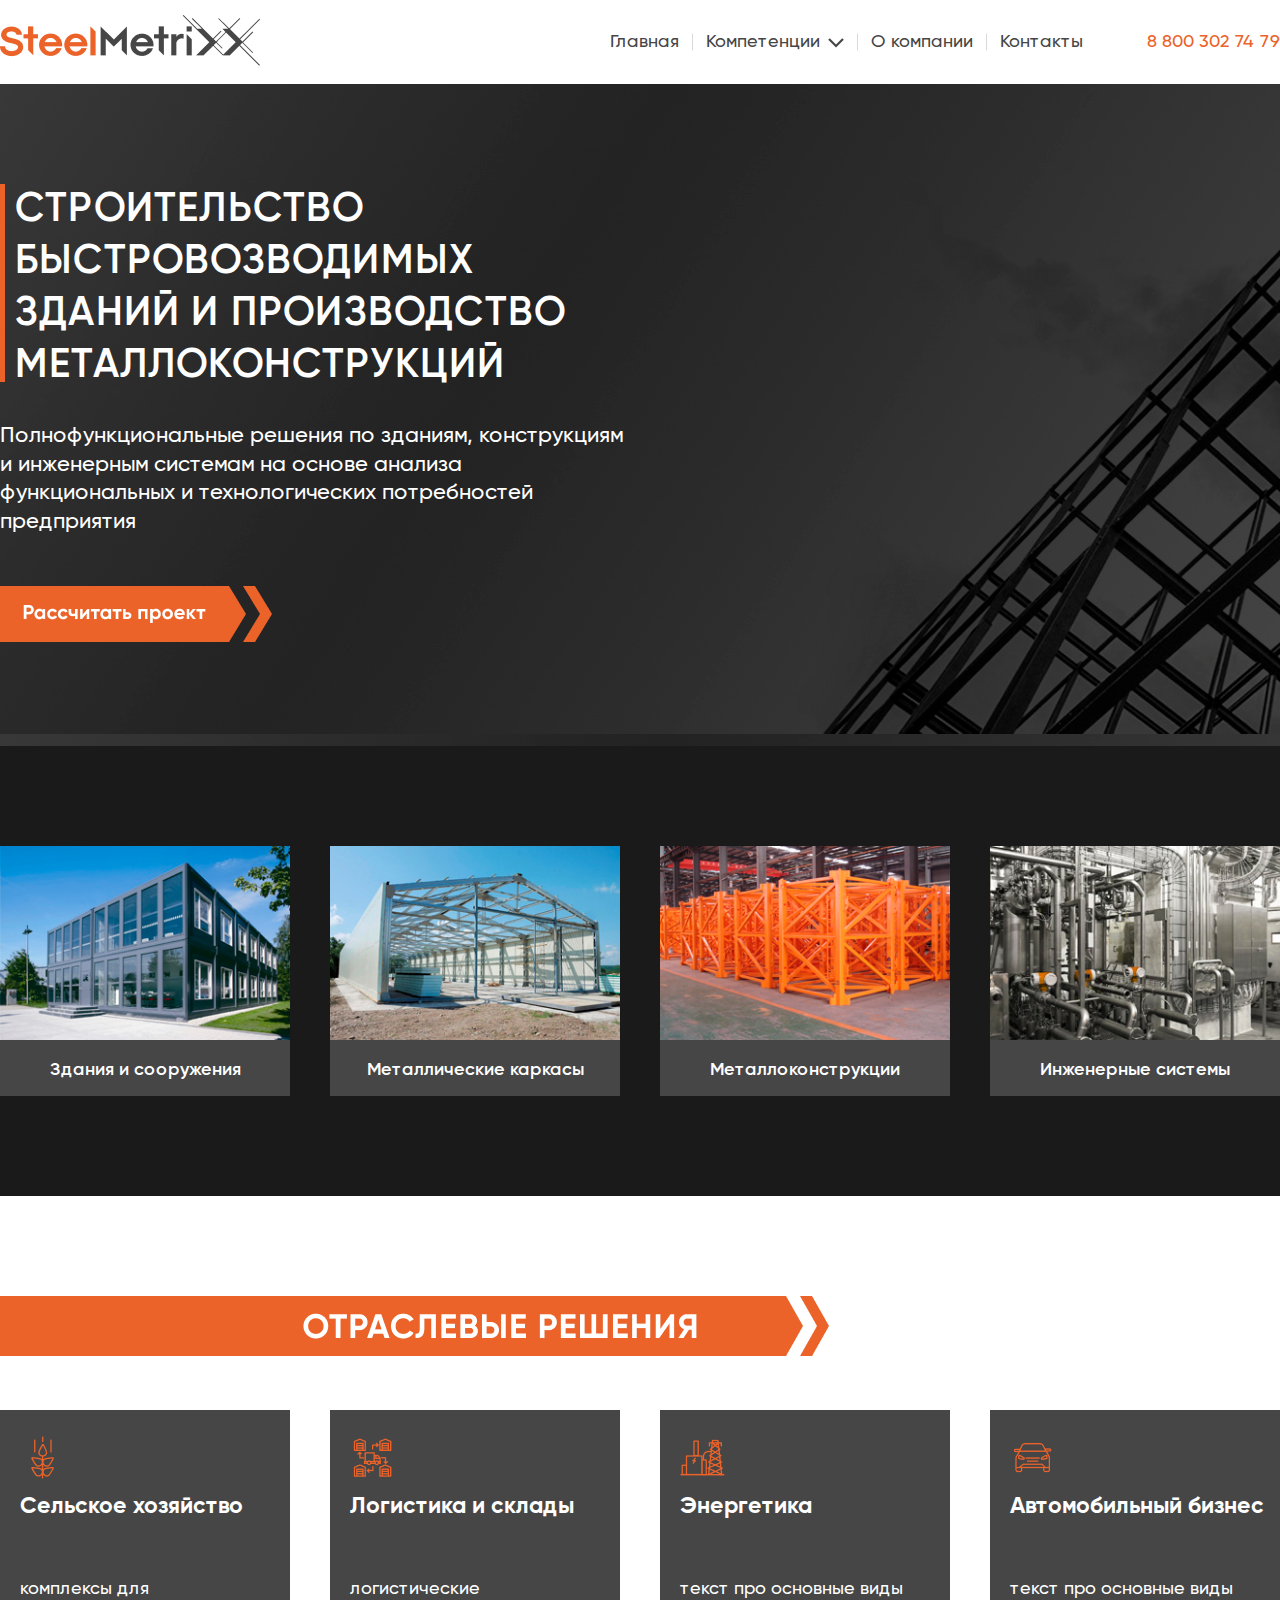
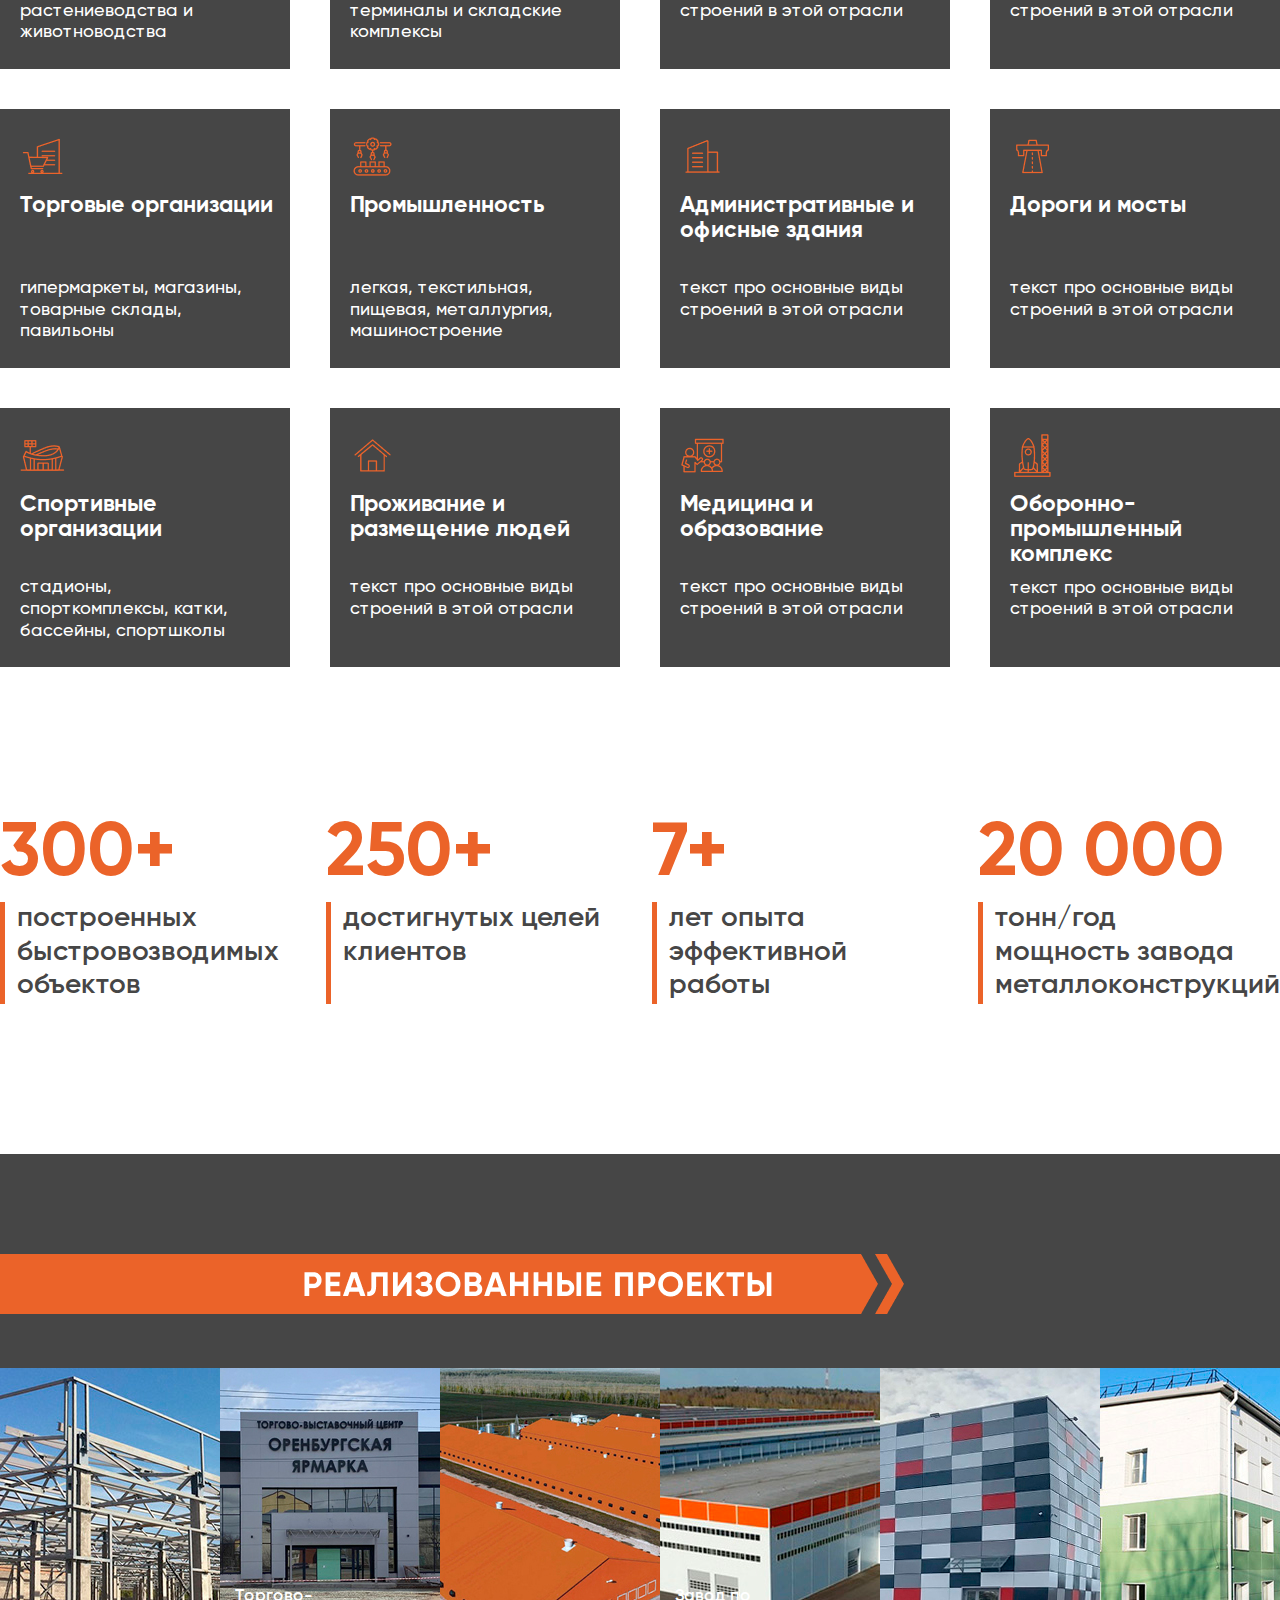
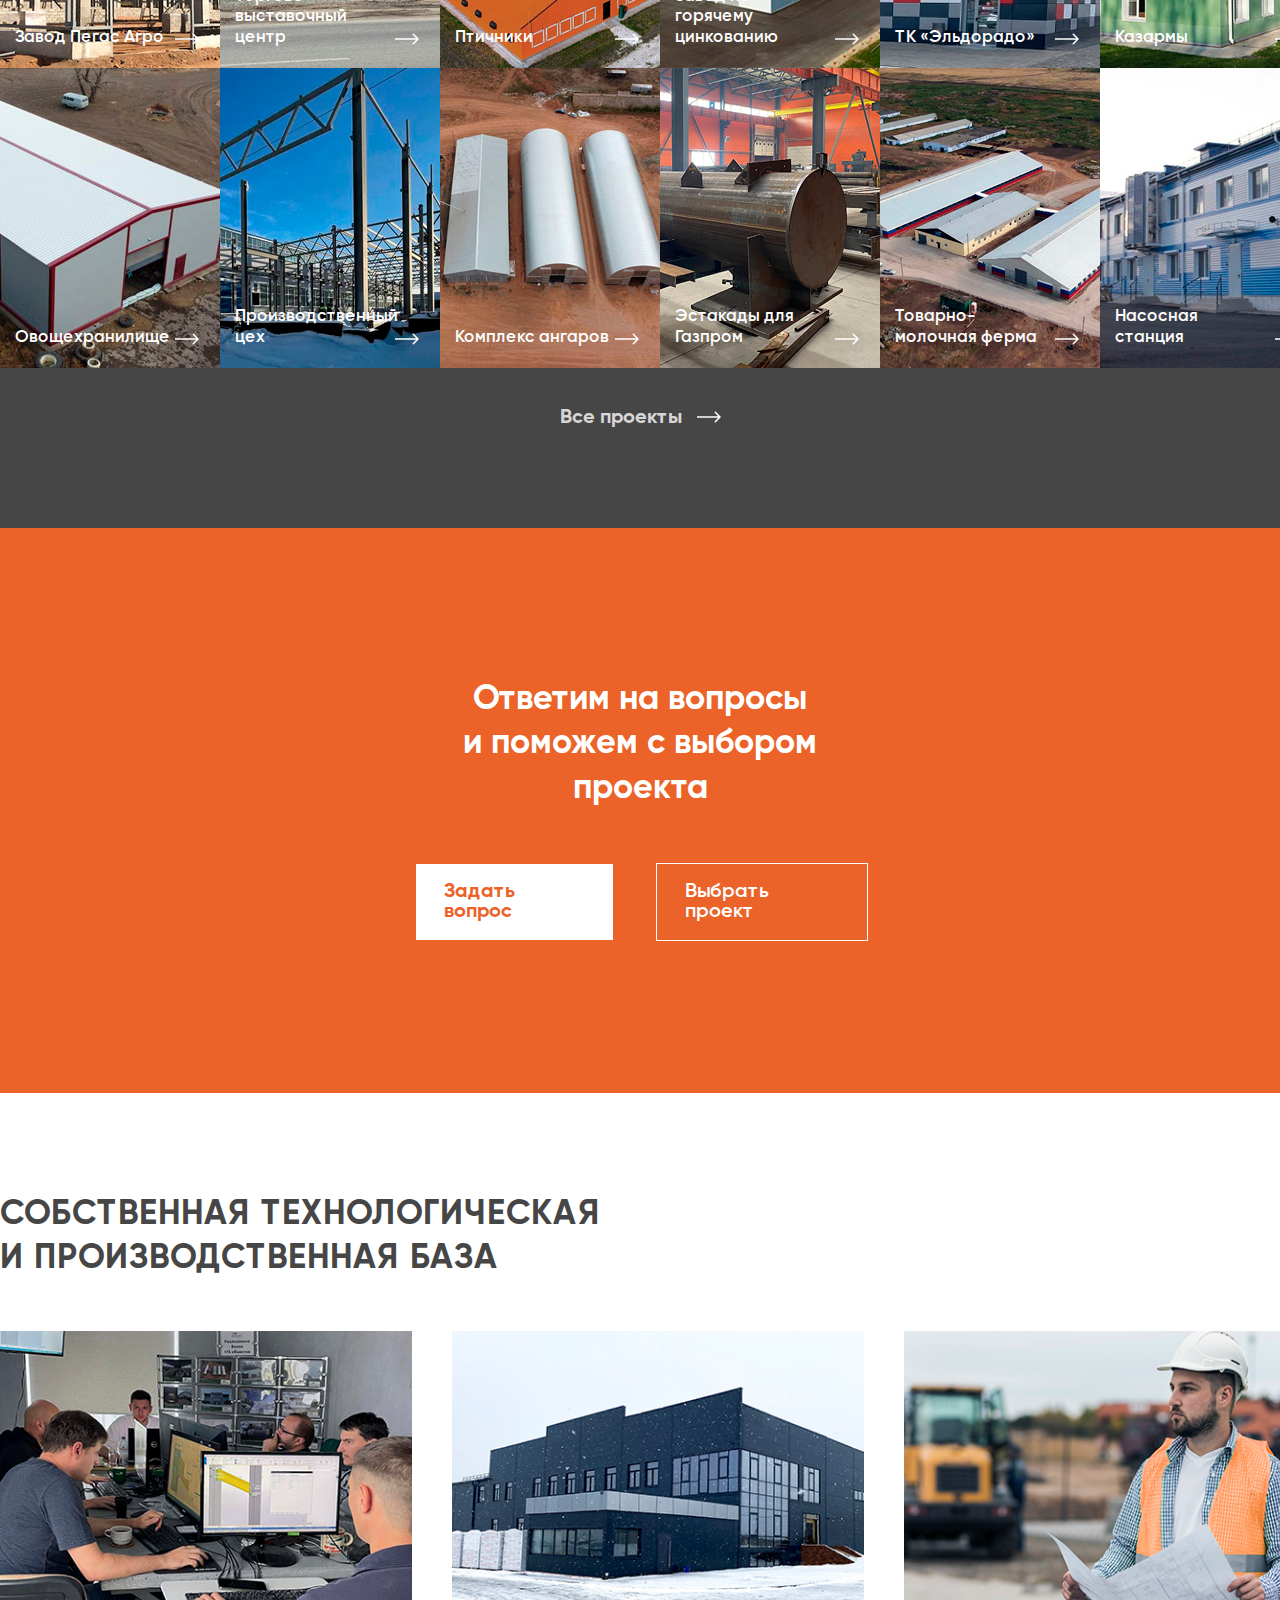
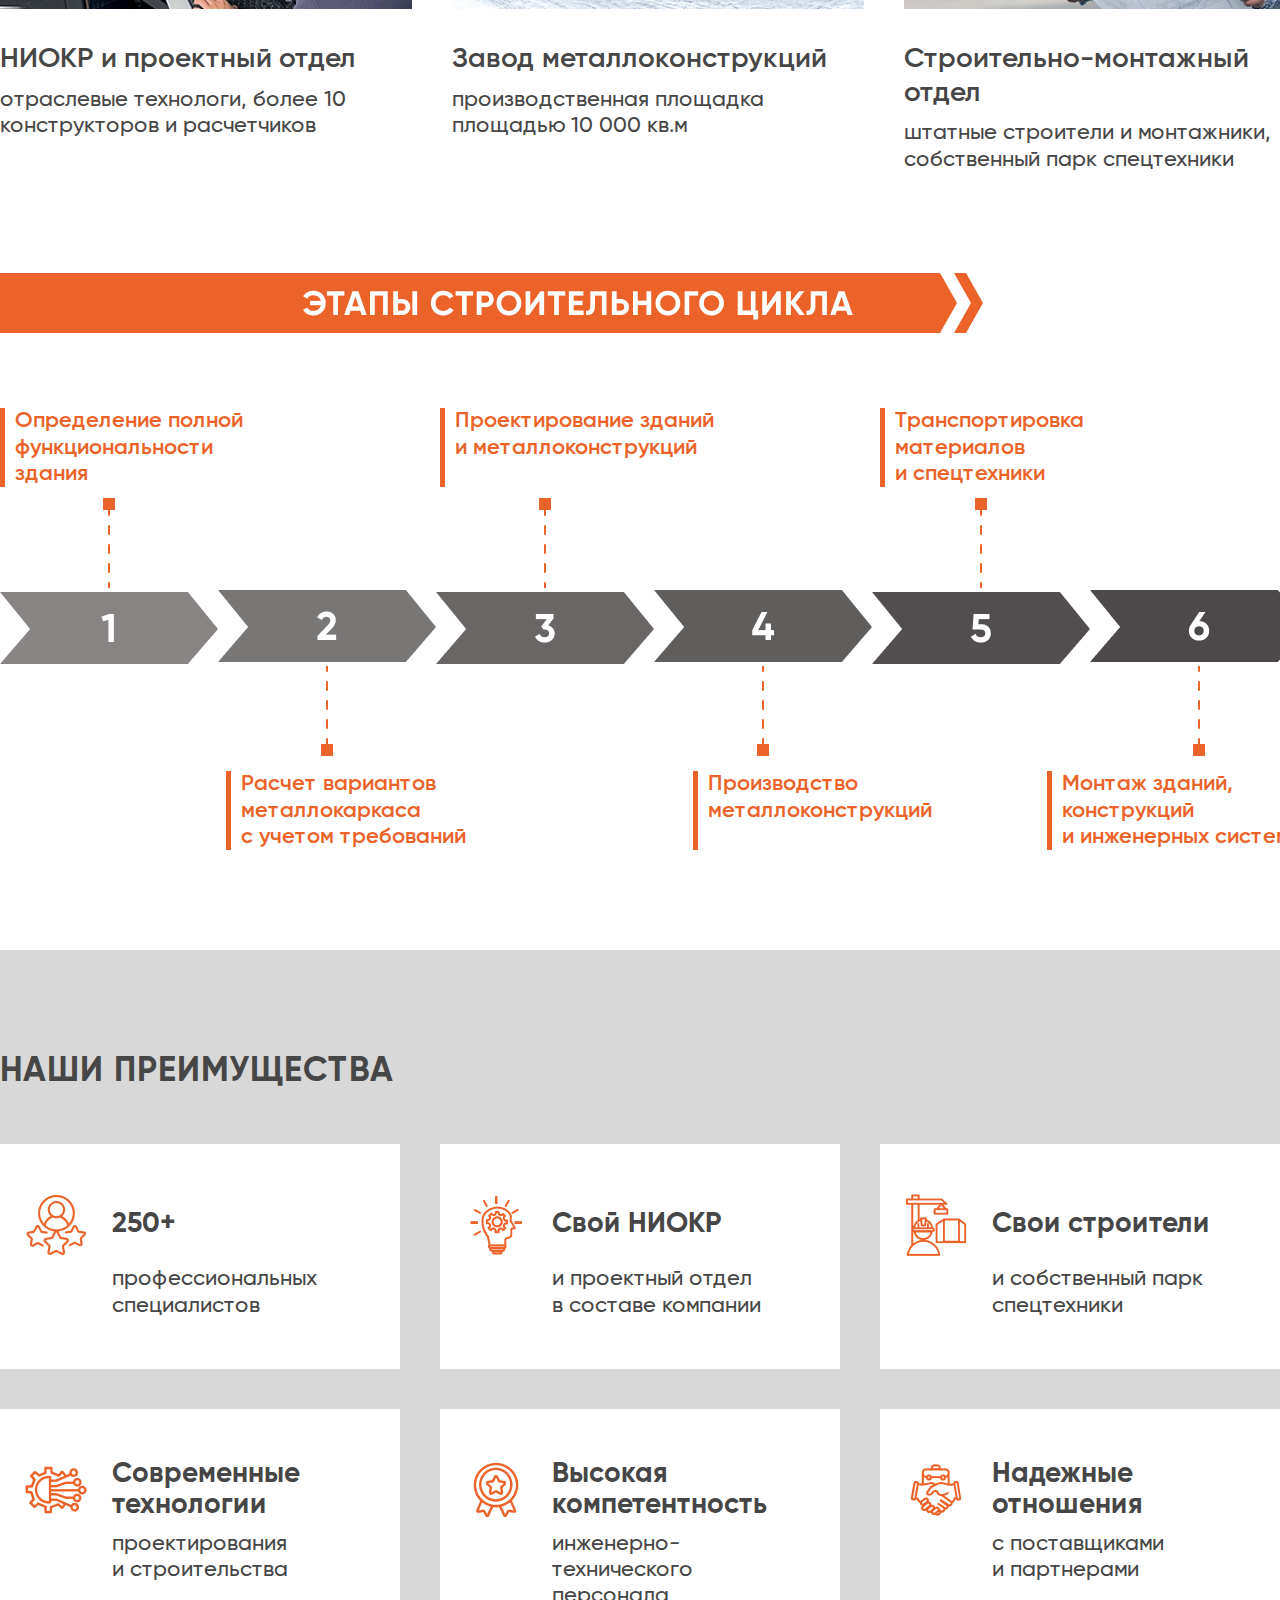
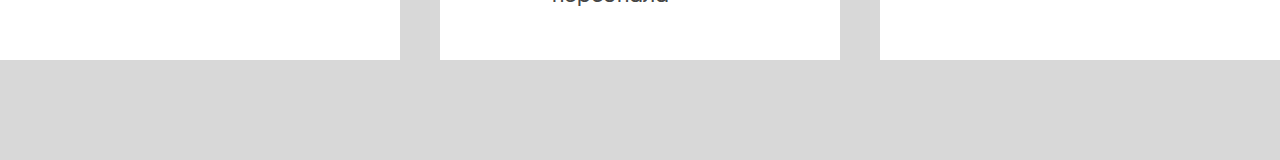
==== page1.html @ 9dc37e5b "section 5" ====
<!DOCTYPE html>
<html lang="ru">
<head>
    <meta charset="UTF-8">
    <meta name="viewport" content="width=device-width, initial-scale=1.0">
    <title>Document</title>
    <link rel="stylesheet" href="./fonts/stylesheet.css">
    <link rel="stylesheet" href="./css/stylepage1.css">

</head>
<body>
    <div class="wrapper">
        <!-- Section 1 -->
        <section class="container-first">
            <header class="center">
                <div class="logo center">
                    <img src="./images/Logo.png" alt="Logo">
                </div>
                <nav class="menu center">
                    <ul>
                        <li><a href="#">Главная</a></li><img src="./images/lineheader.png" alt="lineheader">
                        <li><a href="#">Компетенции<img src="./images/arrowhed.png" alt="arrowhed"></a></li><img src="./images/lineheader.png" alt="lineheader">
                        <li><a href="#">О компании</a></li><img src="./images/lineheader.png" alt="lineheader">
                        <li><a href="#">Контакты</a></li>
                    </ul>
                </nav>
                <div class="tel center">
                    <p>8 800 302 74 79</p>
                </div>
            </header>
            <div class="head-content">
                <div class="head-content-name center">
                    <div class="name">
                            <img src="./images/linehed.png" alt="linehed">
                            <h1>Cтроительство
                                быстровозводимых
                                зданий и производство
                                металлоконструкций</h1>
                        </div>
                        <p>Полнофункциональные решения по зданиям, конструкциям
                            и инженерным системам на основе анализа функциональных и технологических потребностей предприятия</p>
                        <a href="#"><img src="./images/button main arrow.png" alt="button arrow"></a>
                    </div>
                </div>
            <div class="head-botton">
                <div class="head-botton-card center">
                    <div class="head-card">
                        <img src="./images/headcart1.jpg" alt="headcart1">
                        <p>Здания и сооружения</p>
                    </div>
                    <div class="head-card">
                        <img src="./images/headcart2.jpg" alt="headcart2">
                        <p>Металлические каркасы</p>
                    </div>
                    <div class="head-card">
                        <img src="./images/headcart3.jpg" alt="headcart3">
                        <p>Металлоконструкции</p>
                    </div>
                    <div class="head-card">
                        <img src="./images/headcart4.jpg" alt="headcart4">
                        <p>Инженерные системы</p>
                    </div>
                </div>
            </div>
        </section>

         <!-- Section 2 -->

         <section class="container-solutions">
            <div class="solutions-arrow">
                <img src="./images/solutions-arrow.png" alt="solutions-arrow">
            </div>
            <div class="solutions-cart center">
                <div class="cart-info">
                    <img src="./images/icon/agriculture icon.png" alt="agriculture">
                    <h4>Cельское хозяйство</h4>
                    <p>комплексы для растениеводства и животноводства</p>
                </div>
                <div class="cart-info">
                    <img src="./images/icon/logistics icon.png" alt="logistics">
                    <h4>Логистика и склады</h4>
                    <p>логистические терминалы и складские комплексы</p>
                </div>
                <div class="cart-info">
                    <img src="./images/icon/energy icon.png" alt="energy">
                    <h4>Энергетика</h4>
                    <p>текст про основные виды строений в этой отрасли</p>
                </div>
                <div class="cart-info">
                    <img src="./images/icon/auto icon.png" alt="auto">
                    <h4>Автомобильный бизнес</h4>
                    <p>текст про основные виды строений в этой отрасли</p>
                </div>
                <div class="cart-info">
                    <img src="./images/icon/shop icon.png" alt="shop">
                    <h4>Торговые организации</h4>
                    <p>гипермаркеты, магазины, товарные склады, павильоны</p>
                </div>
                <div class="cart-info">
                    <img src="./images/icon/industry icon.png" alt="industry">
                    <h4>Промышленность</h4>
                    <p>легкая, текстильная, пищевая, металлургия, машиностроение</p>
                </div>
                <div class="cart-info">
                    <img src="./images/icon/office icon.png" alt="office">
                    <h4 class="editing-one">Административные и офисные здания</h4>
                    <p >текст про основные виды строений в этой отрасли</p>
                </div>
                <div class="cart-info">
                    <img src="./images/icon/road icon.png" alt="road">
                    <h4>Дороги и мосты</h4>
                    <p>текст про основные виды строений в этой отрасли</p>
                </div>
                <div class="cart-info">
                    <img src="./images/icon/stadium icon.png" alt="stadium">
                    <h4 class="editing-one">Спортивные организации</h4>
                    <p>стадионы, спорткомплексы, катки, бассейны, спортшколы</p>
                </div>
                <div class="cart-info">
                    <img src="./images/icon/home icon.png" alt="home">
                    <h4 class="editing-one">Проживание и размещение людей</h4>
                    <p>текст про основные виды строений в этой отрасли</p>
                </div>
                <div class="cart-info">
                    <img src="./images/icon/medic icon.png" alt="medic">
                    <h4 class="editing-one">Медицина и образование</h4>
                    <p>текст про основные виды строений в этой отрасли</p>
                </div>
                <div class="cart-info">
                    <img src="./images/icon/military icon.png" alt="military">
                    <h4 class="editing-two">Оборонно-промышленный комплекс</h4>
                    <p>текст про основные виды строений в этой отрасли</p>
                </div>
            </div>
            <div class="solutions-bottom center">
                <div class="solutions-info">
                    <h2>300+</h2>
                    <p>построенных быстровозводимых объектов</p>
                </div>
                <div class="solutions-info">
                    <h2>250+</h2>
                    <p>достигнутых целей клиентов</p>
                </div>
                <div class="solutions-info">
                    <h2>7+</h2>
                    <p>лет опыта эффективной работы</p>
                </div>
                <div class="solutions-info">
                    <h2>20 000</h2>
                    <p>тонн/год <br>мощность завода металлоконструкций</p>
                </div>
            </div>
        </section>

        <!-- Section 3 -->

        <section class="container-projects">
            <div class="projects-top">
                <div class="projects-arrow">
                    <img src="./images/projects-arrow.png" alt="projects-arrow">
                </div>
                <div class="projects-carts center">
                    <div class="carts">
                        <div class="fonts">
                            <img src="./images/cart/factory.png" alt="factory">
                        </div>
                        <div class="text">
                            <a href="#">Завод Пегас Агро <img src="./images/Cartarrow.svg" alt="Cartarrow.svg"></a>
                        </div>
                    </div>
                    <div class="carts">
                        <div class="fonts">
                            <img src="./images/cart/Trade and Exhibition Center.png" alt="Trade and Exhibition Center">
                        </div>
                        <div class="text">
                            <a href="#"><p>Торгово-выставочный центр</p><img src="./images/Cartarrow.svg" alt="Cartarrow.svg"></a>
                        </div>
                    </div>
                    <div class="carts">
                        <div class="fonts">
                            <img src="./images/cart/Birders.png" alt="Birders">
                        </div>
                        <div class="text">
                            <a href="#"><p>Птичники</p><img src="./images/Cartarrow.svg" alt="Cartarrow.svg"></a>
                        </div>
                    </div>
                    <div class="carts">
                        <div class="fonts">
                            <img src="./images/cart/Factory for hot galvanizing.png" alt="Factory for hot galvanizing">
                        </div>
                        <div class="text">
                            <a href="#"><p>Завод по горячему цинкованию</p><img src="./images/Cartarrow.svg" alt="Cartarrow.svg"></a>
                        </div>
                    </div>
                    <div class="carts">
                        <div class="fonts">
                            <img src="./images/cart/TC Eldorado.png" alt="TC Eldorado">
                        </div>
                        <div class="text">
                            <a href="#"><p>ТК «Эльдорадо»</p><img src="./images/Cartarrow.svg" alt="Cartarrow.svg"></a>
                        </div>
                    </div>
                    <div class="carts">
                        <div class="fonts">
                            <img src="./images/cart/Barracks.png" alt="Barracks">
                        </div>
                        <div class="text">
                            <a href="#"><p>Казармы</p><img src="./images/Cartarrow.svg" alt="Cartarrow.svg"></a>
                        </div>
                    </div>
                    <div class="carts">
                        <div class="fonts">
                            <img src="./images/cart/Vegetable store.png" alt="Vegetable store">
                        </div>
                        <div class="text">
                            <a href="#"><p>Овощехранилище</p><img src="./images/Cartarrow.svg" alt="Cartarrow.svg"></a>
                        </div>
                    </div>
                    <div class="carts">
                        <div class="fonts">
                            <img src="./images/cart/Manufacturing facility.png" alt="Manufacturing facility">
                        </div>
                        <div class="text">
                            <a href="#"><p>Производственный цех</p><img src="./images/Cartarrow.svg" alt="Cartarrow.svg"></a>
                        </div>
                    </div>
                    <div class="carts">
                        <div class="fonts">
                            <img src="./images/cart/Hangar complex.png" alt="Hangar complex">
                        </div>
                        <div class="text">
                            <a href="#"><p>Комплекс ангаров</p><img src="./images/Cartarrow.svg" alt="Cartarrow.svg"></a>
                        </div>
                    </div>
                    <div class="carts">
                        <div class="fonts">
                            <img src="./images/cart/Overpasses.png" alt="Overpasses">
                        </div>
                        <div class="text">
                            <a href="#"><p>Эстакады для Газпром</p><img src="./images/Cartarrow.svg" alt="Cartarrow.svg"></a>
                        </div>
                    </div>
                    <div class="carts">
                        <div class="fonts">
                            <img src="./images/cart/Commodity dairy farm.png" alt="Commodity dairy farm">
                        </div>
                        <div class="text">
                            <a href="#"><p>Товарно-молочная ферма</p><img src="./images/Cartarrow.svg" alt="Cartarrow.svg"></a>
                        </div>
                    </div>
                    <div class="carts">
                        <div class="fonts">
                            <img src="./images/cart/Pumping station.png" alt="Pumping station">
                        </div>
                        <div class="text">
                            <a href="#"><p>Насосная станция</p><img src="./images/Cartarrow.svg" alt="Cartarrow.svg"></a>
                        </div>
                    </div>
                </div>
                <div class="projects-mini center">
                    <a href="#">Все проекты <img src="./images/Cartarrow.svg" alt="Cartarrow.svg"></a>
                   
                </div>
            </div>
            <div class="projects-bottom">
                <div class="projects-questions">
                    <h3>Ответим на вопросы<br> и поможем с выбором проекта</h3>
                </div>
                <div class="projects-button center">
                    <div class="set">
                        <p>Задать вопрос</p>
                    </div>
                    <div class="choose">
                        <p>Выбрать проект</p>
                    </div>
                </div>
            </div>
        </section>

        <!-- Section 4 -->

        <section class="container-stages">
            <div class="stages-head center">
                <h2>СОБСТВЕННАЯ ТЕХНОЛОГИЧЕСКАЯ И ПРОИЗВОДСТВЕННАЯ БАЗА</h2>
            </div>
            <div class="base-stages center">
                <div class="base-one">
                    <img src="./images/project department.jpg" alt="project department">
                    <h4>НИОКР и проектный отдел</h4>
                    <p>отраслевые технологи, более 10 конструкторов и расчетчиков</p>
                </div>
                <div class="base-two">
                    <img src="./images/metal structures plant.jpg" alt="metal structures plant">
                    <h4>Завод металлоконструкций</h4>
                    <p>производственная площадка площадью 10 000 кв.м</p>
                </div>
                <div class="base-three">
                    <img src="./images/construction and installation.jpg" alt="construction and installation">
                    <h4>Строительно-монтажный отдел</h4>
                    <p>штатные строители и монтажники, собственный парк спецтехники</p>
                </div>
            </div>
            <div class="stages-arrow">
                <img src="./images/stages-arrow.png" alt="stages-arrow">
            </div>
            <div class="stages-cycle center">
                <p>Определение полной функциональности<br> здания</p>
                <p>Проектирование зданий<br> и металлоконструкций</p>
                <p>Транспортировка<br> материалов<br> и спецтехники</p>
            </div>
            <div class="big-arrow center">
                <div class="one">
                    <img src="./images/arrow/Linearrowtop.png" alt="Linearrowtop">
                    <img src="./images/arrow/Arrowone.png" alt="Arrowone">
                </div>
                <div class="two">
                    <img src="./images/arrow/Arrowtwo.png" alt="Arrowtwo">
                    <img src="./images/arrow/Linearrowbottom.png" alt="Linearrowbottom">
                </div>
                <div class="one">
                    <img src="./images/arrow/Linearrowtop.png" alt="Linearrowtop">
                    <img src="./images/arrow/Arrowthree.png" alt="Arrowthree">
                </div>
                <div class="four">
                    <img src="./images/arrow/Arrowfour.png" alt="Arrowfour">
                    <img src="./images/arrow/Linearrowbottom.png" alt="Linearrowbottom">
                </div>
                <div class="one">
                    <img src="./images/arrow/Linearrowtop.png" alt="Linearrowtop">
                    <img src="./images/arrow/Arrowfive.png" alt="Arrowfive">
                </div>
                <div class="six">
                    <img src="./images/arrow/Arrowsix.png" alt="Arrowsix">
                    <img src="./images/arrow/Linearrowbottom.png" alt="Linearrowbottom">
                </div>
            </div>
            <div class="stages-bottom center">
                <p class="one">Расчет вариантов металлокаркаса<br> с учетом требований</p>
                <p class="two">Производство металлоконструкций</p>
                <p class="three">Монтаж зданий, конструкций<br> и инженерных систем</p>
            </div>
        </section>

        <!-- Section 5 -->

        <section class="container-advantages">
            <div class="advantages-name center">
                <h2>Наши Преимущества</h2>
            </div>
            <div class="advantages-cart center">
                <div class="cart">
                    <img src="./images/icon/+250.png" alt="+250">
                    <div class="advantages-text">
                        <h4>250+</h4>
                        <p>профессиональных специалистов</p>
                    </div>
                </div>
                <div class="cart">
                    <img src="./images/icon/icon NIOKR.png" alt="NIOKR">
                    <div class="advantages-text">
                        <h4>Свой НИОКР</h4>
                        <p>и проектный отдел<br> в составе компании</p>
                    </div>
                </div>
                <div class="cart">
                    <img src="./images/icon/icon stroitely.png" alt="stroitely">
                    <div class="advantages-text">
                        <h4>Свои строители</h4>
                        <p>и собственный парк спецтехники</p>
                    </div>
                </div>
                <div class="cart-big">
                    <img src="./images/icon/icon tehnology.png" alt="tehnology">
                    <div class="advantages-text">
                        <h4>Современные технологии</h4>
                        <p>проектирования<br> и строительства</p>
                    </div>
                </div>
                <div class="cart-big">
                    <img src="./images/icon/icon quality.png" alt="quality">
                    <div class="advantages-text">
                        <h4>Высокая компетентность</h4>
                        <p>инженерно-технического персонала</p>
                    </div>
                </div>
                <div class="cart-big">
                    <img src="./images/icon/icon partnery.png" alt="partnery">
                    <div class="advantages-text">
                        <h4>Надежные отношения</h4>
                        <p>с поставщиками<br> и партнерами</p>
                    </div>
                </div>
            </div>
        </section>






    </div>



    
</body>
</html>
---- fonts/stylesheet.css ----
@font-face {
    font-family: 'Gilroy';
    src: url('Gilroy-Regular.eot');
    src: local('Gilroy Regular'), local('Gilroy-Regular'),
        url('Gilroy-Regular.eot?#iefix') format('embedded-opentype'),
        url('Gilroy-Regular.woff2') format('woff2'),
        url('Gilroy-Regular.woff') format('woff'),
        url('Gilroy-Regular.ttf') format('truetype');
    font-weight: normal;
    font-style: normal;
}

@font-face {
    font-family: 'Gilroy';
    src: url('Gilroy-ExtraboldItalic.eot');
    src: local('Gilroy Extrabold Italic'), local('Gilroy-ExtraboldItalic'),
        url('Gilroy-ExtraboldItalic.eot?#iefix') format('embedded-opentype'),
        url('Gilroy-ExtraboldItalic.woff2') format('woff2'),
        url('Gilroy-ExtraboldItalic.woff') format('woff'),
        url('Gilroy-ExtraboldItalic.ttf') format('truetype');
    font-weight: 800;
    font-style: italic;
}

@font-face {
    font-family: 'Gilroy';
    src: url('Gilroy-Bold.eot');
    src: local('Gilroy Bold'), local('Gilroy-Bold'),
        url('Gilroy-Bold.eot?#iefix') format('embedded-opentype'),
        url('Gilroy-Bold.woff2') format('woff2'),
        url('Gilroy-Bold.woff') format('woff'),
        url('Gilroy-Bold.ttf') format('truetype');
    font-weight: bold;
    font-style: normal;
}

@font-face {
    font-family: 'Gilroy';
    src: url('Gilroy-Black.eot');
    src: local('Gilroy Black'), local('Gilroy-Black'),
        url('Gilroy-Black.eot?#iefix') format('embedded-opentype'),
        url('Gilroy-Black.woff2') format('woff2'),
        url('Gilroy-Black.woff') format('woff'),
        url('Gilroy-Black.ttf') format('truetype');
    font-weight: 900;
    font-style: normal;
}

@font-face {
    font-family: 'Gilroy';
    src: url('Gilroy-Light.eot');
    src: local('Gilroy Light'), local('Gilroy-Light'),
        url('Gilroy-Light.eot?#iefix') format('embedded-opentype'),
        url('Gilroy-Light.woff2') format('woff2'),
        url('Gilroy-Light.woff') format('woff'),
        url('Gilroy-Light.ttf') format('truetype');
    font-weight: 300;
    font-style: normal;
}

@font-face {
    font-family: 'Gilroy';
    src: url('Gilroy-Semibold.eot');
    src: local('Gilroy Semibold'), local('Gilroy-Semibold'),
        url('Gilroy-Semibold.eot?#iefix') format('embedded-opentype'),
        url('Gilroy-Semibold.woff2') format('woff2'),
        url('Gilroy-Semibold.woff') format('woff'),
        url('Gilroy-Semibold.ttf') format('truetype');
    font-weight: 600;
    font-style: normal;
}

@font-face {
    font-family: 'Gilroy';
    src: url('Gilroy-Medium.eot');
    src: local('Gilroy Medium'), local('Gilroy-Medium'),
        url('Gilroy-Medium.eot?#iefix') format('embedded-opentype'),
        url('Gilroy-Medium.woff2') format('woff2'),
        url('Gilroy-Medium.woff') format('woff'),
        url('Gilroy-Medium.ttf') format('truetype');
    font-weight: 500;
    font-style: normal;
}

@font-face {
    font-family: 'Gilroy';
    src: url('Gilroy-MediumItalic.eot');
    src: local('Gilroy Medium Italic'), local('Gilroy-MediumItalic'),
        url('Gilroy-MediumItalic.eot?#iefix') format('embedded-opentype'),
        url('Gilroy-MediumItalic.woff2') format('woff2'),
        url('Gilroy-MediumItalic.woff') format('woff'),
        url('Gilroy-MediumItalic.ttf') format('truetype');
    font-weight: 500;
    font-style: italic;
}

@font-face {
    font-family: 'Gilroy';
    src: url('Gilroy-BlackItalic.eot');
    src: local('Gilroy Black Italic'), local('Gilroy-BlackItalic'),
        url('Gilroy-BlackItalic.eot?#iefix') format('embedded-opentype'),
        url('Gilroy-BlackItalic.woff2') format('woff2'),
        url('Gilroy-BlackItalic.woff') format('woff'),
        url('Gilroy-BlackItalic.ttf') format('truetype');
    font-weight: 900;
    font-style: italic;
}

@font-face {
    font-family: 'Gilroy';
    src: url('Gilroy-UltraLight.eot');
    src: local('Gilroy UltraLight'), local('Gilroy-UltraLight'),
        url('Gilroy-UltraLight.eot?#iefix') format('embedded-opentype'),
        url('Gilroy-UltraLight.woff2') format('woff2'),
        url('Gilroy-UltraLight.woff') format('woff'),
        url('Gilroy-UltraLight.ttf') format('truetype');
    font-weight: 200;
    font-style: normal;
}

@font-face {
    font-family: 'Gilroy';
    src: url('Gilroy-RegularItalic.eot');
    src: local('Gilroy Regular Italic'), local('Gilroy-RegularItalic'),
        url('Gilroy-RegularItalic.eot?#iefix') format('embedded-opentype'),
        url('Gilroy-RegularItalic.woff2') format('woff2'),
        url('Gilroy-RegularItalic.woff') format('woff'),
        url('Gilroy-RegularItalic.ttf') format('truetype');
    font-weight: normal;
    font-style: italic;
}

@font-face {
    font-family: 'Gilroy';
    src: url('Gilroy-SemiboldItalic.eot');
    src: local('Gilroy Semibold Italic'), local('Gilroy-SemiboldItalic'),
        url('Gilroy-SemiboldItalic.eot?#iefix') format('embedded-opentype'),
        url('Gilroy-SemiboldItalic.woff2') format('woff2'),
        url('Gilroy-SemiboldItalic.woff') format('woff'),
        url('Gilroy-SemiboldItalic.ttf') format('truetype');
    font-weight: 600;
    font-style: italic;
}

@font-face {
    font-family: 'Gilroy';
    src: url('Gilroy-HeavyItalic.eot');
    src: local('Gilroy Heavy Italic'), local('Gilroy-HeavyItalic'),
        url('Gilroy-HeavyItalic.eot?#iefix') format('embedded-opentype'),
        url('Gilroy-HeavyItalic.woff2') format('woff2'),
        url('Gilroy-HeavyItalic.woff') format('woff'),
        url('Gilroy-HeavyItalic.ttf') format('truetype');
    font-weight: 900;
    font-style: italic;
}

@font-face {
    font-family: 'Gilroy';
    src: url('Gilroy-Extrabold.eot');
    src: local('Gilroy Extrabold'), local('Gilroy-Extrabold'),
        url('Gilroy-Extrabold.eot?#iefix') format('embedded-opentype'),
        url('Gilroy-Extrabold.woff2') format('woff2'),
        url('Gilroy-Extrabold.woff') format('woff'),
        url('Gilroy-Extrabold.ttf') format('truetype');
    font-weight: 800;
    font-style: normal;
}

@font-face {
    font-family: 'Gilroy';
    src: url('Gilroy-BoldItalic.eot');
    src: local('Gilroy Bold Italic'), local('Gilroy-BoldItalic'),
        url('Gilroy-BoldItalic.eot?#iefix') format('embedded-opentype'),
        url('Gilroy-BoldItalic.woff2') format('woff2'),
        url('Gilroy-BoldItalic.woff') format('woff'),
        url('Gilroy-BoldItalic.ttf') format('truetype');
    font-weight: bold;
    font-style: italic;
}

@font-face {
    font-family: 'Gilroy';
    src: url('Gilroy-UltraLightItalic.eot');
    src: local('Gilroy UltraLight Italic'), local('Gilroy-UltraLightItalic'),
        url('Gilroy-UltraLightItalic.eot?#iefix') format('embedded-opentype'),
        url('Gilroy-UltraLightItalic.woff2') format('woff2'),
        url('Gilroy-UltraLightItalic.woff') format('woff'),
        url('Gilroy-UltraLightItalic.ttf') format('truetype');
    font-weight: 200;
    font-style: italic;
}

@font-face {
    font-family: 'Gilroy';
    src: url('Gilroy-LightItalic.eot');
    src: local('Gilroy Light Italic'), local('Gilroy-LightItalic'),
        url('Gilroy-LightItalic.eot?#iefix') format('embedded-opentype'),
        url('Gilroy-LightItalic.woff2') format('woff2'),
        url('Gilroy-LightItalic.woff') format('woff'),
        url('Gilroy-LightItalic.ttf') format('truetype');
    font-weight: 300;
    font-style: italic;
}

@font-face {
    font-family: 'Gilroy';
    src: url('Gilroy-Heavy.eot');
    src: local('Gilroy Heavy'), local('Gilroy-Heavy'),
        url('Gilroy-Heavy.eot?#iefix') format('embedded-opentype'),
        url('Gilroy-Heavy.woff2') format('woff2'),
        url('Gilroy-Heavy.woff') format('woff'),
        url('Gilroy-Heavy.ttf') format('truetype');
    font-weight: 900;
    font-style: normal;
}

@font-face {
    font-family: 'Gilroy';
    src: url('Gilroy-Thin.eot');
    src: local('Gilroy Thin'), local('Gilroy-Thin'),
        url('Gilroy-Thin.eot?#iefix') format('embedded-opentype'),
        url('Gilroy-Thin.woff2') format('woff2'),
        url('Gilroy-Thin.woff') format('woff'),
        url('Gilroy-Thin.ttf') format('truetype');
    font-weight: 100;
    font-style: normal;
}

@font-face {
    font-family: 'Gilroy';
    src: url('Gilroy-ThinItalic.eot');
    src: local('Gilroy Thin Italic'), local('Gilroy-ThinItalic'),
        url('Gilroy-ThinItalic.eot?#iefix') format('embedded-opentype'),
        url('Gilroy-ThinItalic.woff2') format('woff2'),
        url('Gilroy-ThinItalic.woff') format('woff'),
        url('Gilroy-ThinItalic.ttf') format('truetype');
    font-weight: 100;
    font-style: italic;
}
---- css/stylepage1.css ----
/* http://meyerweb.com/eric/tools/css/reset/ 
   v2.0 | 20110126
   License: none (public domain)
*/

html, body, div, span, applet, object, iframe,
h1, h2, h3, h4, h5, h6, p, blockquote, pre,
a, abbr, acronym, address, big, cite, code,
del, dfn, em, img, ins, kbd, q, s, samp,
small, strike, strong, sub, sup, tt, var,
b, u, i, center,
dl, dt, dd, ol, ul, li,
fieldset, form, label, legend,
table, caption, tbody, tfoot, thead, tr, th, td,
article, aside, canvas, details, embed, 
figure, figcaption, footer, header, hgroup, 
menu, nav, output, ruby, section, summary,
time, mark, audio, video {
	margin: 0;
	padding: 0;
	border: 0;
	font-size: 100%;
	font: inherit;
	vertical-align: baseline;
}
/* HTML5 display-role reset for older browsers */
article, aside, details, figcaption, figure, 
footer, header, hgroup, menu, nav, section {
	display: block;
}
body {
	line-height: 1;
}
ol, ul {
	list-style: none;
}
blockquote, q {
	quotes: none;
}
blockquote:before, blockquote:after,
q:before, q:after {
	content: '';
	content: none;
}
table {
	border-collapse: collapse;
	border-spacing: 0;
}


.wrapper{
    max-width: 1920px;
    width: 100%;
    margin: 0 auto;
    font-family: 'Gilroy';
}

.center{
    max-width: 1316px;
    margin: 0 auto;
    width: 100%;
}

/*Section 1*/

.container-first header{
    background: #fff;
    font-family: 'Gilroy';
    margin-top: 14px;
    margin-bottom: 14px;
    align-items: center;
    display: grid;
    grid-template-columns: 610px 1fr 197px;
}
.container-first header .menu ul{
    display: flex;
    justify-content: space-between;
}

.container-first header .menu ul li a,
.container-first header .tel{
    color: #464646;
    font-size: 18px;
    font-weight: 500;
    line-height: 100%; /* 18px */
    text-decoration: none;
}

.container-first header .menu ul li a img{
    margin-left: 8px;
    vertical-align: bottom;
}

.container-first header .tel{
    color: #EB6329;
    display: flex;
    justify-content: flex-end;
}

.container-first .head-content{
    background-image: url(../images/headfon.jpg);

}

.container-first .head-content .head-content-name{
    display: grid;
    grid-template-columns: 1fr 1fr;
}

.container-first .head-content .head-content-name .name{
    display: grid;
    grid-template-columns: 15px 1fr;
    margin-top: 100px;
}

.container-first .head-content .head-content-name .name h1{
    color: #FFF;
    font-size: 40px;
    font-weight: 600;
    line-height: 130%; /* 52px */
    letter-spacing: 1.2px;
    text-transform: uppercase;
    width: 623px;
}

.container-first .head-content .head-content-name p{
    color: #FFF;
    font-size: 22px;
    font-weight: 500;
    line-height: 130%; /* 28.6px */
    grid-column: 1;
    grid-row: 2;
    margin-top: 30px;
    width: 638px;
}

.container-first .head-content .head-content-name a{
    grid-column: 1;
    grid-row: 3;
    margin-top: 50px;
    margin-bottom: 100px;
}

.container-first .head-botton{
    background: #1A1A1A;
}
.container-first .head-botton .head-botton-card{
    display: grid;
    grid-template-columns: 1fr 1fr 1fr 1fr;
    column-gap: 40px;
    padding-top: 100px;
    padding-bottom: 100px;
    text-align: center;
}

.container-first .head-botton .head-botton-card p{
    color: #FFF;
    font-size: 18px;
    font-weight: 600;
    line-height: 100%; /* 18px */
    padding-top: 17px;
    padding-bottom: 17px;
}

.container-first .head-botton .head-botton-card img{
     width: 100%;
} 

.container-first .head-botton .head-botton-card .head-card{
    background: #464646;
}

    /*Section 2*/

.container-solutions{
    background: #FFF;
}

.container-solutions .solutions-arrow{
    margin-top: 100px;
    margin-bottom: 50px;
}

.container-solutions .solutions-cart{
    display: grid;
    grid-template-columns: 1fr 1fr 1fr 1fr;
    column-gap: 40px;
    row-gap: 40px;
    margin-bottom: 150px;
}

.container-solutions .solutions-cart .cart-info{
    background: #464646;
}

.container-solutions .solutions-cart .cart-info img{
    margin-top: 25px;
    margin-left: 20px;
}

.container-solutions .solutions-cart .cart-info h4{
    color: #FFF;
    font-size: 23px;
    font-weight: 700;
    line-height: 110%; /* 25.3px */
    text-align: left;
    margin-top: 10px;
    margin-bottom: 60px;
    width: 259px;
    margin-left: 20px;
}

.container-solutions .solutions-cart .cart-info .editing-one{
    margin-bottom: 35px;
}

.container-solutions .solutions-cart .cart-info .editing-two{
    margin-bottom: 10px;
}

.container-solutions .solutions-cart .cart-info p{
    color: #FFF;
    font-size: 18px;
    font-weight: 500;
    line-height: 120%; /* 21.6px */
    margin-left: 20px;
    margin-bottom: 25px;
    width: 225px;
}

.container-solutions .solutions-bottom{
    display: grid;
    grid-template-columns: 1fr 1fr 1fr 1fr;
    column-gap: 40px;
    margin-bottom: 150px;
}

.container-solutions .solutions-bottom .solutions-info h2{
    color: #EB6329;
    font-size: 75px;
    font-weight: 700;
    line-height: 100%; /* 75px */
    text-transform: uppercase;
    margin-bottom: 10px;
}

.container-solutions .solutions-bottom .solutions-info p{
    color: #464646;
    font-size: 28px;
    font-weight: 600;
    line-height: 120%; /* 33.6px */
    border-left-style: solid;
    border-width: 5px;
    border-color: #EB6329;
    padding-left: 12px;
    height: 102px;

}

    /*Section 3*/

.container-projects .projects-top{
    background: #464646;
}

.container-projects .projects-top .projects-arrow{
    padding-top: 100px;
    margin-bottom: 50px;
}

.container-projects .projects-top .projects-carts{
    display: grid;
    grid-template-columns: 1fr 1fr 1fr 1fr 1fr 1fr;
    grid-template-rows: 300px 300px; 
    margin-bottom: 40px;
}

.container-projects .projects-top .projects-carts .carts{
    position: relative;
}

.container-projects .projects-top .projects-carts .carts .text a{
    color: #FFF;
    font-size: 17px;
    font-weight: 600;
    line-height: 120%; /* 20.4px */
    text-decoration: none;
    position: absolute;
    bottom: 0;
    left: 0;
    width: 155px;
    margin-left: 15px;
    margin-bottom: 20px;
}
.container-projects .projects-top .projects-carts .carts .text  a img{
    position: absolute;
    left: 160px;
    bottom: 3px;
}

.container-projects .projects-top .projects-mini{
    padding-bottom: 100px;
    text-align: center

}

.container-projects .projects-top .projects-mini a{
    color: rgba(255, 255, 255, 0.8);
    font-size: 20px;
    font-weight: 700;
    line-height: 100%; /* 20px */
    text-decoration: none;

}

.container-projects .projects-top .projects-mini a img{
    margin-left: 10px;
}

.container-projects .projects-bottom{
    background: #EB6329;
}

.container-projects .projects-bottom .projects-questions h3{
    color:  #FFF;
    text-align: center;
    font-size: 34px;
    font-weight: 700;
    line-height: 130%; /* 44.2px */
    padding-top: 150px;
    width: 497px;
    margin: 0 auto;
    margin-bottom: 50px;
}

.container-projects .projects-bottom .projects-button{
    display: flex;
    justify-content: center;
    align-items: center;
    gap: 40px;
    padding-bottom: 150px;
    
}

.container-projects .projects-bottom .projects-button .set p{
    color: var(--orange, #EB6329);
    font-size: 20px;
    font-weight: 700;
    line-height: 100%; /* 20px */
    padding: 18px 28px;
    border: solid;
    background-color: #FFF;
    width: 141px;
}

.container-projects .projects-bottom .projects-button .choose p{
    color:  #FFF;
    font-size: 20px;
    font-weight: 600;
    line-height: 100%; /* 20px */
    padding: 18px 28px;
    border: solid 1px #FFF;
    background-color: #EB6329;
    width: 154px;
}


/*Section 4*/

.container-stages{
    background-color: #FFF;
}

.container-stages .stages-head h2{
    color: #464646;
    font-size: 34px;
    font-weight: 700;
    line-height: 130%; /* 44.2px */
    letter-spacing: 1.02px;
    text-transform: uppercase;
    margin-top: 100px;
    width: 602px;
    margin-bottom: 50px;
}

.container-stages .base-stages{
    display: grid;
    grid-template-columns: 412px 412px 412px;
    column-gap: 40px;
}

.container-stages .base-stages .base-one img,
.container-stages .base-stages .base-two img,
.container-stages .base-stages .base-three img{
    width: 100%;
}


.container-stages .base-stages .base-one h4,
.container-stages .base-stages .base-two h4,
.container-stages .base-stages .base-three h4{
    color: #464646;
    font-size: 28px;
    font-weight: 600;
    line-height: 120%; /* 33.6px */
    margin-top: 30px;
    margin-bottom: 10px;
}

.container-stages .base-stages .base-one p,
.container-stages .base-stages .base-two p,
.container-stages .base-stages .base-three p{
    color:#464646;
    font-size: 22px;
    font-weight: 500;
    line-height: 120%; /* 26.4px */
    margin-bottom: 100px;
}

.container-stages .stages-arrow{
    margin-bottom: 71px;
}

.container-stages .stages-cycle{
    display: grid;
    grid-template-columns: 1fr 1fr 1fr;
    column-gap: 40px;
}

.container-stages .stages-cycle p{
    color:#EB6329;
    font-size: 22px;
    font-weight: 600;
    line-height: 120%; /* 26.4px */
    width: 299px;
    height: 79px;
    border-left-style: solid;
    border-width: 5px;
    border-color: #EB6329;
    padding-left: 10px;
    margin-bottom: 11px;
}

.container-stages .big-arrow{
    display: grid;
    grid-template-columns: 1fr 1fr 1fr 1fr 1fr 1fr;
    text-align: center;
}

.container-stages .big-arrow .two,
.container-stages .big-arrow .four,
.container-stages .big-arrow .six{
    margin-top: 92px;
}

.container-stages .stages-bottom{
    display: grid;
    grid-template-columns: 1fr 1fr 1fr;

}

.container-stages .stages-bottom p{
    color:#EB6329;
    font-size: 22px;
    font-weight: 600;
    line-height: 120%; /* 26.4px */
    width: 299px;
    height: 79px;
    border-left-style: solid;
    border-width: 5px;
    border-color: #EB6329;
    padding-left: 10px;
    margin-top: 11px;
    margin-bottom: 100px;
}

.container-stages .stages-bottom .one{
    margin-left: 226px;

}

.container-stages .stages-bottom .two{
    margin-left: 153px;

}

.container-stages .stages-bottom .three{
    margin-left: 40px;

}


/*Section 5*/

.container-advantages{
    background: #D8D8D8;
    padding-bottom: 100px;
}

.container-advantages .advantages-name{
    color: #464646;
    font-size: 34px;
    font-weight: 700;
    line-height: 130%; /* 44.2px */
    letter-spacing: 1.02px;
    text-transform: uppercase;
    padding-top: 100px;
    padding-bottom: 50px;
}

.container-advantages .advantages-cart{
    display: grid;
    grid-template-columns: 1fr 1fr 1fr;
    column-gap: 40px;
    row-gap: 40px;

}

.container-advantages .advantages-cart .cart,
.container-advantages .advantages-cart .cart-big{
    background-color: rgba(255, 255, 255, 1);
    display: grid;
    grid-template-columns: 87px 1fr;
    padding: 50px 25px;
}

.container-advantages .advantages-cart .cart .advantages-text h4{
    color: #464646;
    font-size: 28px;
    font-weight: 700;
    line-height: 110%; /* 30.8px */
    padding-top: 15px;
    padding-bottom: 26px;
}

.container-advantages .advantages-cart .cart-big .advantages-text h4{
    font-size: 28px;
    color: #464646;
    font-weight: 700;
    line-height: 110%; /* 30.8px */
    padding-top: 0;
    padding-bottom: 10px;
}


.container-advantages .advantages-cart .cart .advantages-text p,
.container-advantages .advantages-cart .cart-big .advantages-text p{
    color:  #464646;
    font-size: 22px;
    font-weight: 500;
    line-height: 120%; /* 26.4px */
}
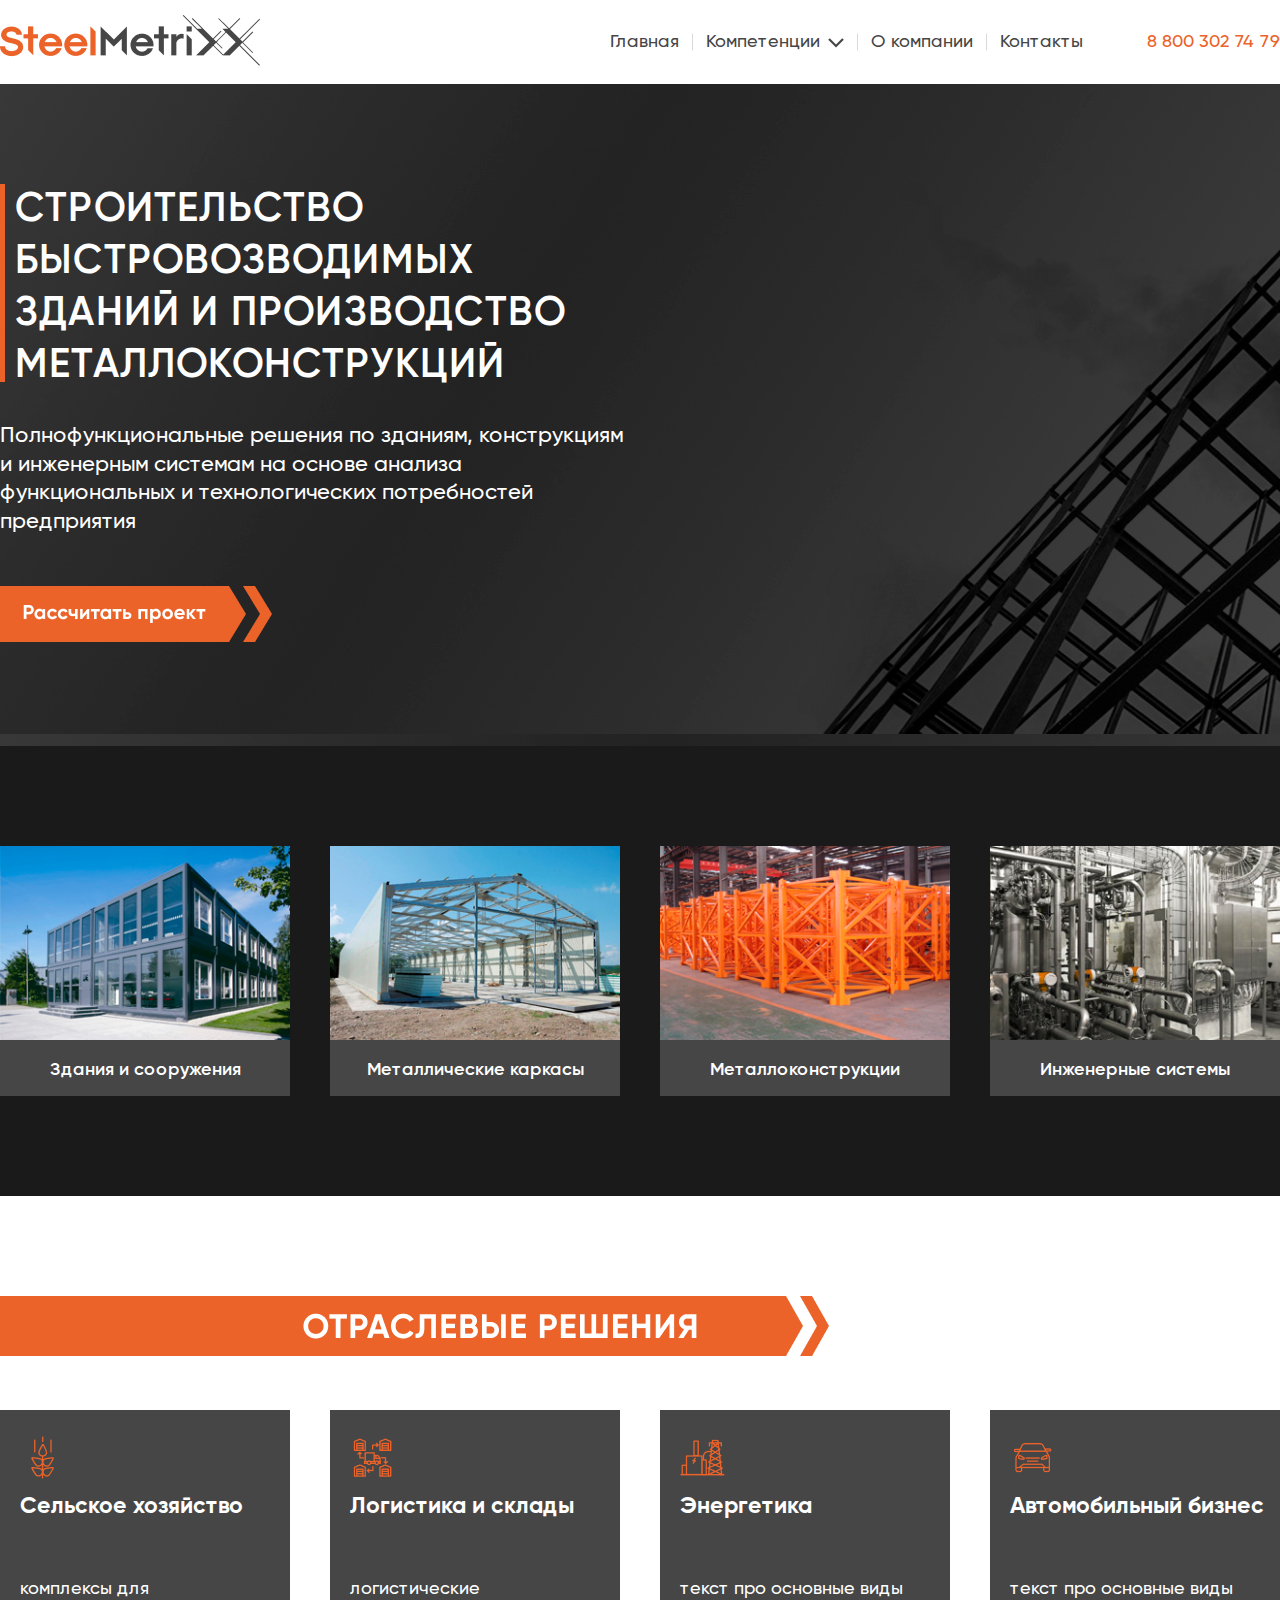
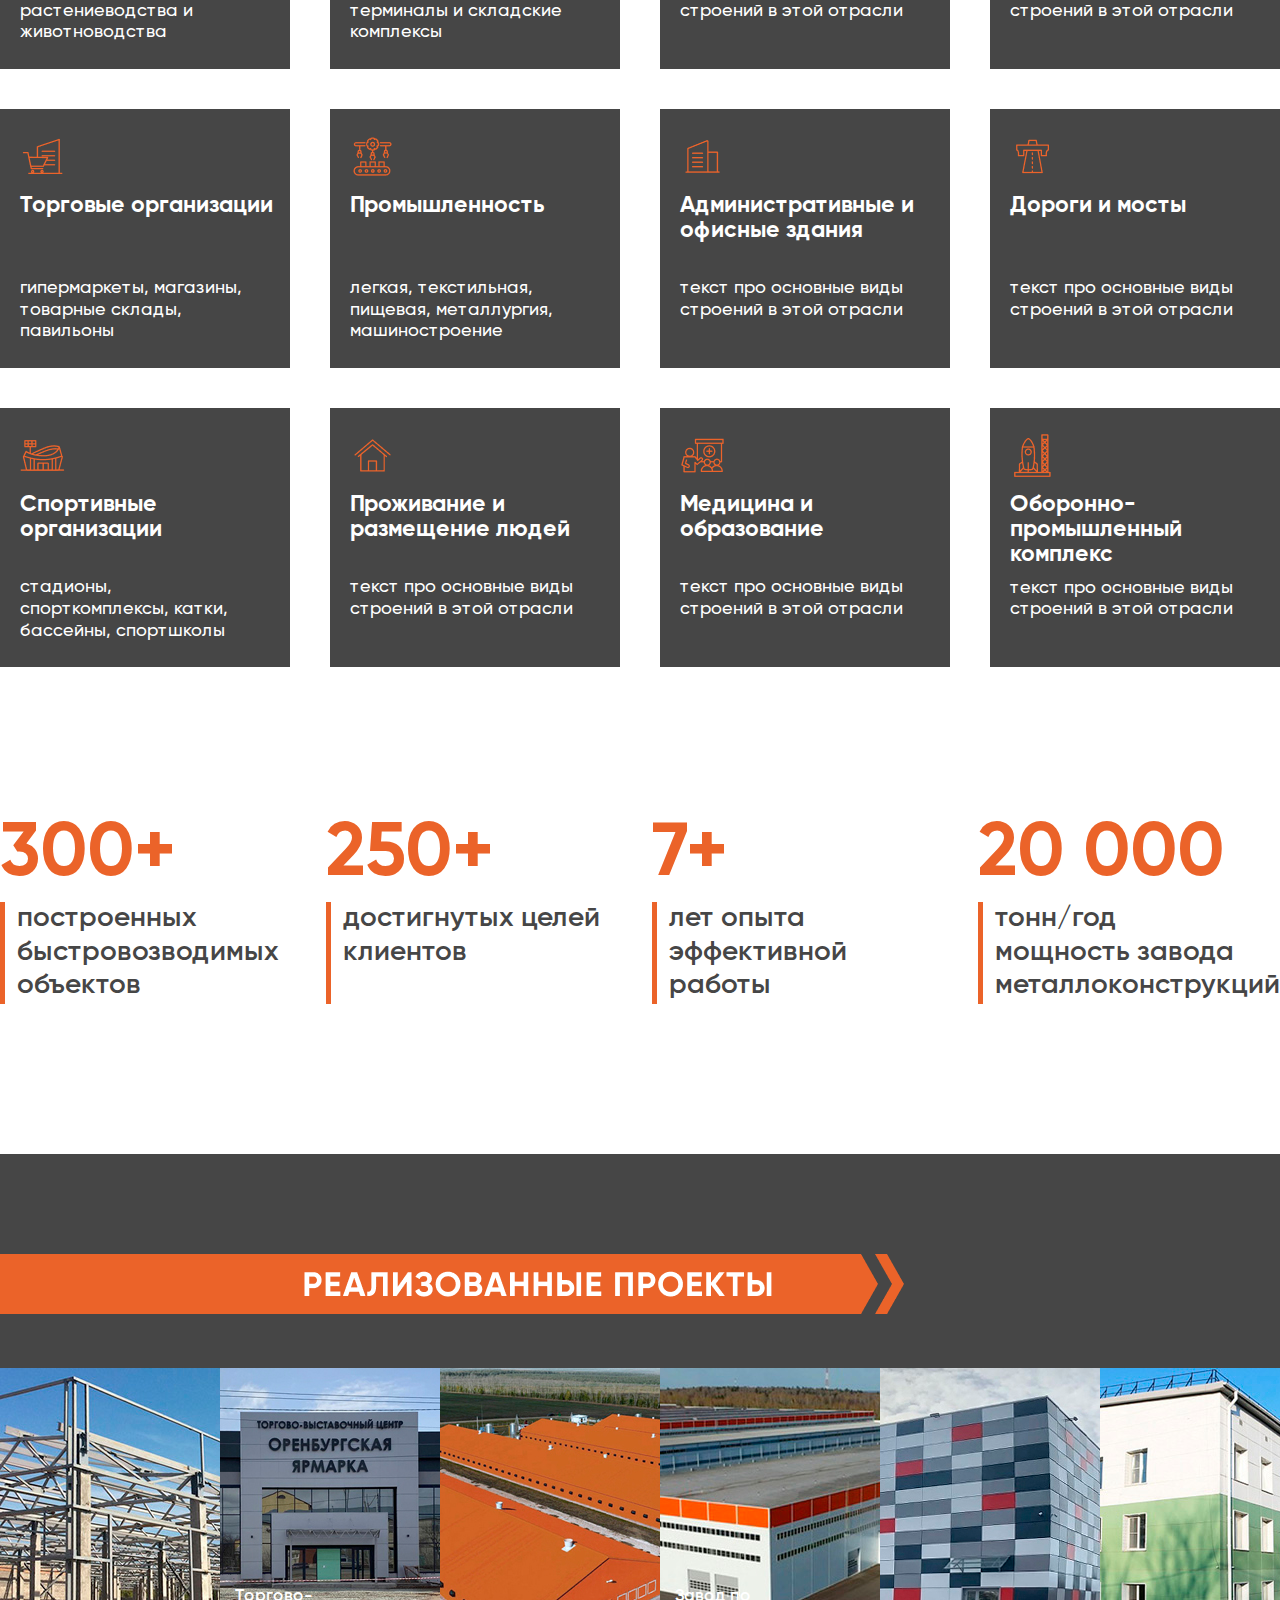
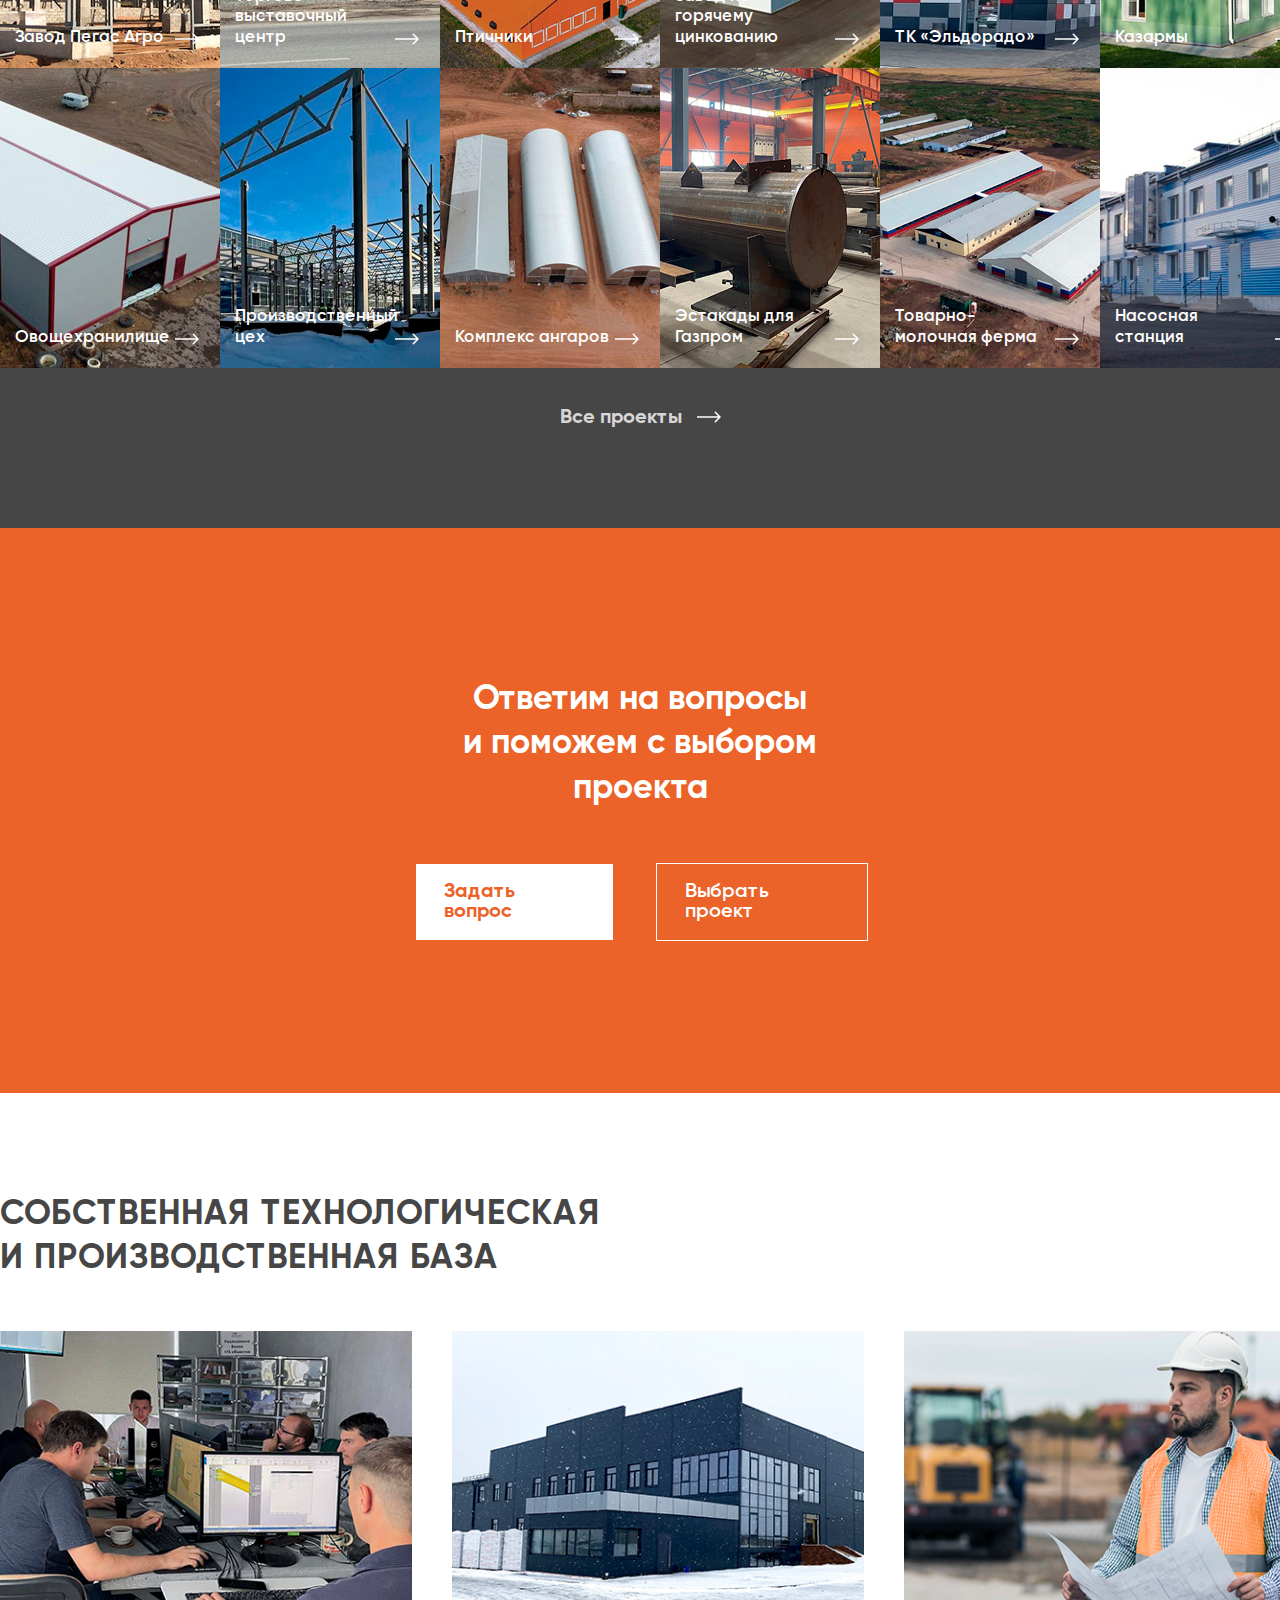
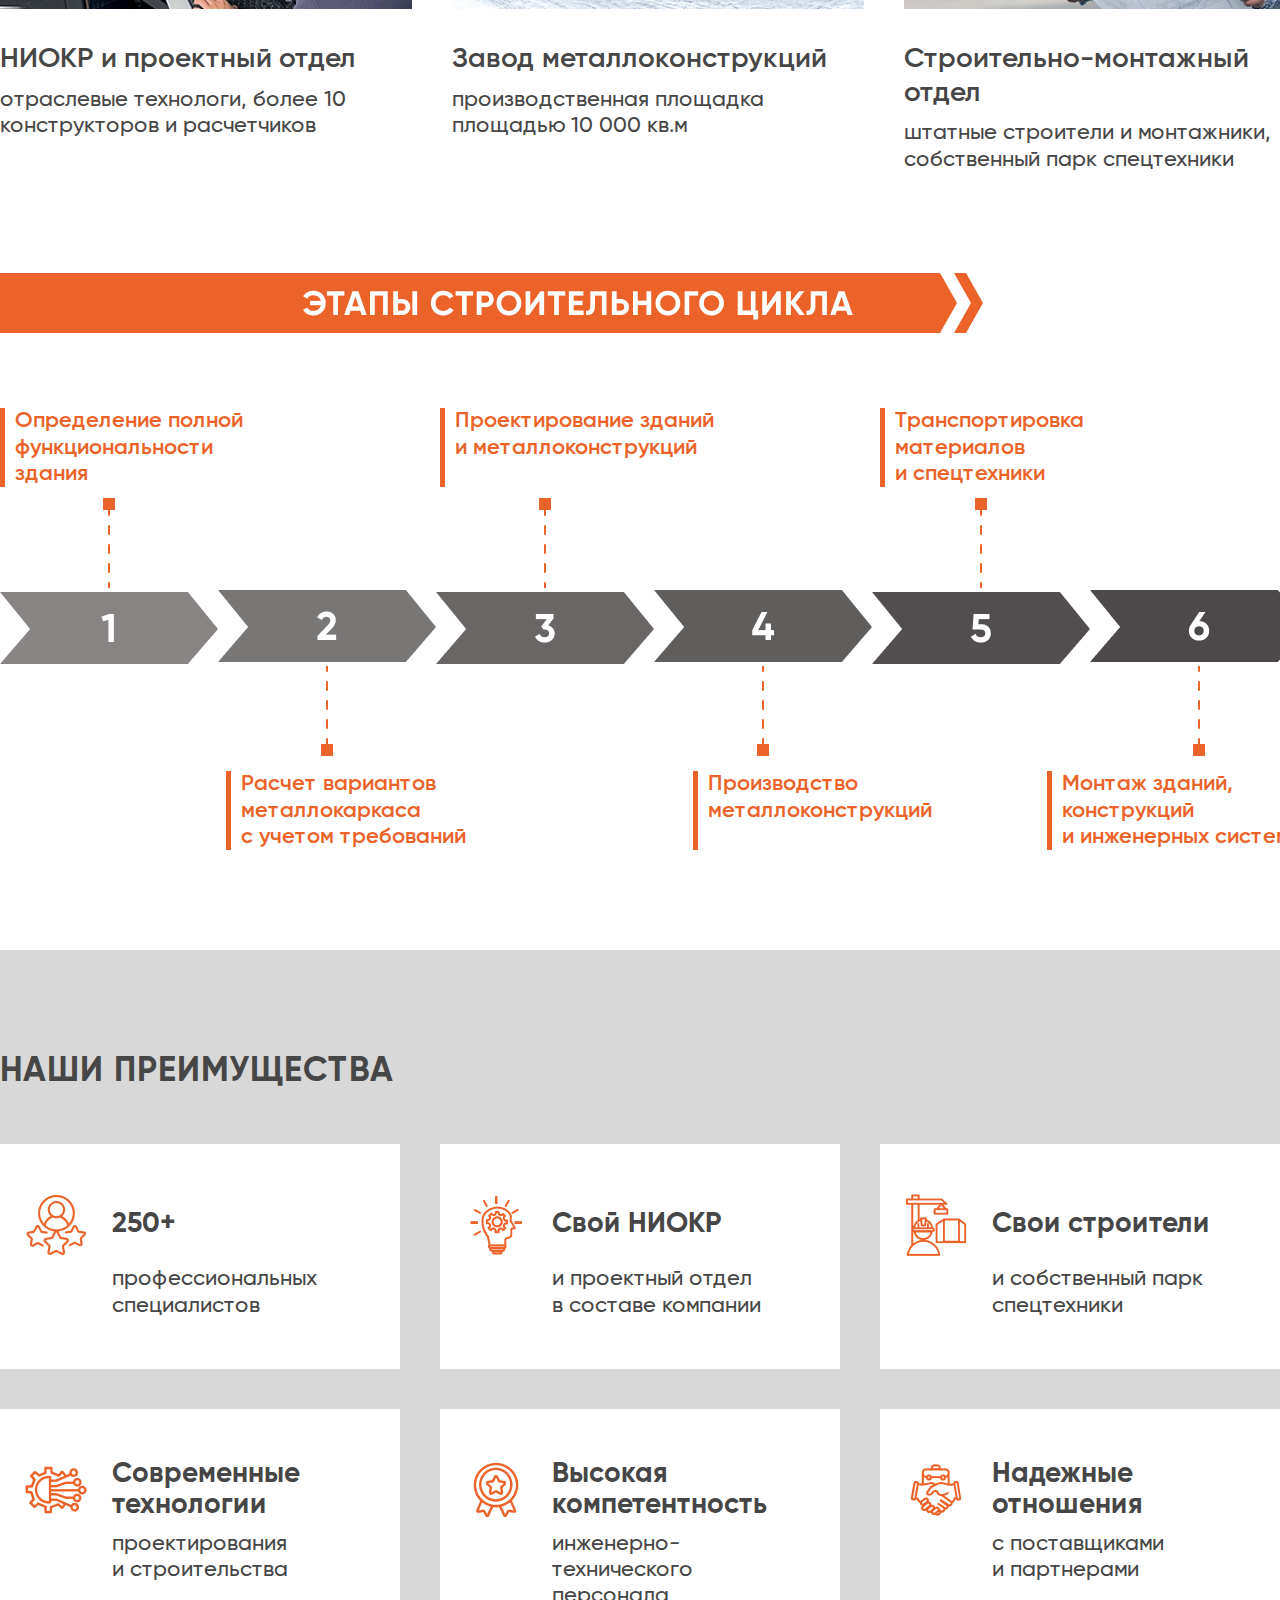
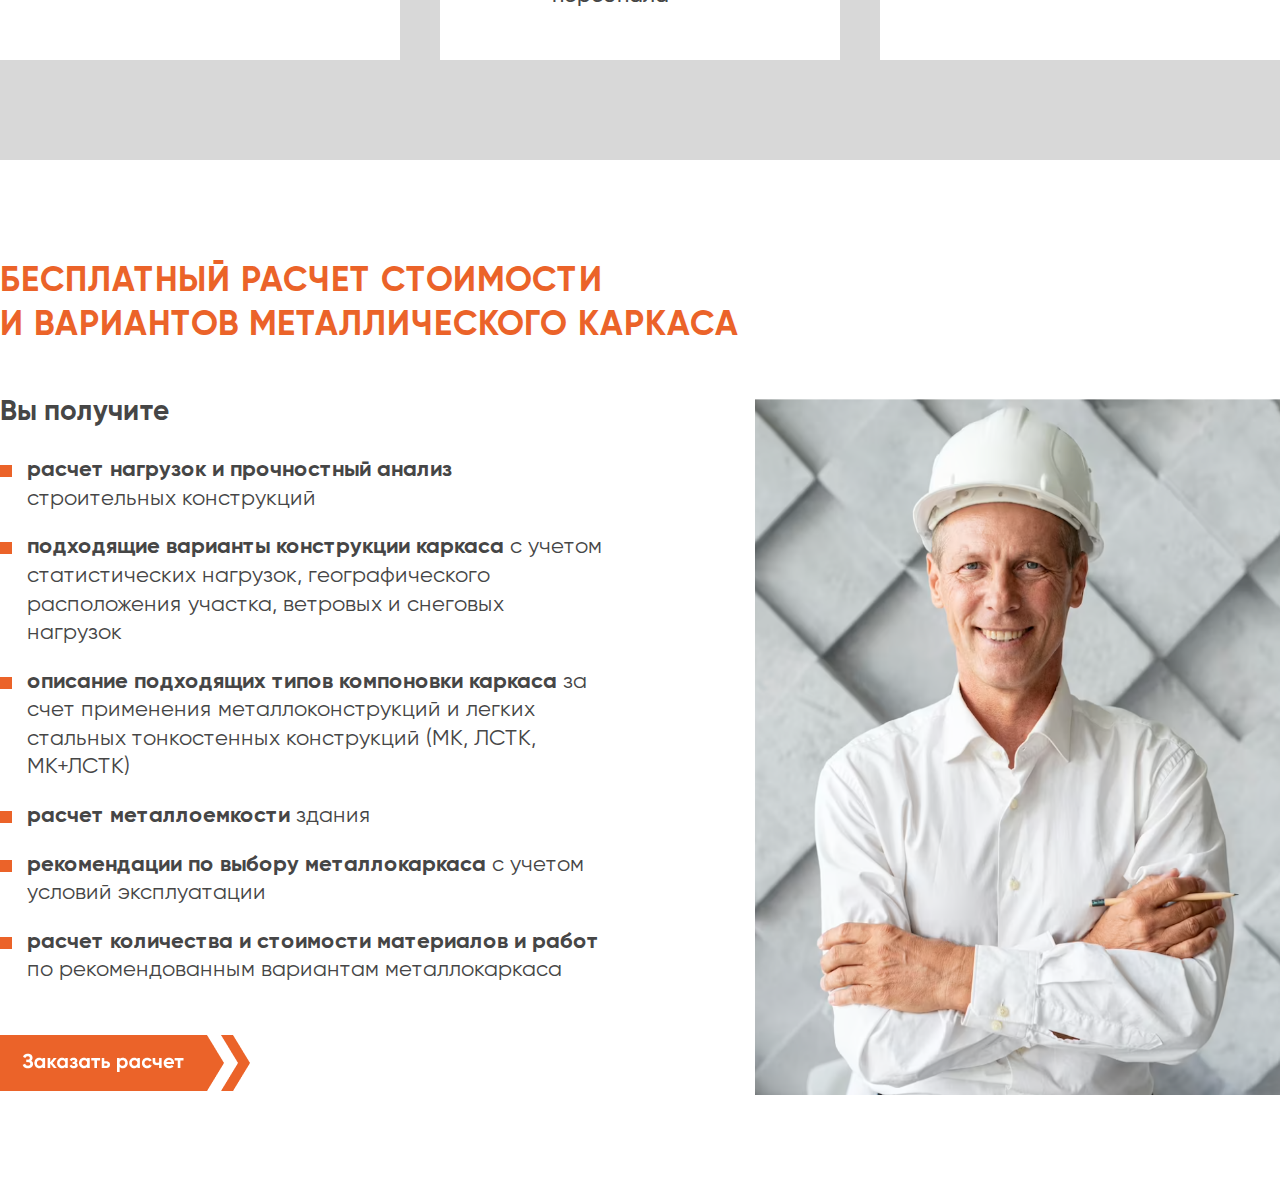
==== commit 050474f2: "section 6" ====
--- a/page1.html
+++ b/page1.html
@@ -393,6 +393,47 @@
             </div>
         </section>
 
+    <!-- Section 6 -->
+        <section class="container-calculation">
+            <div class="calculation-name center">
+                <h2>БЕСПЛАТНЫЙ РАСЧЕТ СТОИМОСТИ<br> И ВАРИАНТов МЕТАЛЛИЧЕСКОГО КАРКАСА</h2>
+            </div>
+            <div class="calculation-info center">
+                <div class="calculation-left">
+                    <h3>Вы получите</h3>
+                    <div class="calculation-transfer">
+                        <img src="./images/icon/markercalculation.png" alt="markercalculation">
+                        <p><strong>расчет нагрузок и прочностный анализ</strong> строительных конструкций</p>
+                    </div>
+                    <div class="calculation-transfer">
+                        <img src="./images/icon/markercalculation.png" alt="markercalculation">
+                        <p><strong>подходящие варианты конструкции каркаса</strong> с учетом статистических нагрузок, географического расположения участка, ветровых и снеговых нагрузок</p>
+                    </div>
+                    <div class="calculation-transfer">
+                        <img src="./images/icon/markercalculation.png" alt="markercalculation">
+                        <p><strong>описание подходящих типов компоновки каркаса</strong> за счет применения металлоконструкций и легких стальных тонкостенных конструкций (МК, ЛСТК, МК+ЛСТК)</p>
+                    </div>
+                    <div class="calculation-transfer">
+                        <img src="./images/icon/markercalculation.png" alt="markercalculation">
+                        <p><strong>расчет металлоемкости</strong> здания</p>
+                    </div>
+                    <div class="calculation-transfer">
+                        <img src="./images/icon/markercalculation.png" alt="markercalculation">
+                        <p><strong>рекомендации по выбору металлокаркаса</strong> с учетом условий эксплуатации</p>
+                    </div>
+                    <div class="calculation-transfer">
+                        <img src="./images/icon/markercalculation.png" alt="markercalculation">
+                        <p><strong>расчет количества и стоимости материалов и работ</strong> по рекомендованным вариантам металлокаркаса</p>
+                    </div>
+                    <img src="./images/arrow calculation.png" alt="arrow calculation">
+                </div>
+                <div class="calculation-right">
+                    <img src="./images/imgcalculation.png" alt="imgcalculation">
+                </div>
+            </div>
+        </section>
+
+
 
 
 
--- a/css/stylepage1.css
+++ b/css/stylepage1.css
@@ -7,7 +7,7 @@
 h1, h2, h3, h4, h5, h6, p, blockquote, pre,
 a, abbr, acronym, address, big, cite, code,
 del, dfn, em, img, ins, kbd, q, s, samp,
-small, strike, strong, sub, sup, tt, var,
+small, strike, sub, sup, tt, var,
 b, u, i, center,
 dl, dt, dd, ol, ul, li,
 fieldset, form, label, legend,
@@ -551,4 +551,60 @@
     line-height: 120%; /* 26.4px */
 }
 
-
+/*Section 6*/
+
+.container-calculation{
+    padding-bottom: 100px;
+
+}
+
+.container-calculation .calculation-name h2{
+    padding-top: 100px;
+    color: #EB6329;
+    font-size: 34px;
+    font-weight: 700;
+    line-height: 130%; /* 44.2px */
+    letter-spacing: 1.02px;
+    text-transform: uppercase;
+    padding-bottom: 50px;
+    width: 751px;
+}
+
+.container-calculation .calculation-info{
+    display: grid;
+    grid-template-columns: 1fr 525px;
+    column-gap: 153px;
+}
+
+.container-calculation .calculation-info .calculation-left h3{
+    color: #464646;
+    font-size: 28px;
+    font-weight: 700;
+    line-height: 100%; /* 28px */
+    padding-bottom: 30px;
+}
+
+.container-calculation .calculation-info .calculation-left .calculation-transfer{
+    display: grid;
+    grid-template-columns: 27px 1fr;
+}
+
+.container-calculation .calculation-info .calculation-left .calculation-transfer p{
+    color:  #464646;
+    font-size: 22px;
+    font-weight: 400;
+    line-height: 130%;
+    padding-bottom: 20px;
+}
+
+.container-calculation .calculation-info .calculation-left >img{
+    padding-top: 30px;
+}
+
+.container-calculation .calculation-info .calculation-right img{
+    max-width: 100%;
+    min-height: 100%;
+    width: 100%;
+    height: 641px;
+}
+
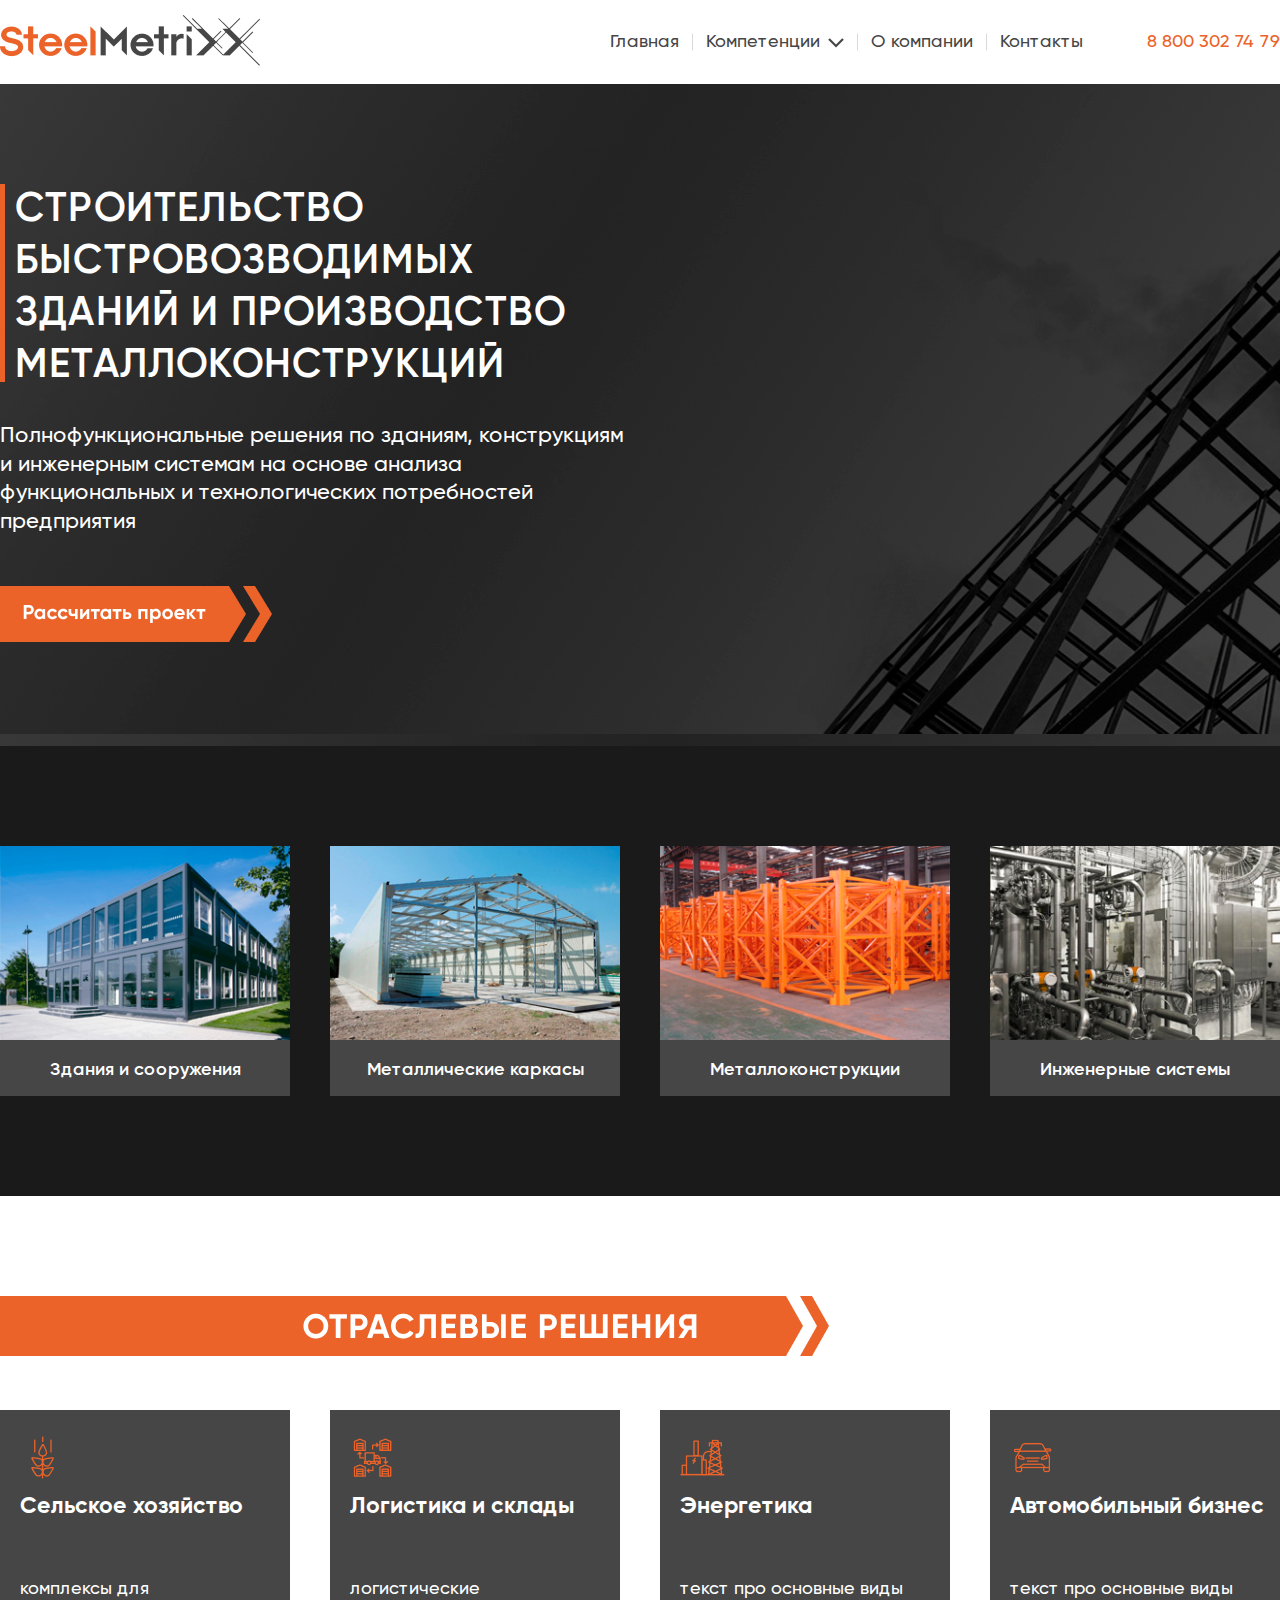
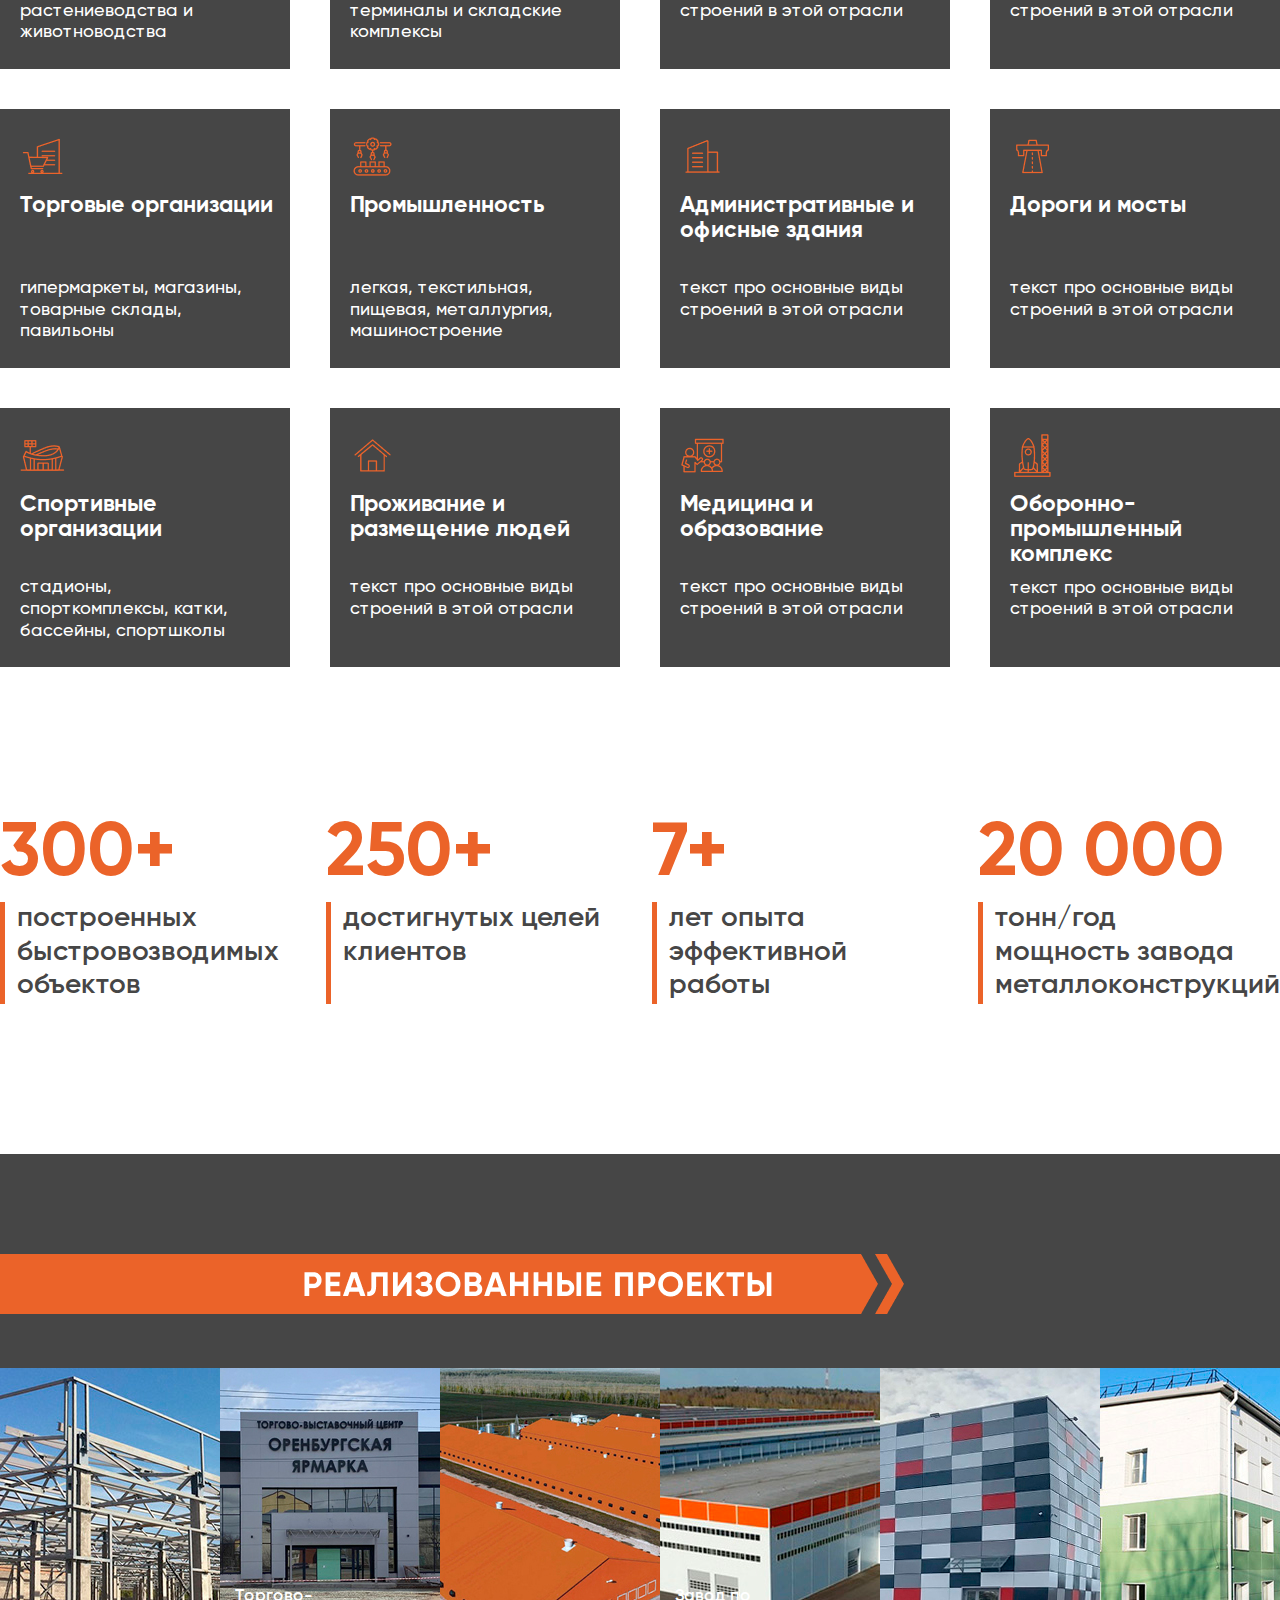
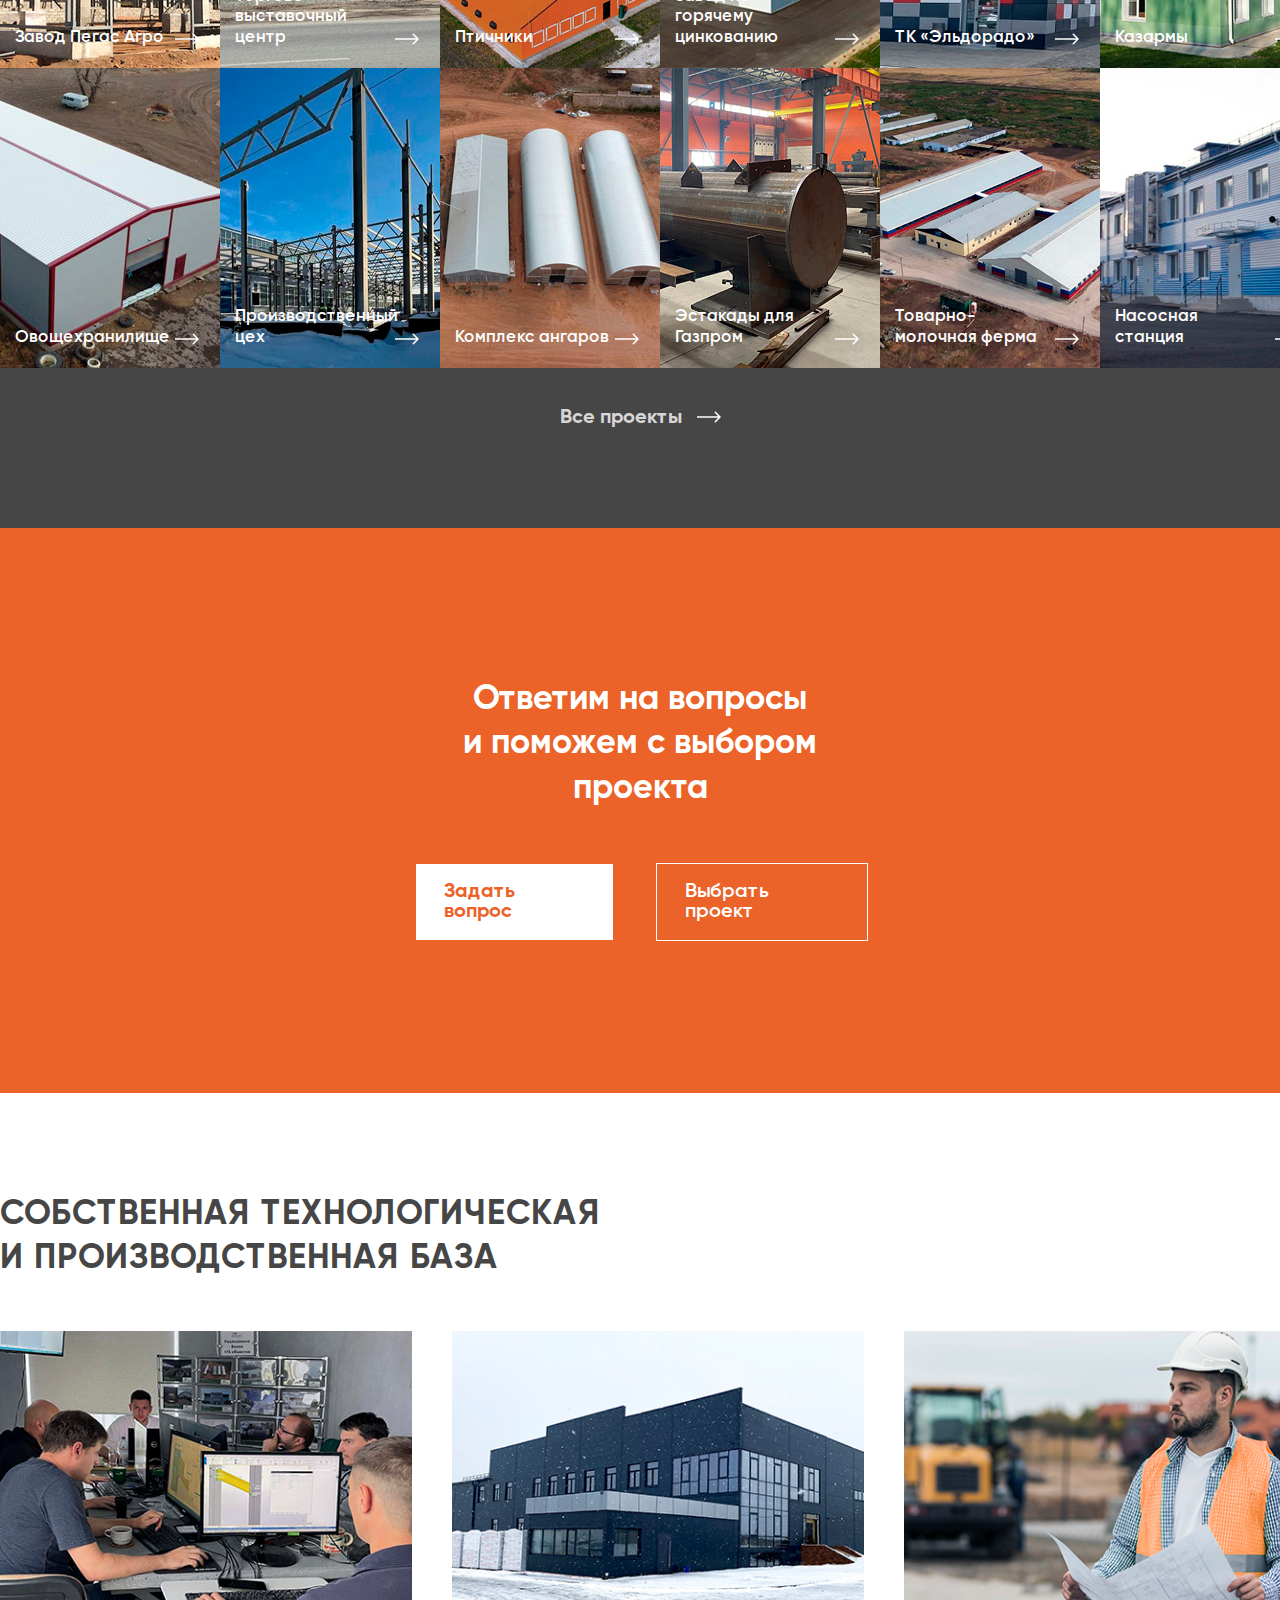
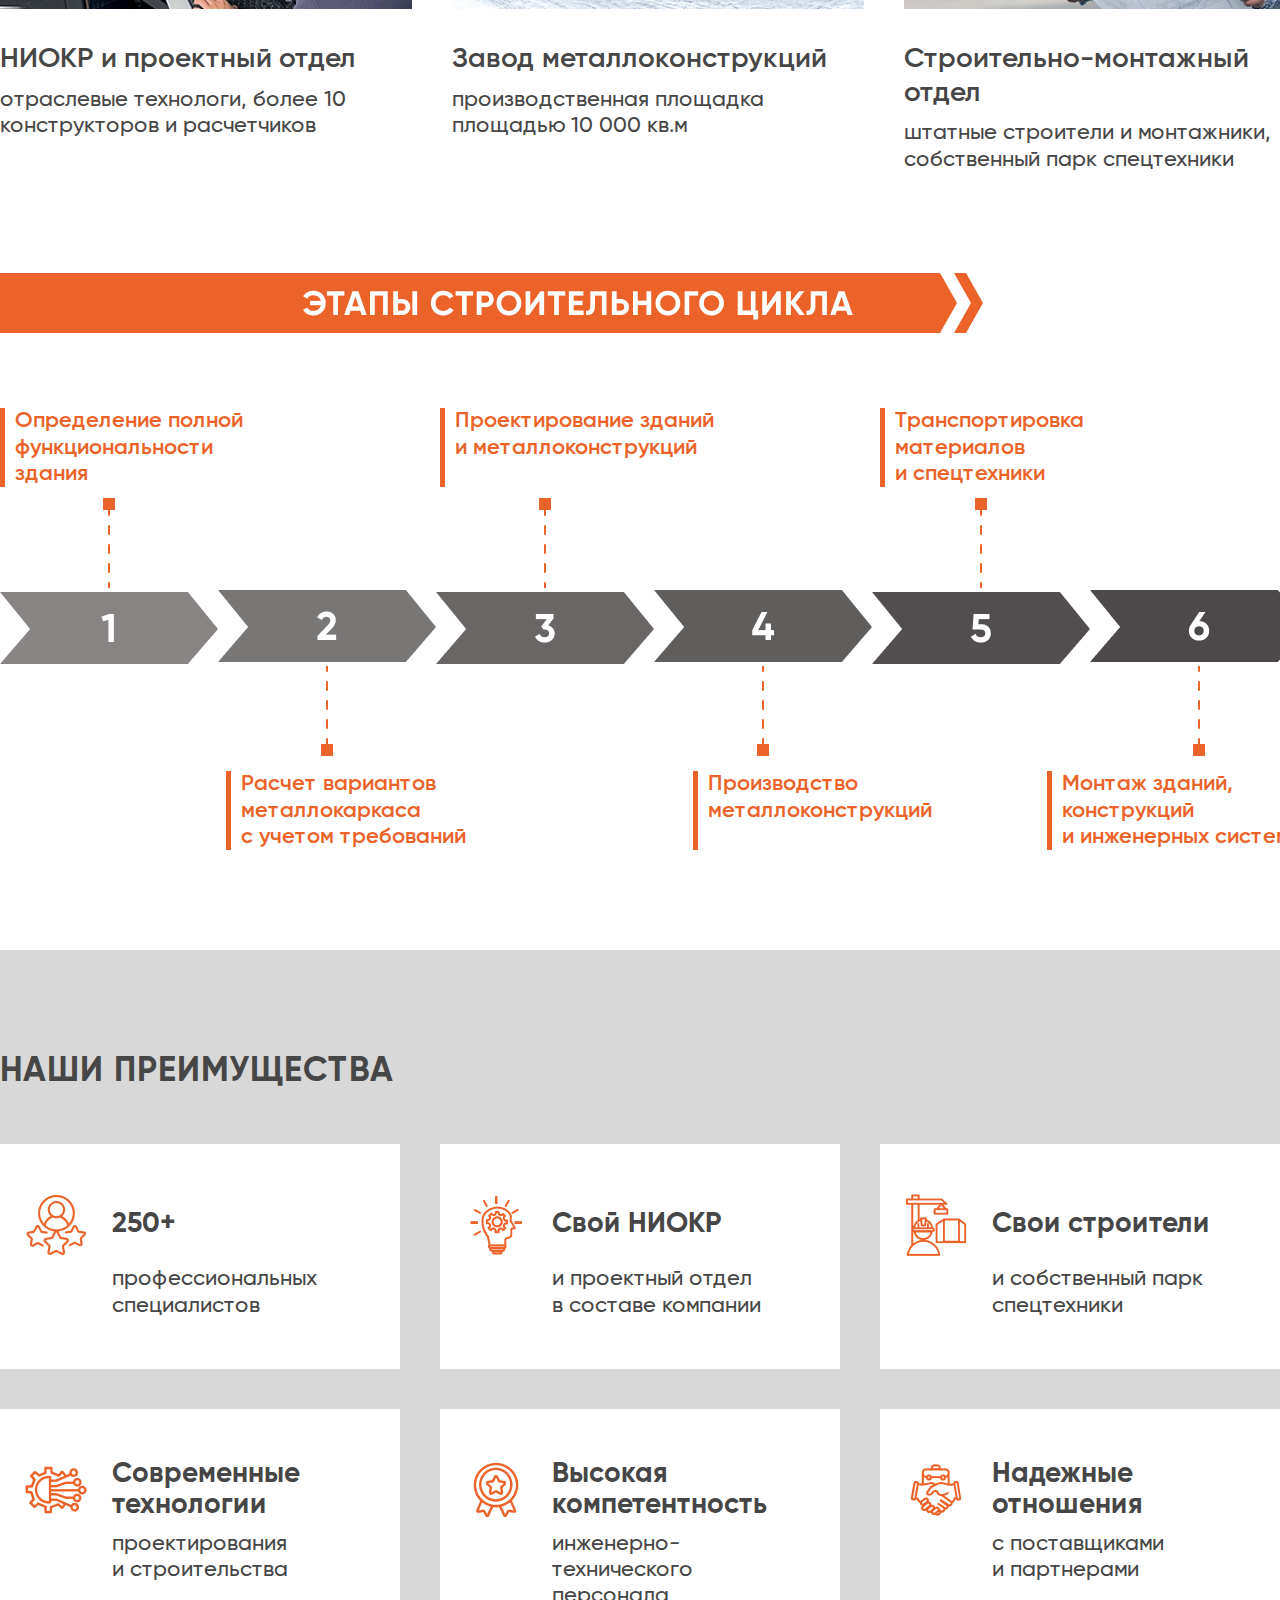
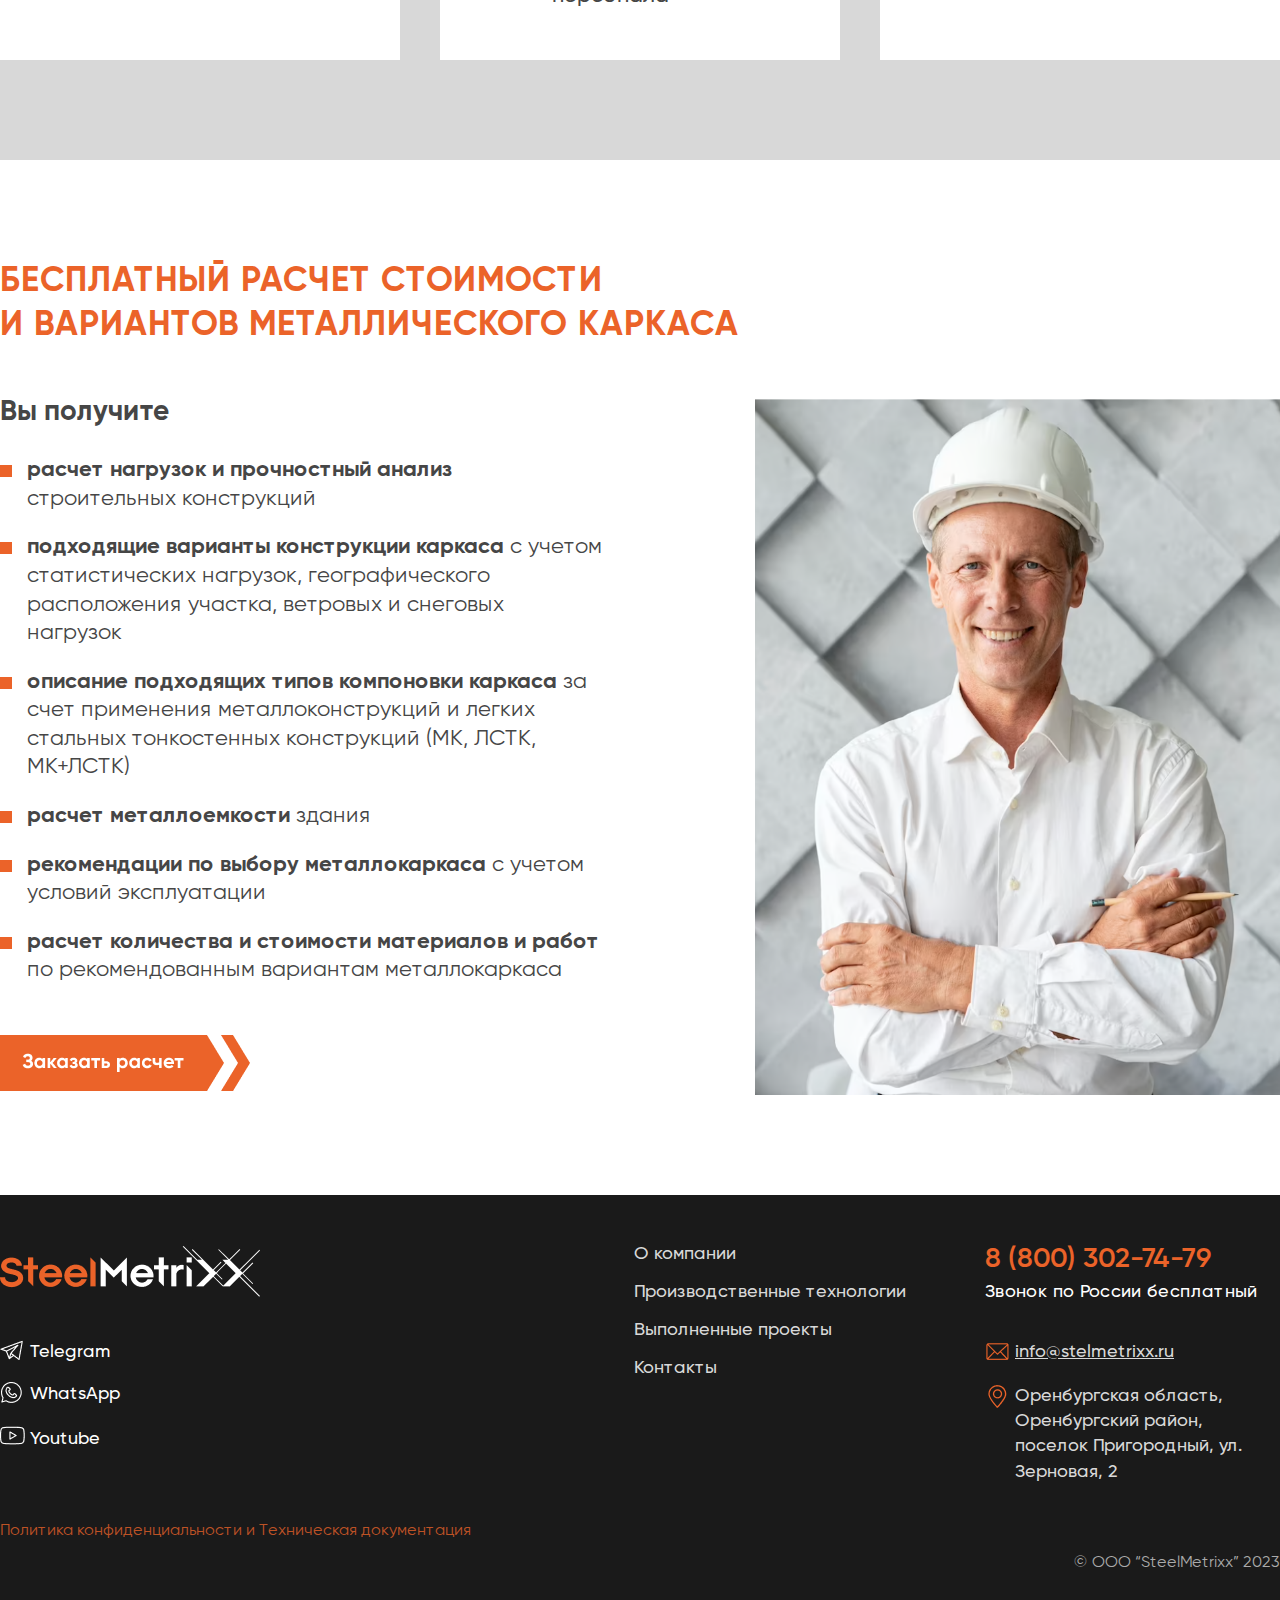
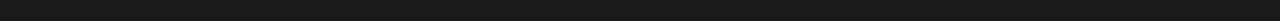
==== commit 51290af3: "section7footer" ====
--- a/page1.html
+++ b/page1.html
@@ -433,9 +433,51 @@
             </div>
         </section>
 
-
-
-
+        <!-- Section 7 -->
+
+        <footer class="container-footer">
+            <div class="footer-info center">
+                <div class="footer-logo">
+                    <img src="./images/Logofooter.png" alt="Logo">
+                    <div class="footer-left">
+                        <img src="./images/icon/Telegram.png" alt="Telegram">
+                        <p>Telegram</p>
+                    </div>
+                    <div class="footer-left">
+                        <img src="./images/icon/WhatsApp.png" alt="WhatsApp">
+                        <p>WhatsApp</p>
+                    </div>
+                    <div class="footer-left">
+                        <img src="./images/icon/Youtube.png" alt="Youtube">
+                        <p>Youtube</p>
+                    </div>
+                    <div class="footer-policy">
+                    <p>Политика конфиденциальности и Техническая документация</p>
+                    </div>
+                </div>
+                <div class="footer-center">
+                    <ul>
+                        <li><a href="#">О компании</a></li>
+                        <li><a href="#">Производственные технологии</a></li>
+                        <li><a href="#">Выполненные проекты</a></li>
+                        <li><a href="#">Контакты</a></li>
+                    </ul>
+                </div>
+                <div class="footer-right">
+                    <h3>8 (800) 302-74-79</h3>
+                    <p class="tell">Звонок по России бесплатный</p>
+                    <div class="right-info">
+                        <img src="./images/icon/mailfooter.png" alt="mailfooter">
+                        <p class="email">info@stelmetrixx.ru</p>
+                    </div>
+                    <div class="right-address">
+                        <img src="./images/icon/locationfooter.png" alt="locationfooter">
+                        <p class="address">Оренбургская область, Оренбургский район, поселок Пригородный, ул. Зерновая, 2</p>
+                    </div>
+                    <p class="footer-bootom">© ООО “SteеlMetrixx” 2023</p>
+                </div>
+            </div>
+        </footer>
 
 
 
--- a/css/stylepage1.css
+++ b/css/stylepage1.css
@@ -608,3 +608,112 @@
     height: 641px;
 }
 
+/*Section 7*/
+
+.container-footer{
+    background: #1A1A1A;
+}
+
+.container-footer .footer-info{
+    padding-top: 50px;
+    padding-bottom: 50px;
+    display: grid;
+    grid-template-columns: 1fr 351px 295px;
+
+}
+
+.container-footer .footer-info .footer-logo >img{
+    padding-bottom: 19px;
+}
+
+.container-footer .footer-info .footer-logo .footer-left{
+    display: grid;
+    grid-template-columns: 30px 1fr;
+    padding-top: 20px;
+    align-items: end;
+
+}
+
+.container-footer .footer-info .footer-logo .footer-left p{
+    color: var(--White, #FFF);
+    font-size: 18px;
+    font-weight: 500;
+    line-height: 100%; /* 18px */
+}
+
+.container-footer .footer-info .footer-logo .footer-policy p{
+    color: rgba(235, 99, 41, 0.8);
+    font-size: 16px;
+    font-weight: 400;
+    line-height: 100%; /* 16px */
+    margin-top: 75px;
+}
+
+.container-footer .footer-info .footer-center ul li{
+    padding-bottom: 20px;
+}
+
+.container-footer .footer-info .footer-center ul li a{
+    color: #D8D8D8;
+    font-size: 18px;
+    font-weight: 500;
+    line-height: 100%; /* 18px */
+    text-decoration: none;
+
+}
+
+.container-footer .footer-info .footer-right h3{
+    color: #EB6329;
+    font-size: 28px;
+    font-weight: 600;
+    line-height: 100%; /* 28px */
+    padding-bottom: 10px;
+}
+
+.container-footer .footer-info .footer-right  .tell{
+    color: #FFF;
+    font-size: 18px;
+    font-weight: 500;
+    line-height: 100%; /* 18px */
+    letter-spacing: 0.36px;
+    padding-bottom: 38px;
+}
+
+.container-footer .footer-info .footer-right .right-info{
+    display: grid;
+    grid-template-columns: 30px 1fr;
+    padding-bottom: 20px;
+    align-items: center;
+}
+
+.container-footer .footer-info .footer-right .right-address{
+    display: grid;
+    grid-template-columns: 30px 1fr;
+    align-items: start;
+}
+
+.container-footer .footer-info .footer-right .right-info .email{
+    color: #D8D8D8;
+    font-size: 18px;
+    font-weight: 500;
+    line-height: 100%; /* 18px */
+    text-decoration-line: underline;
+    text-transform: lowercase;
+
+}
+
+.container-footer .footer-info .footer-right .right-address .address{
+    color: var(--bckgrnd-grey, #D8D8D8);
+    font-size: 18px;
+    font-weight: 500;
+    line-height: 140%; /* 25.2px */
+}
+
+.container-footer .footer-info .footer-right .footer-bootom{
+    color:  #ABABAB;
+    font-size: 16px;
+    font-weight: 400;
+    line-height: 100%; /* 16px */
+    padding-top: 70px;
+    text-align: end;
+}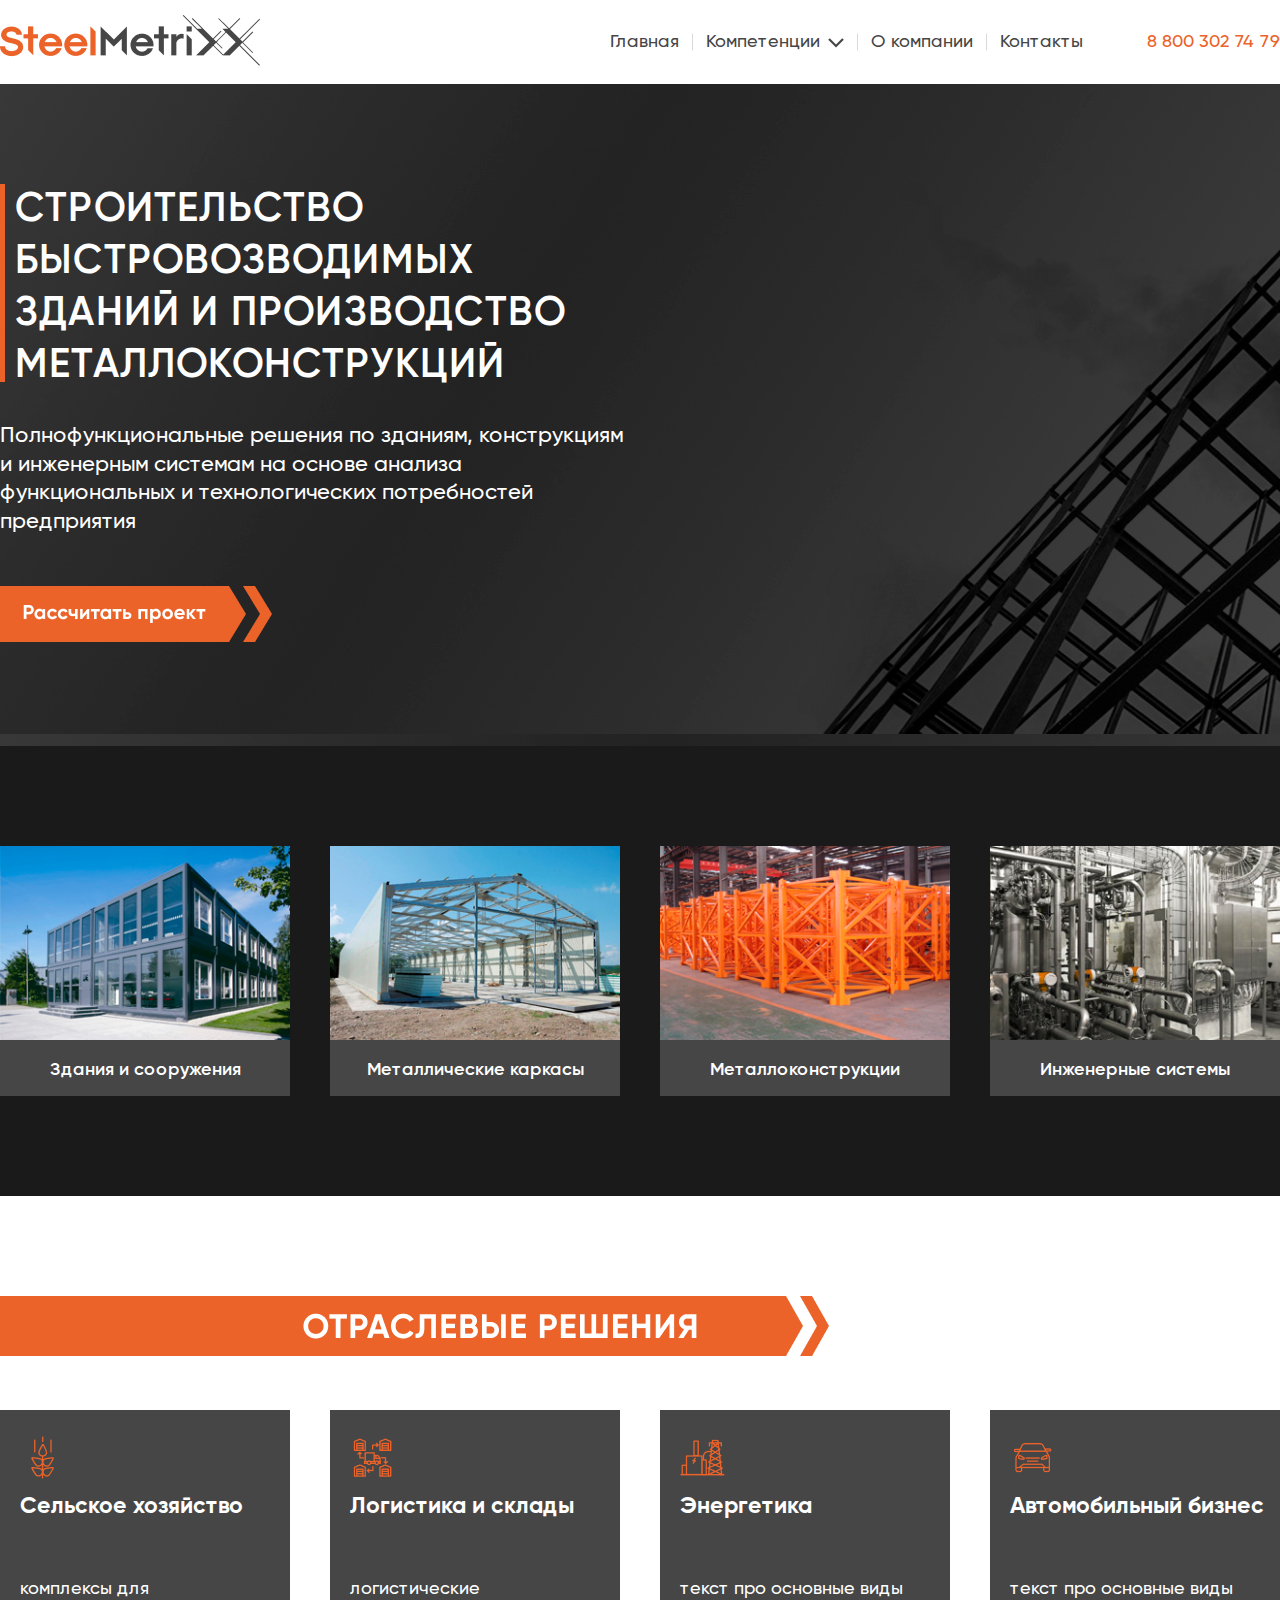
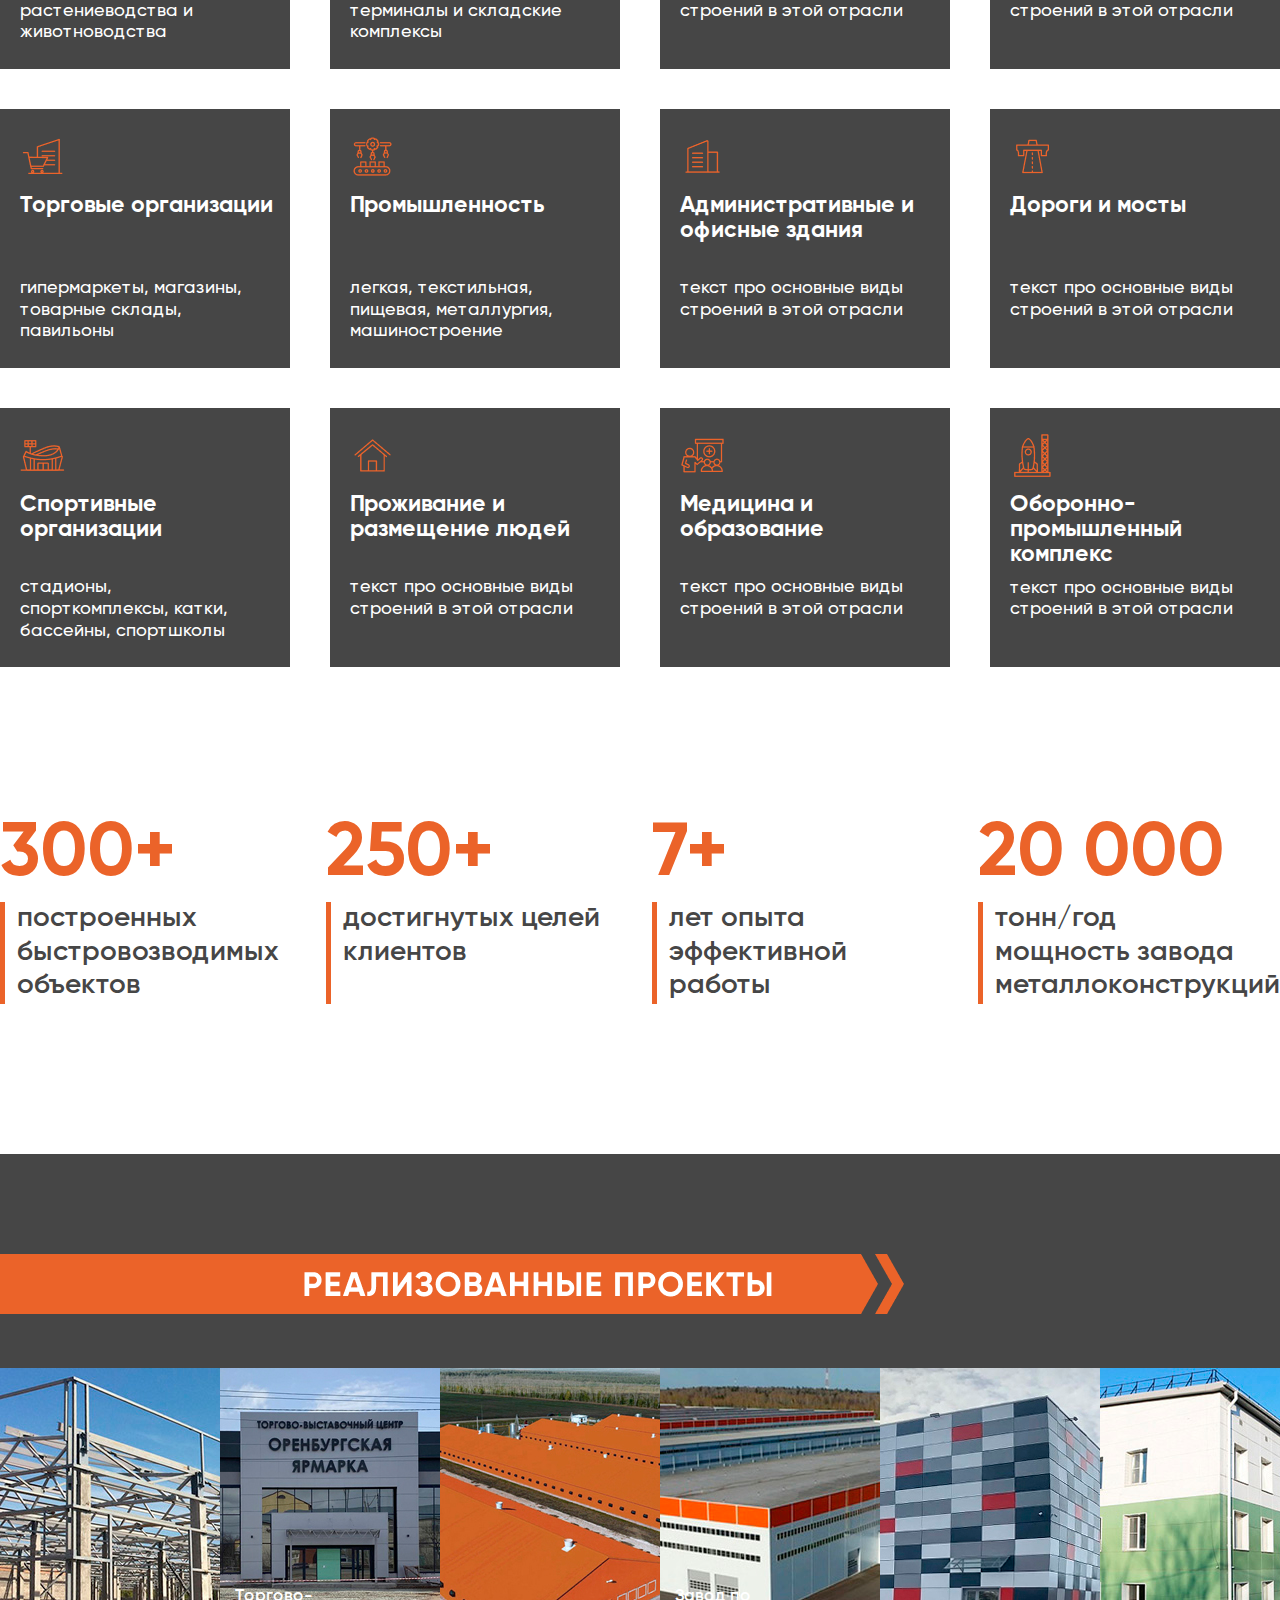
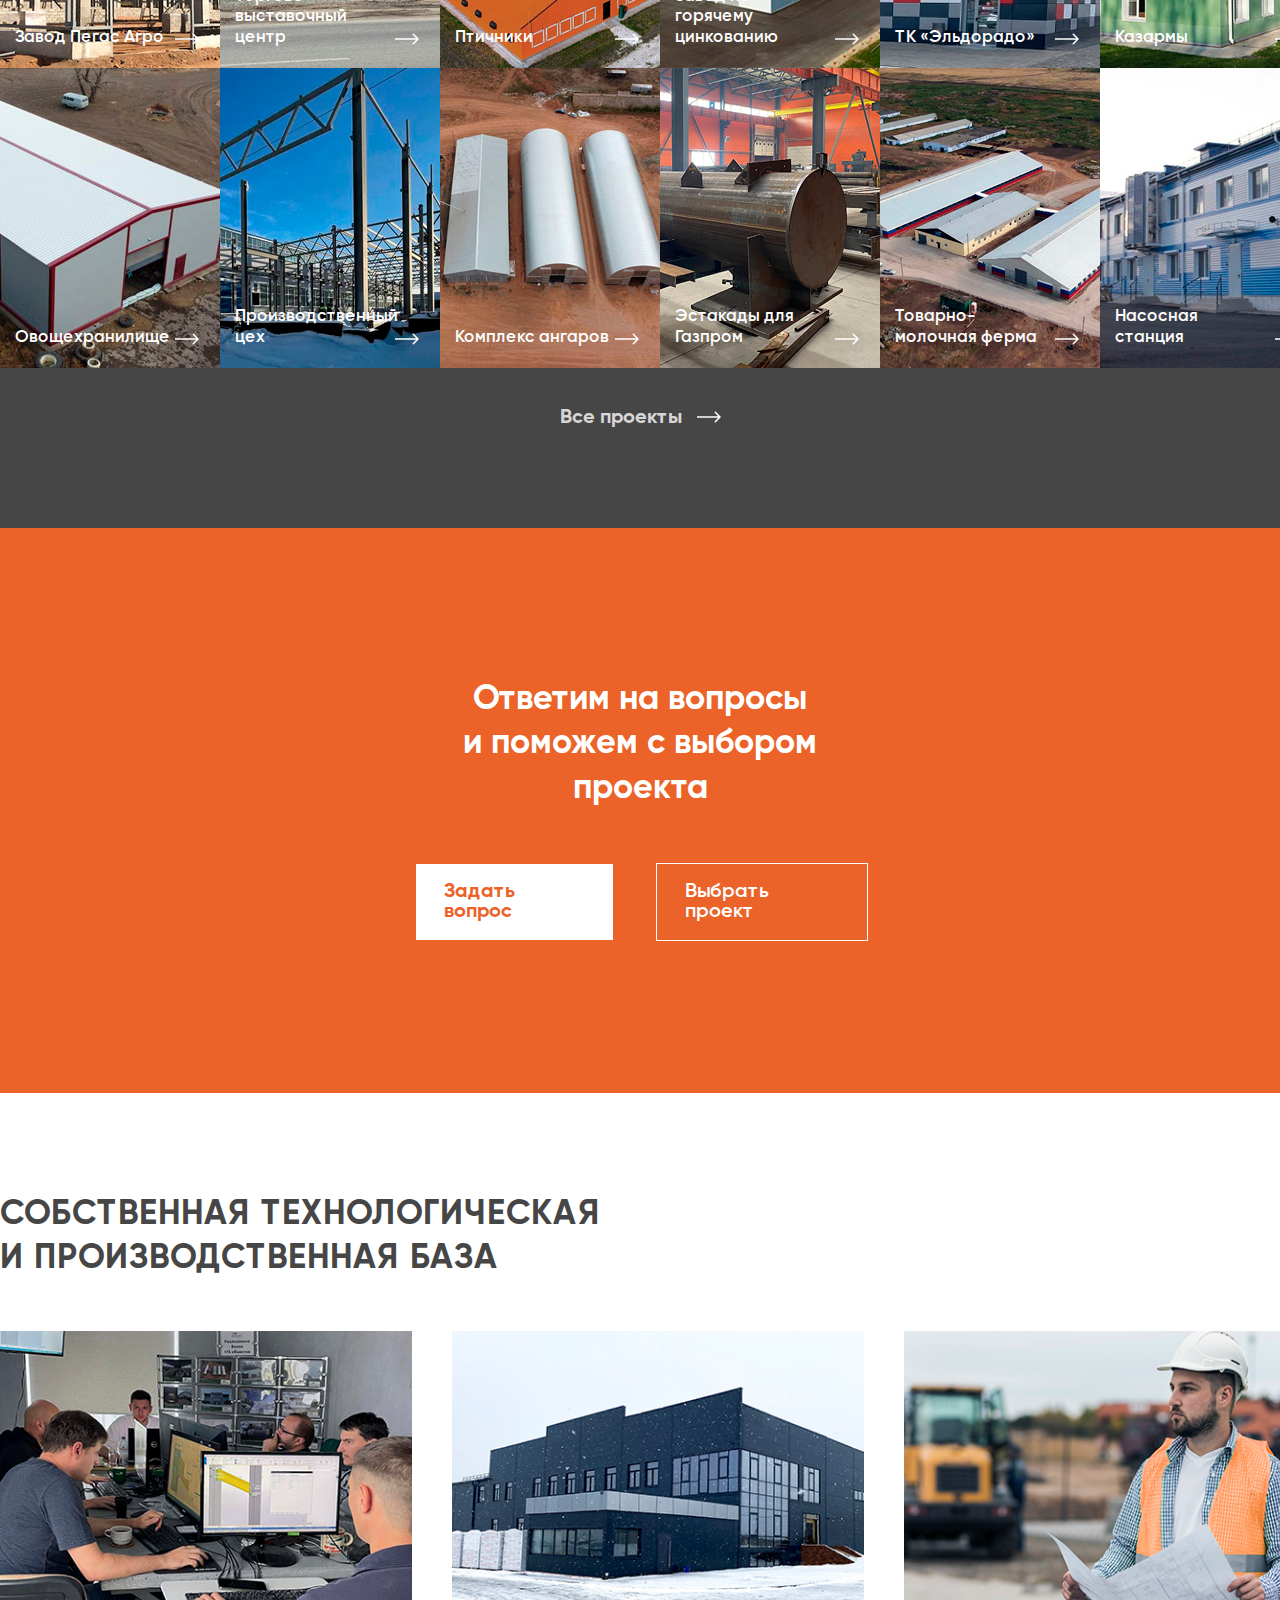
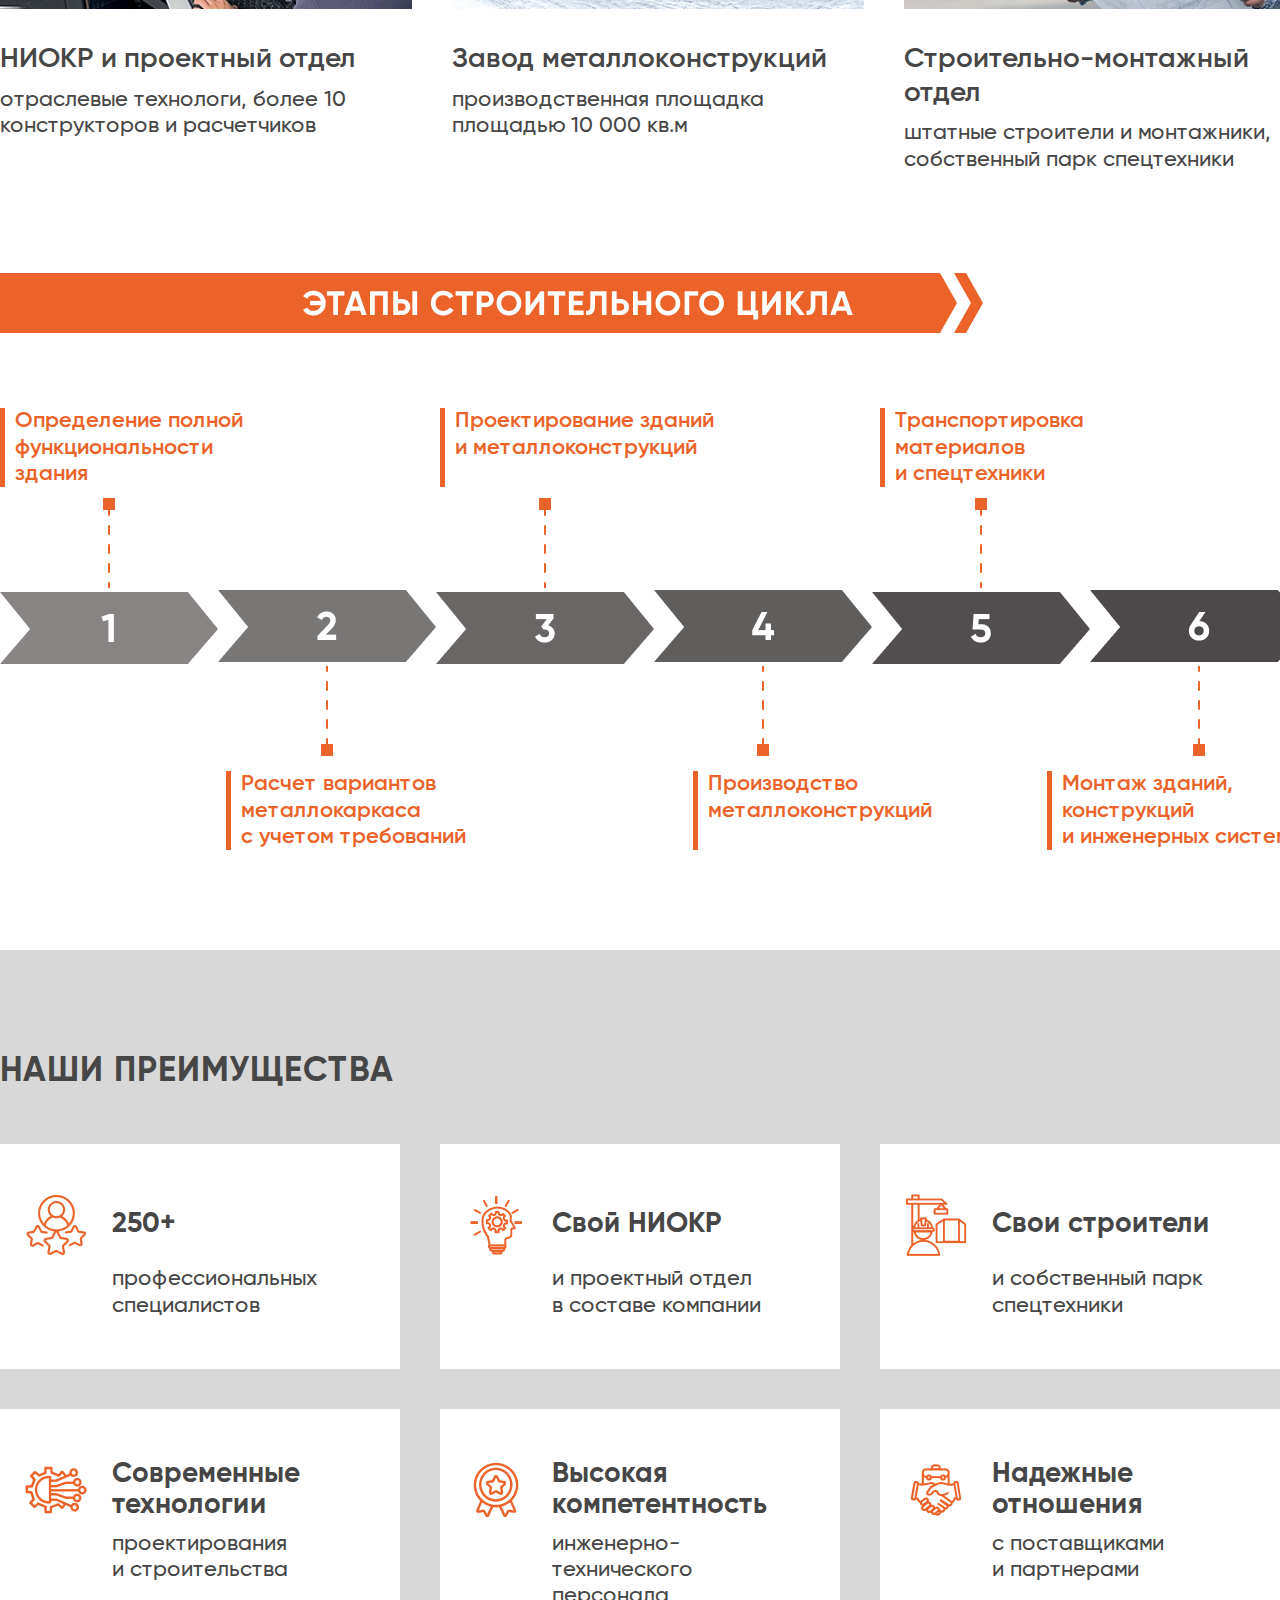
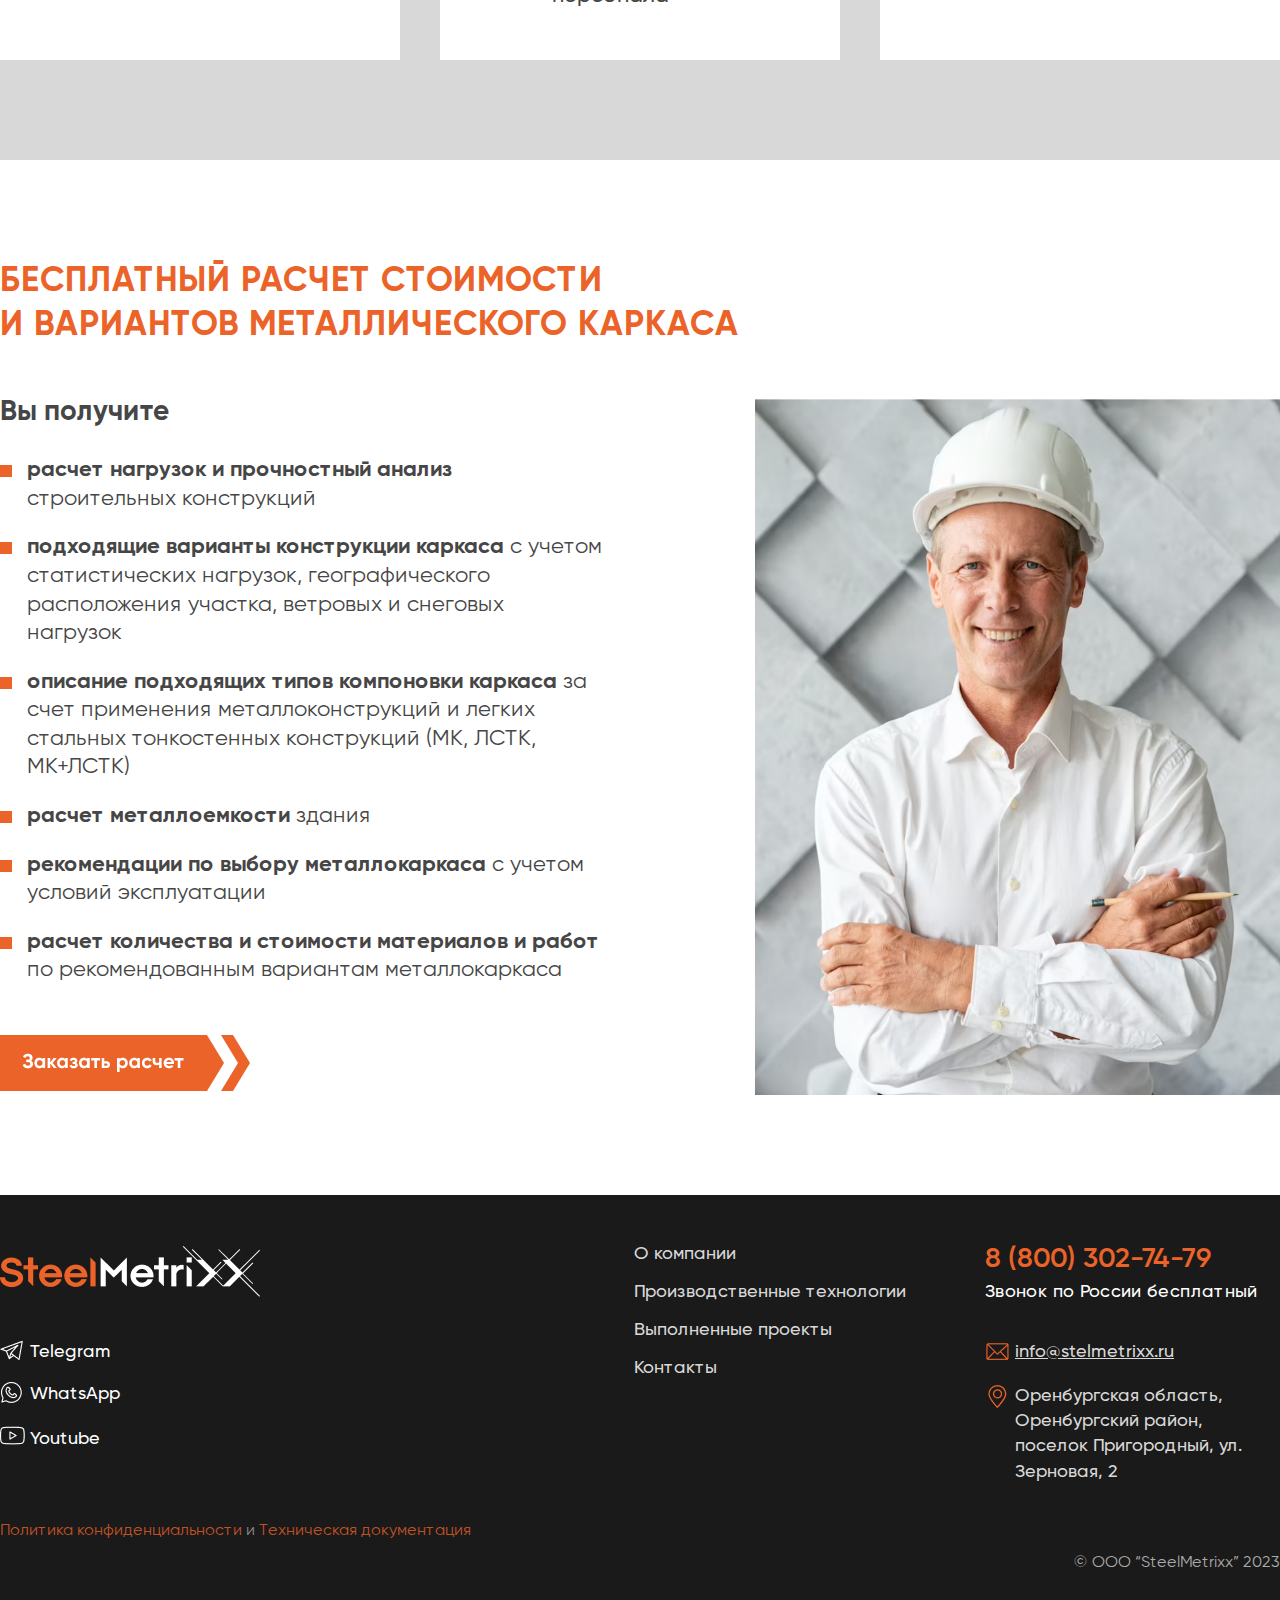
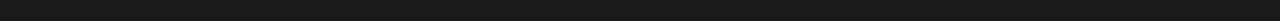
==== commit f0ed6378: "page3section1.2" ====
--- a/page1.html
+++ b/page1.html
@@ -452,7 +452,7 @@
                         <p>Youtube</p>
                     </div>
                     <div class="footer-policy">
-                    <p>Политика конфиденциальности и Техническая документация</p>
+                    <p>Политика конфиденциальности <span>и</span> Техническая документация</p>
                     </div>
                 </div>
                 <div class="footer-center">
--- a/css/stylepage1.css
+++ b/css/stylepage1.css
@@ -649,6 +649,10 @@
     margin-top: 75px;
 }
 
+.container-footer .footer-info .footer-logo .footer-policy p span{
+    color: rgba(171, 171, 171, 0.8);
+}
+
 .container-footer .footer-info .footer-center ul li{
     padding-bottom: 20px;
 }
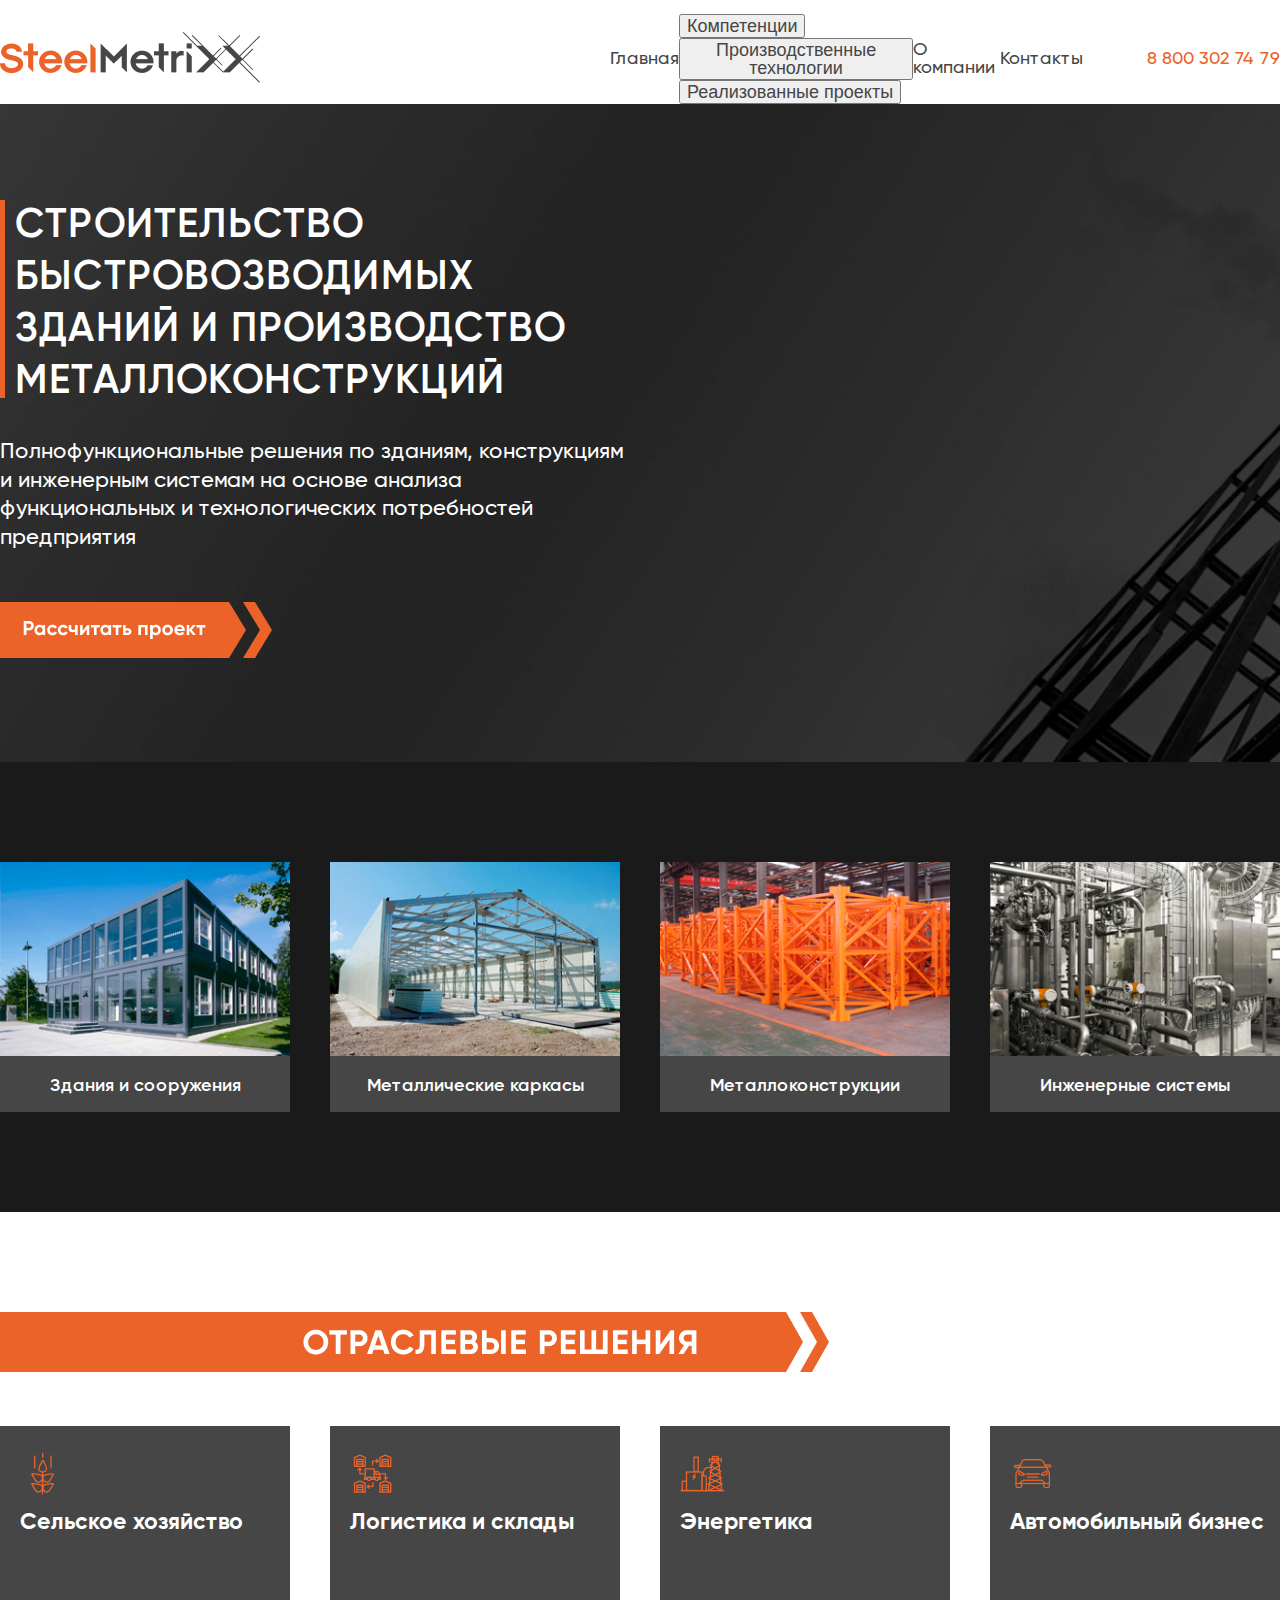
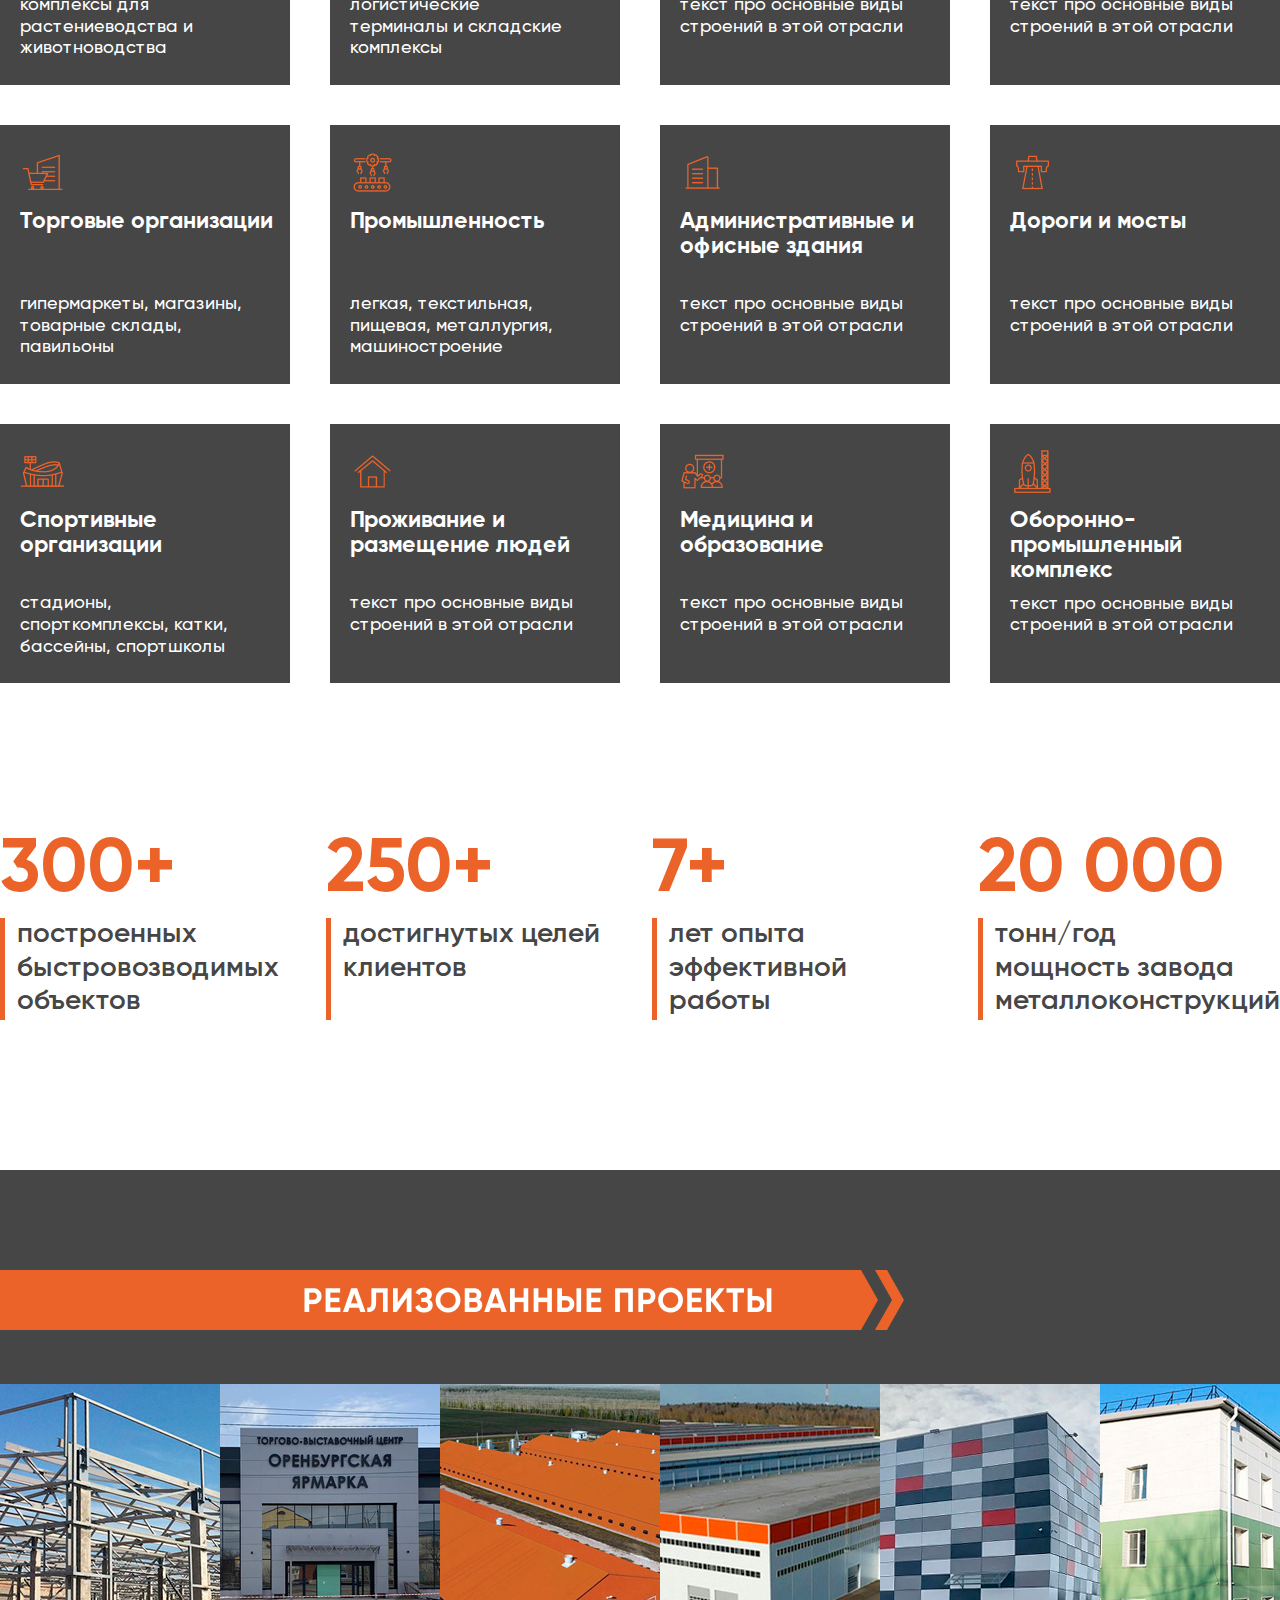
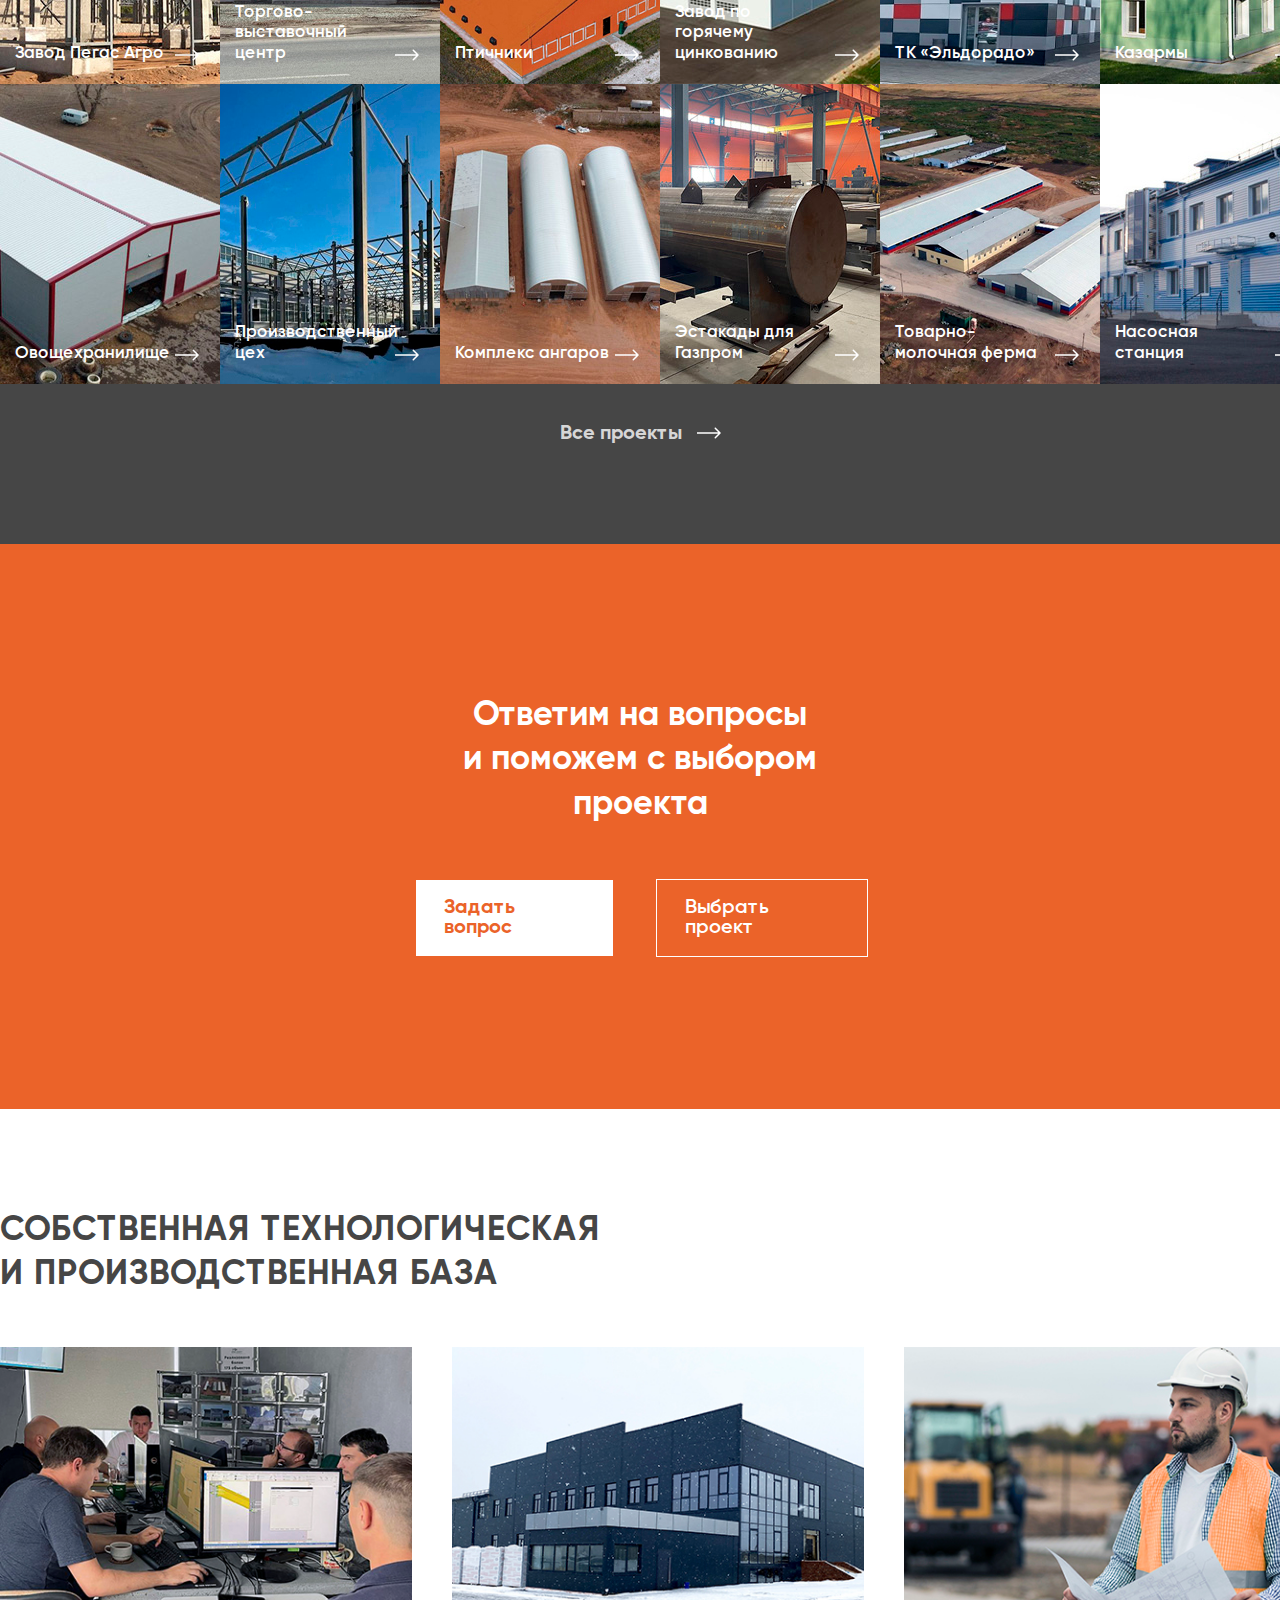
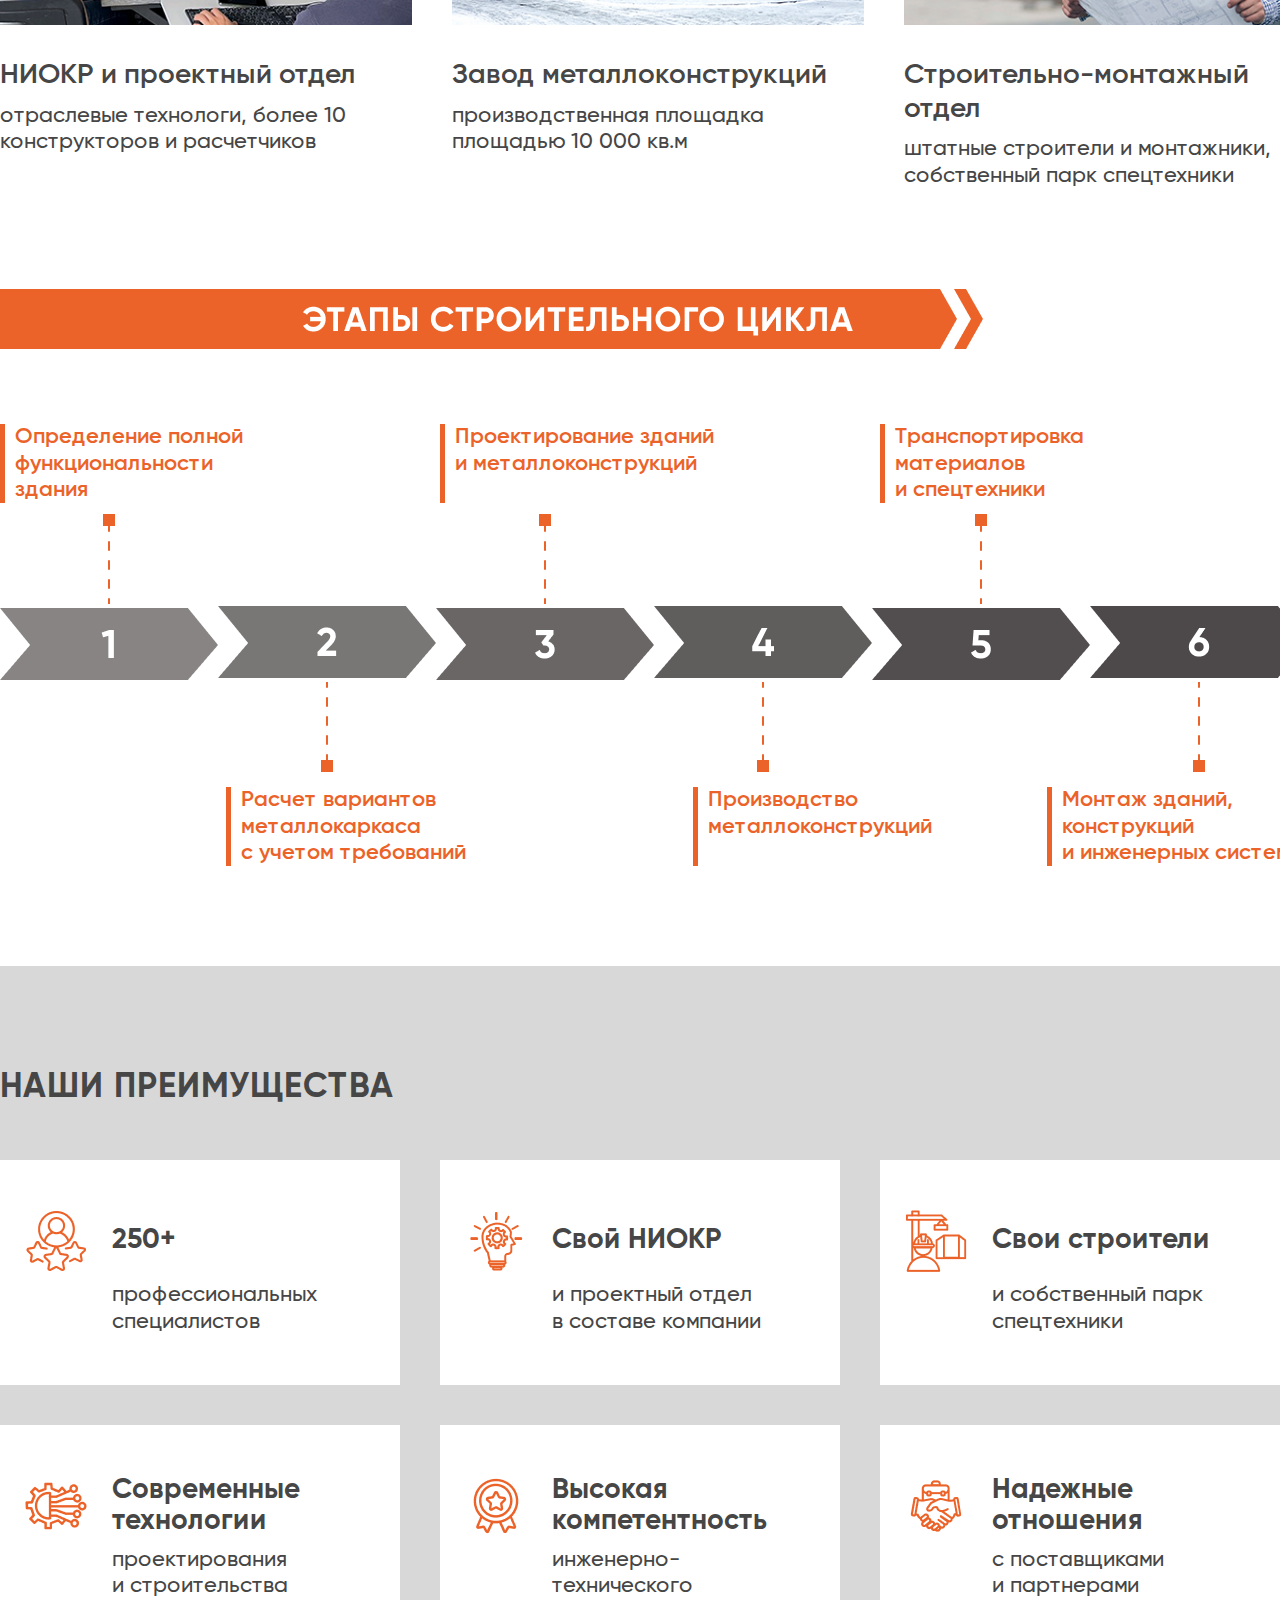
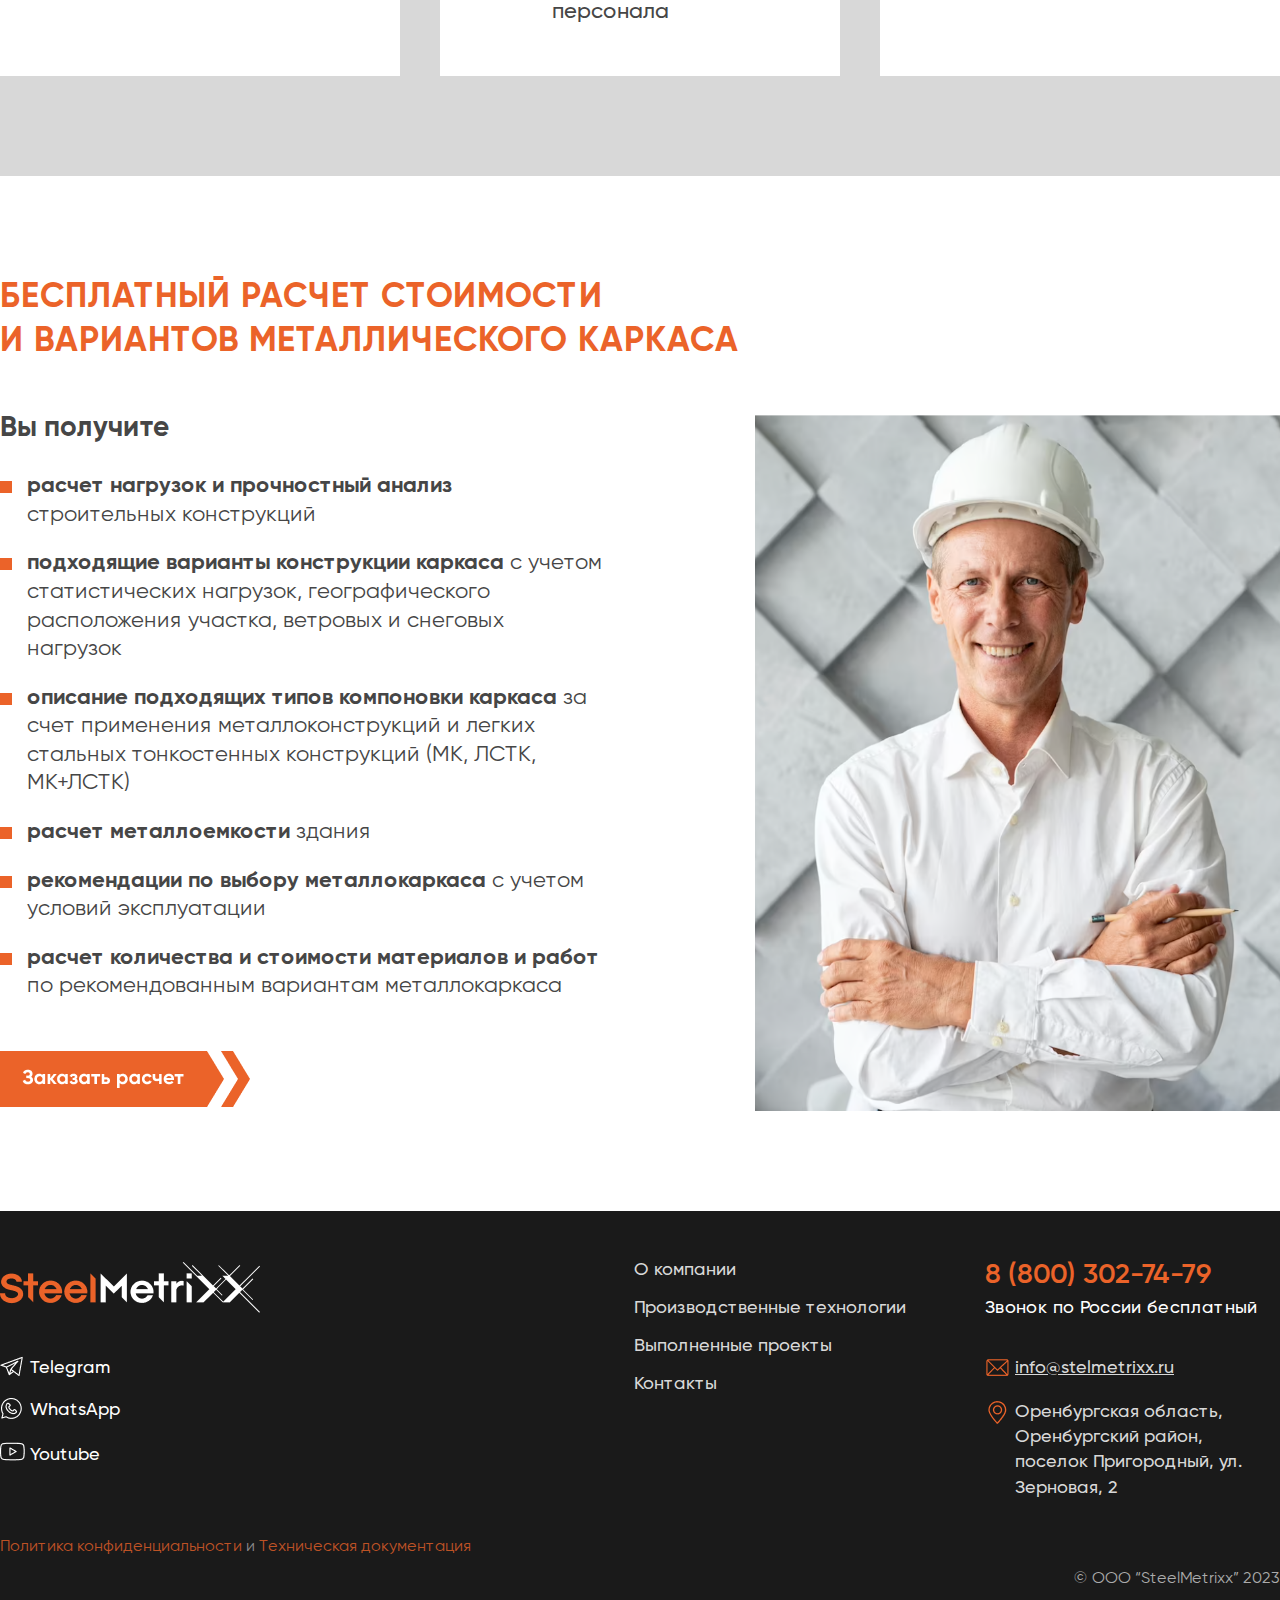
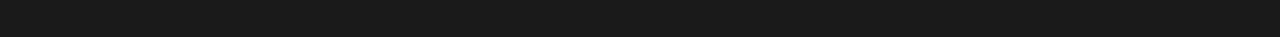
==== commit 1ca35347: "redachion22/11" ====
--- a/page1.html
+++ b/page1.html
@@ -3,8 +3,9 @@
 <head>
     <meta charset="UTF-8">
     <meta name="viewport" content="width=device-width, initial-scale=1.0">
-    <title>Document</title>
+    <title>Главная страница</title>
     <link rel="stylesheet" href="./fonts/stylesheet.css">
+    <link href="https://cdn.jsdelivr.net/npm/bootstrap@5.3.2/dist/css/bootstrap.min.css" rel="stylesheet" integrity="sha384-T3c6CoIi6uLrA9TneNEoa7RxnatzjcDSCmG1MXxSR1GAsXEV/Dwwykc2MPK8M2HN" crossorigin="anonymous">
     <link rel="stylesheet" href="./css/stylepage1.css">
 
 </head>
@@ -17,10 +18,22 @@
                     <img src="./images/Logo.png" alt="Logo">
                 </div>
                 <nav class="menu center">
-                    <ul>
-                        <li><a href="#">Главная</a></li><img src="./images/lineheader.png" alt="lineheader">
-                        <li><a href="#">Компетенции<img src="./images/arrowhed.png" alt="arrowhed"></a></li><img src="./images/lineheader.png" alt="lineheader">
-                        <li><a href="#">О компании</a></li><img src="./images/lineheader.png" alt="lineheader">
+                    <ul class="btn-menu">
+                        <li><a href="#">Главная</a></li>
+                        <!-- <li><a href="#">Компетенции<img src="./images/arrowhed.png" alt="arrowhed"></a></li><img src="./images/lineheader.png" alt="lineheader"> -->
+                        <li class="dropdown">
+                            <button class="btn dropdown-toggle" type="button" data-bs-toggle="dropdown" aria-expanded="false">
+                                Компетенции
+                            </button>
+                            <ul class="dropdown-menu">
+                              <li><button class="dropdown-item" type="button"><a href="#">Производственные технологии</a></button></li>
+                              <li><button class="dropdown-item" type="button"><a href="#">Реализованные проекты</a></button></li>
+                            </ul>
+                        </li>
+
+                                                      
+                        
+                        <li><a href="#">О компании</a></li>
                         <li><a href="#">Контакты</a></li>
                     </ul>
                 </nav>
@@ -28,6 +41,9 @@
                     <p>8 800 302 74 79</p>
                 </div>
             </header>
+        </section>
+
+        <section class="container-head">
             <div class="head-content">
                 <div class="head-content-name center">
                     <div class="name">
@@ -485,6 +501,6 @@
 
 
 
-    
+    <script src="https://cdn.jsdelivr.net/npm/bootstrap@5.3.2/dist/js/bootstrap.bundle.min.js" integrity="sha384-C6RzsynM9kWDrMNeT87bh95OGNyZPhcTNXj1NW7RuBCsyN/o0jlpcV8Qyq46cDfL" crossorigin="anonymous"></script>
 </body>
 </html>--- a/css/stylepage1.css
+++ b/css/stylepage1.css
@@ -63,6 +63,18 @@
 
 /*Section 1*/
 
+.container-first{
+    background-color: #FFF;
+    height: 80px;
+    border-bottom: 1px solid #E3E3E3;
+    position: fixed;
+    top: 0;
+    left: 0;
+    width: 100%;
+    z-index: 1;
+
+}
+
 .container-first header{
     background: #fff;
     font-family: 'Gilroy';
@@ -72,10 +84,20 @@
     display: grid;
     grid-template-columns: 610px 1fr 197px;
 }
-.container-first header .menu ul{
+.container-first header .menu .btn-menu{
     display: flex;
     justify-content: space-between;
-}
+    align-items: center;
+}
+
+.container-first header .menu .btn-menu .dropdown .btn{
+    color: #464646;
+    font-size: 18px;
+    font-weight: 500;
+    line-height: 100%; /* 18px */
+    text-decoration: none;
+}
+
 
 .container-first header .menu ul li a,
 .container-first header .tel{
@@ -86,10 +108,10 @@
     text-decoration: none;
 }
 
-.container-first header .menu ul li a img{
+/* .container-first header .menu ul li a img{
     margin-left: 8px;
     vertical-align: bottom;
-}
+} */
 
 .container-first header .tel{
     color: #EB6329;
@@ -97,23 +119,25 @@
     justify-content: flex-end;
 }
 
-.container-first .head-content{
+.container-head .head-content{
     background-image: url(../images/headfon.jpg);
-
-}
-
-.container-first .head-content .head-content-name{
+    padding-top: 100px;
+    background-size: cover;
+
+}
+
+.container-head  .head-content .head-content-name{
     display: grid;
     grid-template-columns: 1fr 1fr;
 }
 
-.container-first .head-content .head-content-name .name{
+.container-head  .head-content .head-content-name .name{
     display: grid;
     grid-template-columns: 15px 1fr;
     margin-top: 100px;
 }
 
-.container-first .head-content .head-content-name .name h1{
+.container-head .head-content .head-content-name .name h1{
     color: #FFF;
     font-size: 40px;
     font-weight: 600;
@@ -123,7 +147,7 @@
     width: 623px;
 }
 
-.container-first .head-content .head-content-name p{
+.container-head  .head-content .head-content-name p{
     color: #FFF;
     font-size: 22px;
     font-weight: 500;
@@ -134,17 +158,17 @@
     width: 638px;
 }
 
-.container-first .head-content .head-content-name a{
+.container-head  .head-content .head-content-name a{
     grid-column: 1;
     grid-row: 3;
     margin-top: 50px;
     margin-bottom: 100px;
 }
 
-.container-first .head-botton{
+.container-head .head-botton{
     background: #1A1A1A;
 }
-.container-first .head-botton .head-botton-card{
+.container-head  .head-botton .head-botton-card{
     display: grid;
     grid-template-columns: 1fr 1fr 1fr 1fr;
     column-gap: 40px;
@@ -153,7 +177,7 @@
     text-align: center;
 }
 
-.container-first .head-botton .head-botton-card p{
+.container-head  .head-botton .head-botton-card p{
     color: #FFF;
     font-size: 18px;
     font-weight: 600;
@@ -162,11 +186,11 @@
     padding-bottom: 17px;
 }
 
-.container-first .head-botton .head-botton-card img{
+.container-head  .head-botton .head-botton-card img{
      width: 100%;
 } 
 
-.container-first .head-botton .head-botton-card .head-card{
+.container-head  .head-botton .head-botton-card .head-card{
     background: #464646;
 }
 
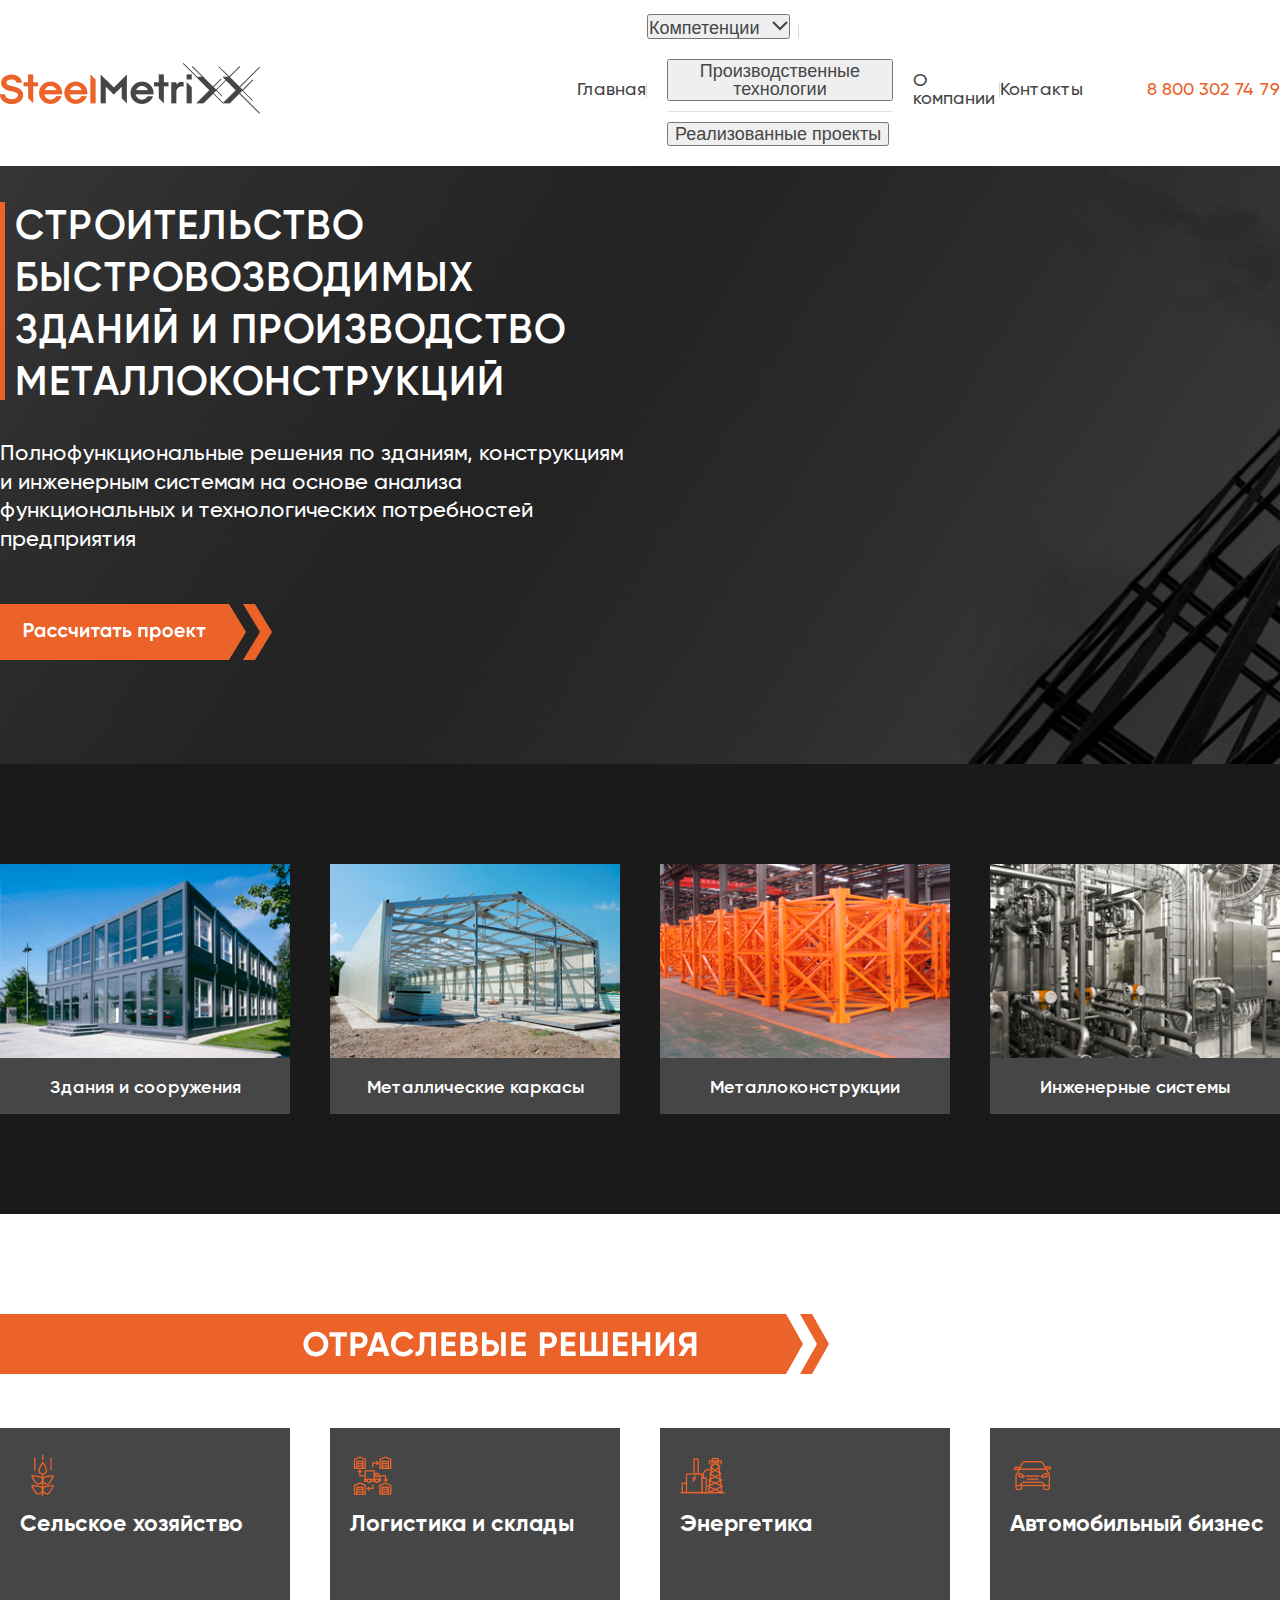
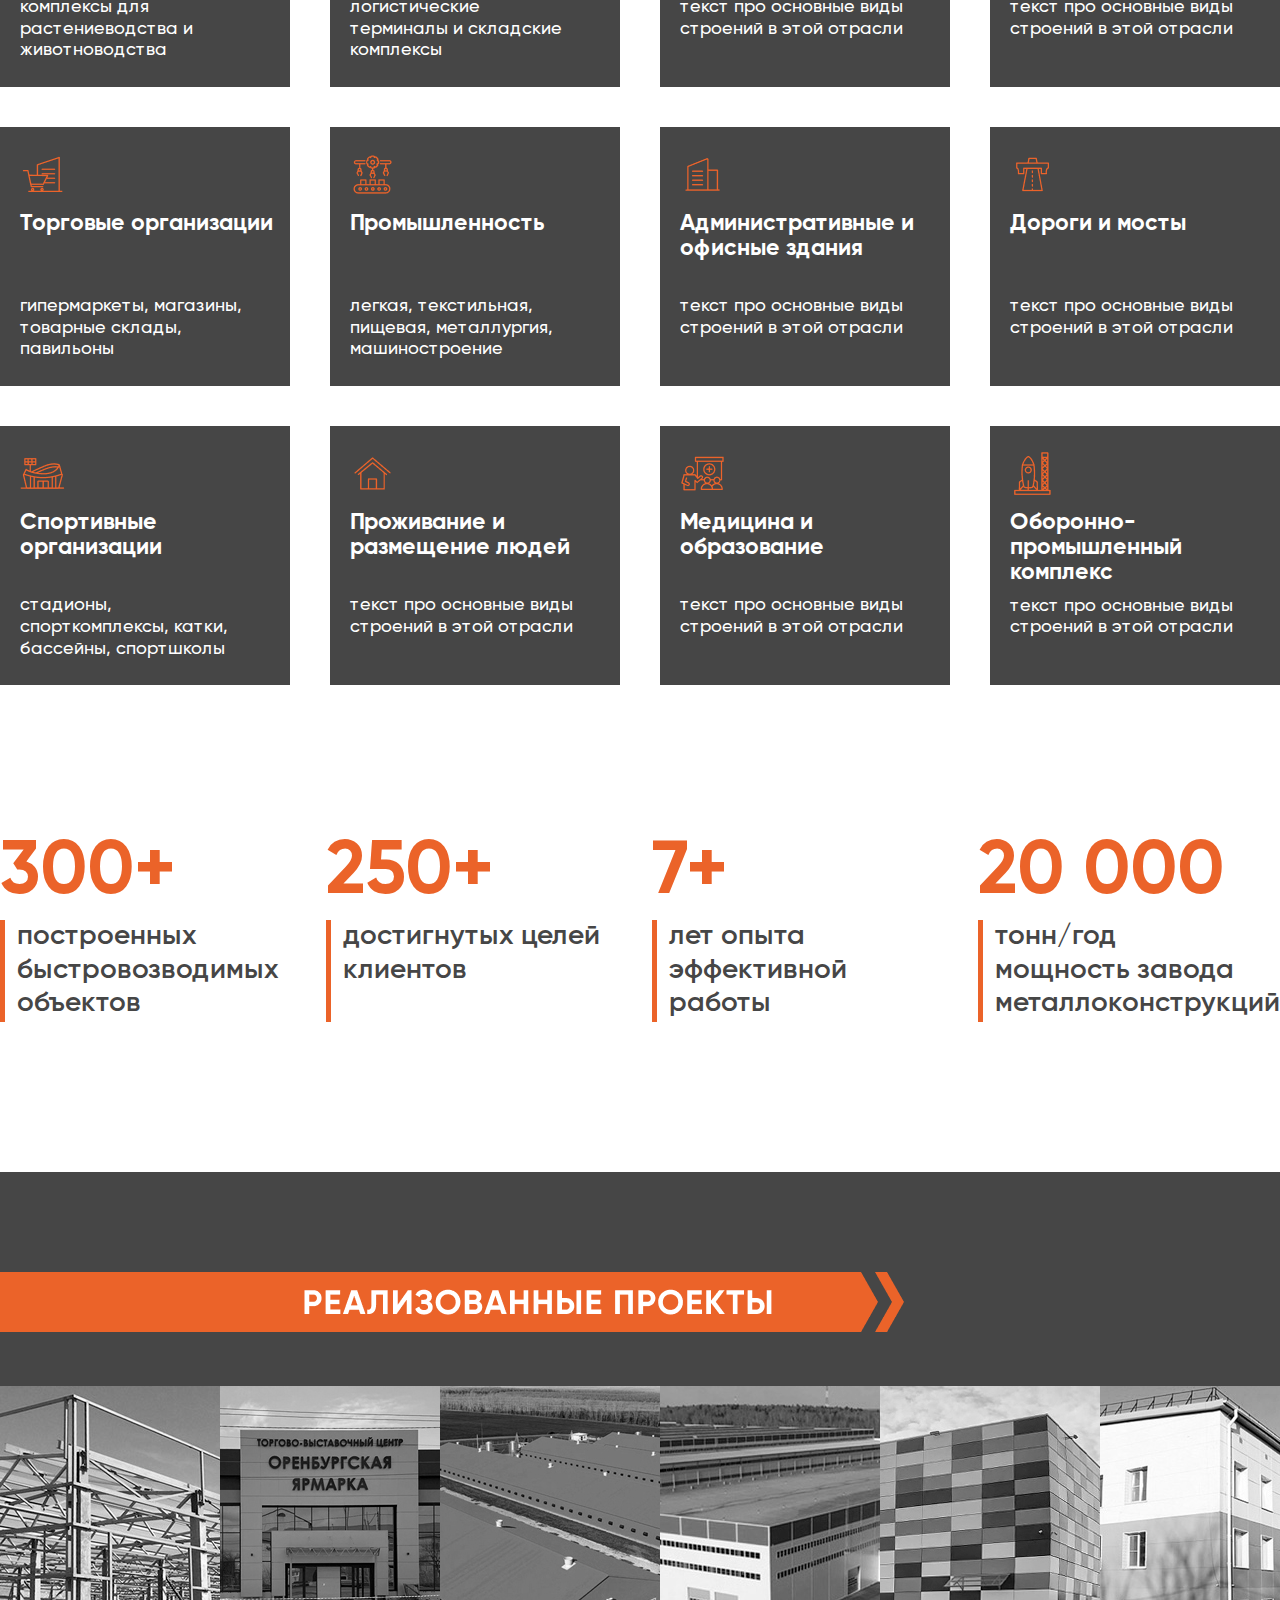
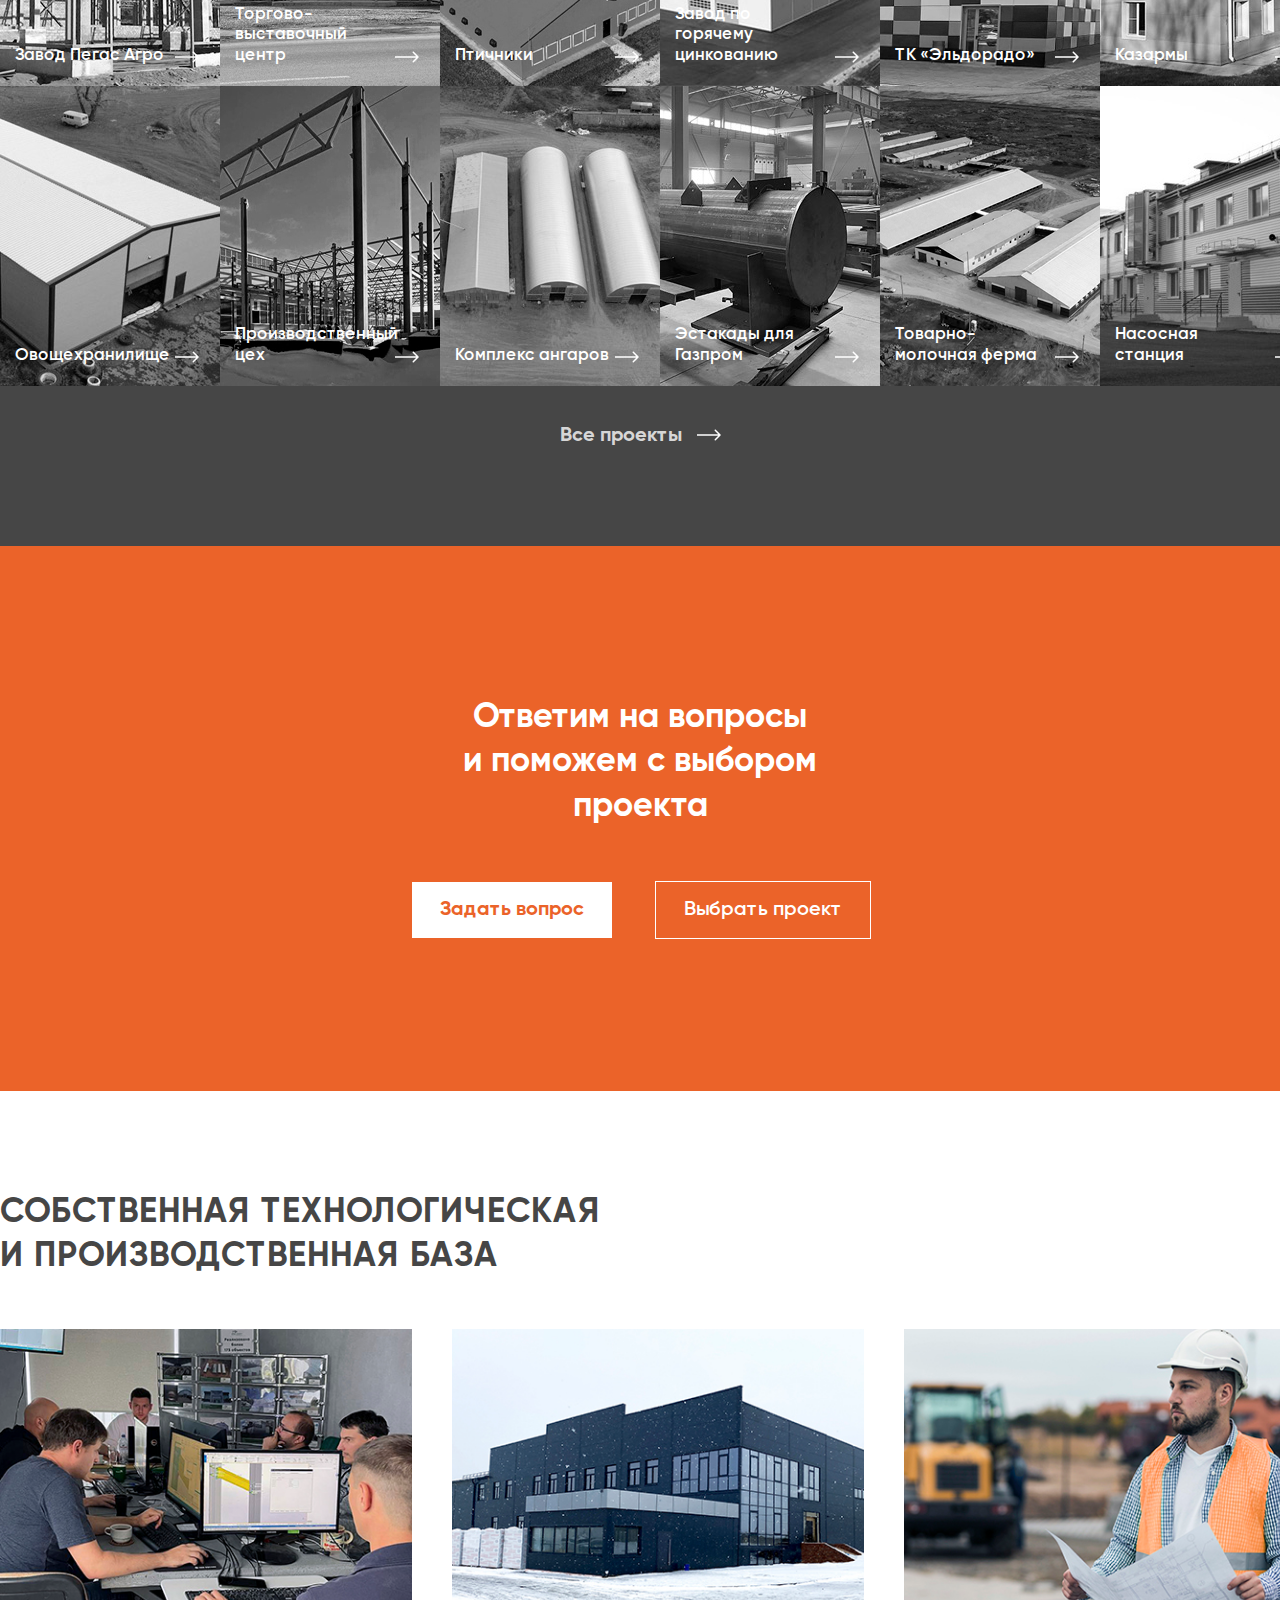
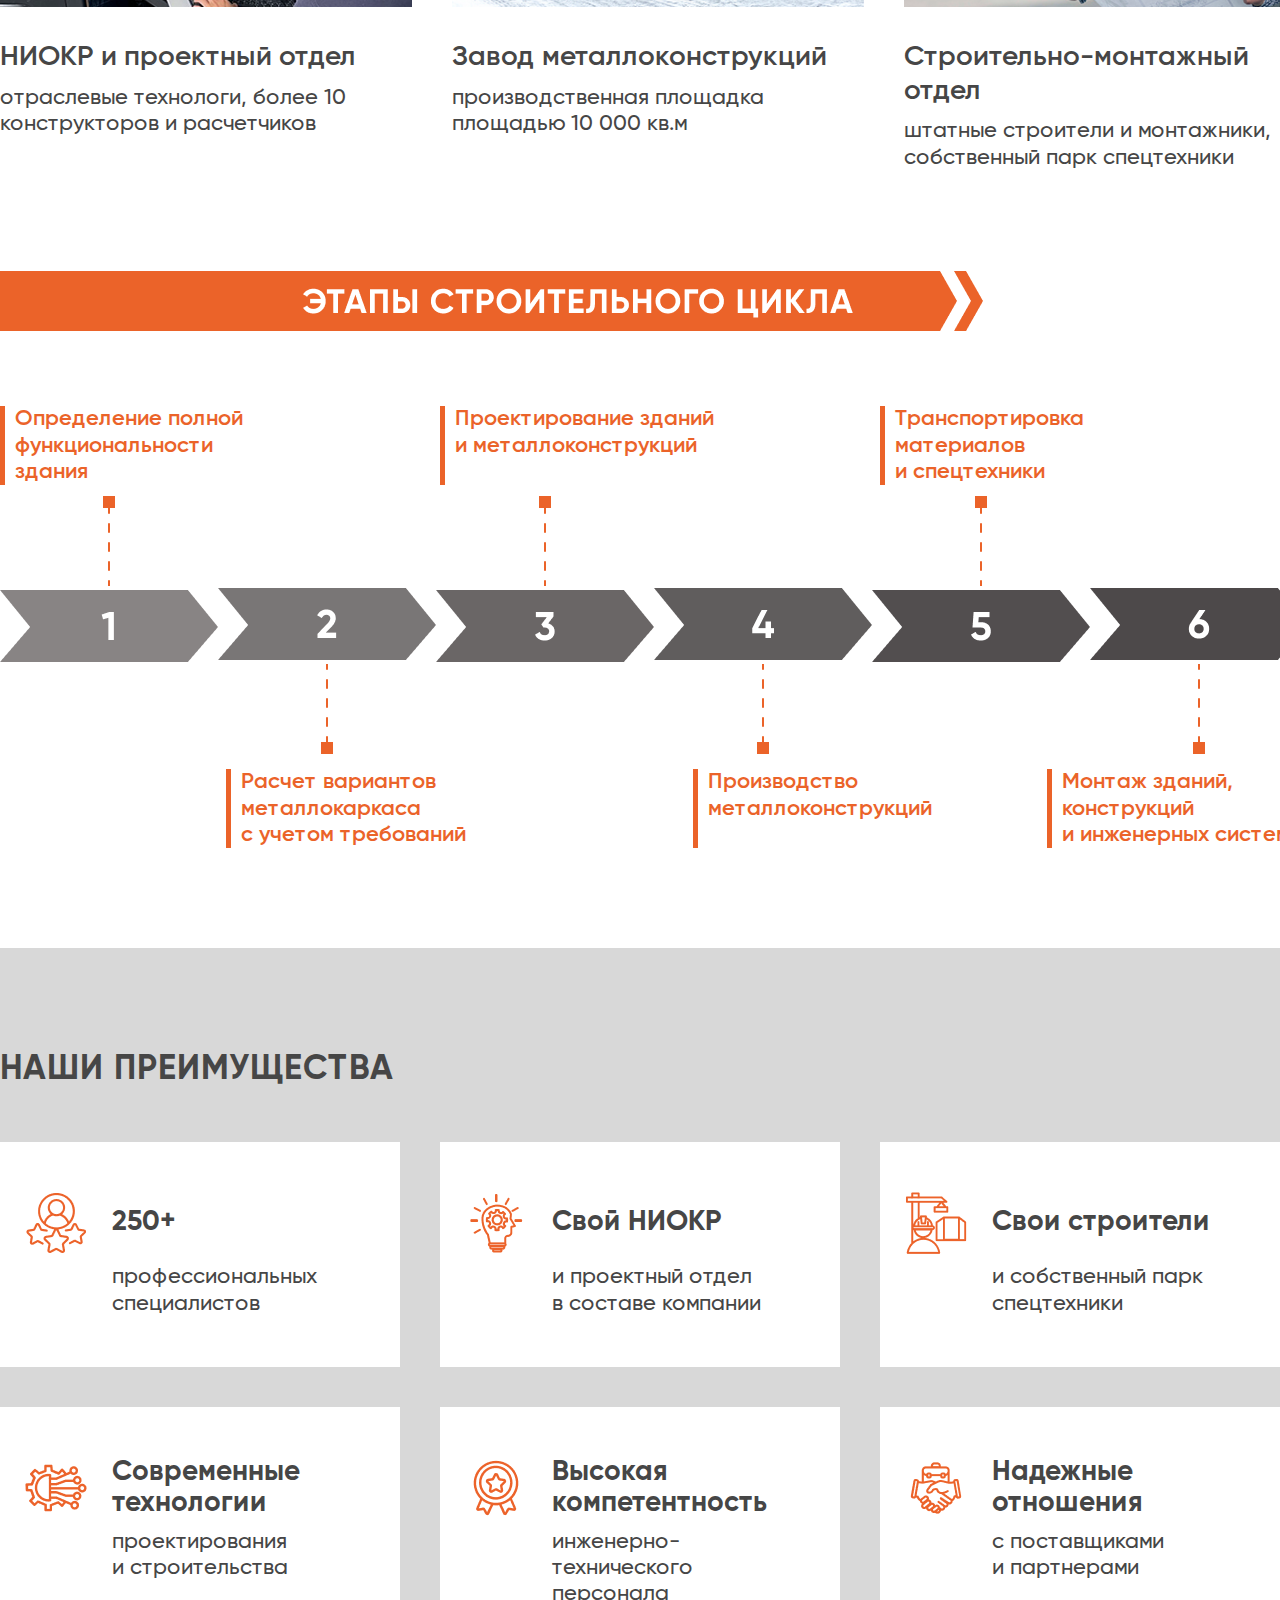
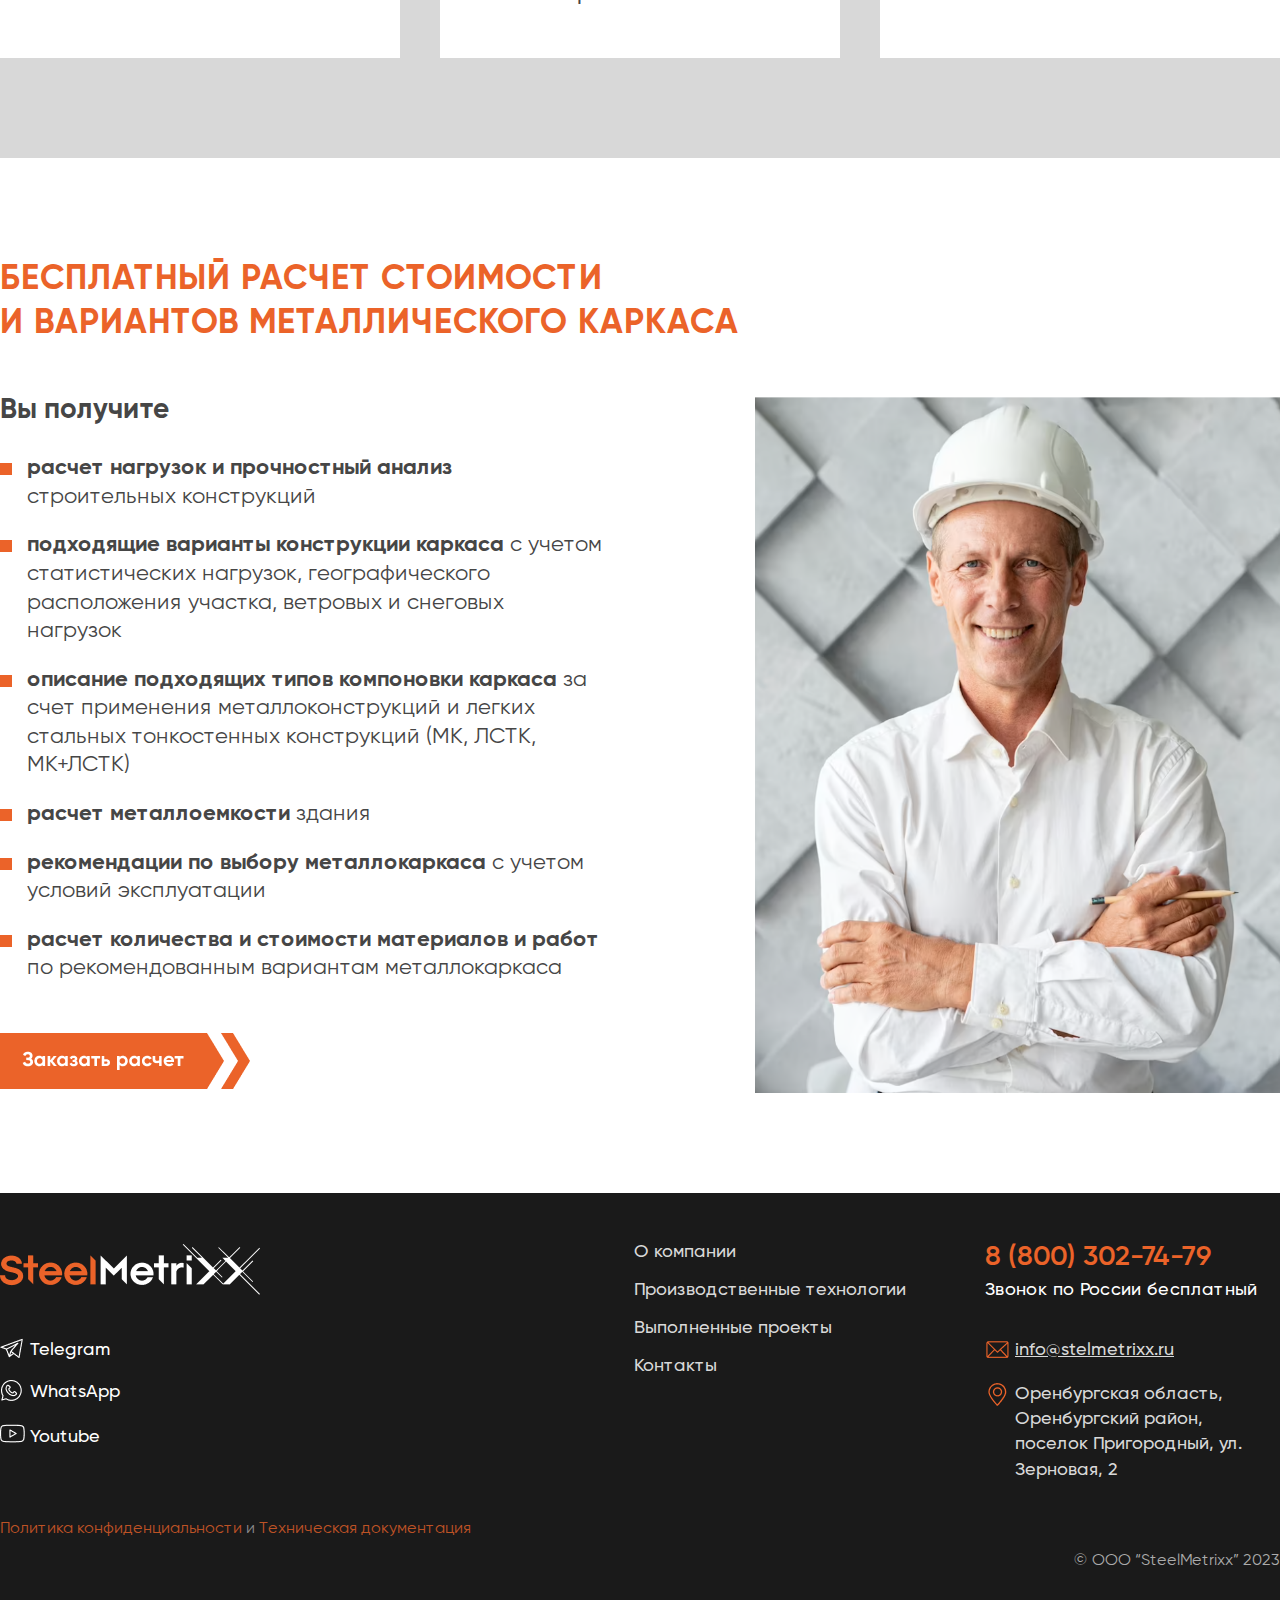
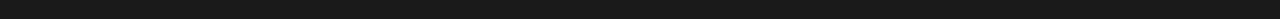
==== commit e4335b71: "pravki22/11" ====
--- a/page1.html
+++ b/page1.html
@@ -19,22 +19,18 @@
                 </div>
                 <nav class="menu center">
                     <ul class="btn-menu">
-                        <li><a href="#">Главная</a></li>
-                        <!-- <li><a href="#">Компетенции<img src="./images/arrowhed.png" alt="arrowhed"></a></li><img src="./images/lineheader.png" alt="lineheader"> -->
+                        <li><a href="./page1.html">Главная</a></li><img src="./images/lineheader.png" alt="lineheader">
                         <li class="dropdown">
-                            <button class="btn dropdown-toggle" type="button" data-bs-toggle="dropdown" aria-expanded="false">
-                                Компетенции
-                            </button>
+                            <button class="btn" type="button" data-bs-toggle="dropdown" aria-expanded="false">
+                                Компетенции <img src="./images/arrowhed.png" alt="arrowhed">
+                            </button><img class="line" src="./images/lineheader.png" alt="lineheader">
                             <ul class="dropdown-menu">
-                              <li><button class="dropdown-item" type="button"><a href="#">Производственные технологии</a></button></li>
-                              <li><button class="dropdown-item" type="button"><a href="#">Реализованные проекты</a></button></li>
+                              <li class="one"><button class="dropdown-item" type="button"><a href="./page4.html">Производственные технологии</a></button></li>
+                              <li class="two"><button class="dropdown-item" type="button"><a href="./page5.html">Реализованные проекты</a></button></li>
                             </ul>
-                        </li>
-
-                                                      
-                        
-                        <li><a href="#">О компании</a></li>
-                        <li><a href="#">Контакты</a></li>
+                        </li>                            
+                        <li><a href="./page3.html">О компании</a></li><img src="./images/lineheader.png" alt="lineheader">
+                        <li><a href="./page2.html">Контакты</a></li>
                     </ul>
                 </nav>
                 <div class="tel center">
@@ -473,10 +469,10 @@
                 </div>
                 <div class="footer-center">
                     <ul>
-                        <li><a href="#">О компании</a></li>
-                        <li><a href="#">Производственные технологии</a></li>
-                        <li><a href="#">Выполненные проекты</a></li>
-                        <li><a href="#">Контакты</a></li>
+                        <li><a href="./page3.html">О компании</a></li>
+                        <li><a href="./page4.html">Производственные технологии</a></li>
+                        <li><a href="./page5.html">Выполненные проекты</a></li>
+                        <li><a href="./page2.html">Контакты</a></li>
                     </ul>
                 </div>
                 <div class="footer-right">
--- a/css/stylepage1.css
+++ b/css/stylepage1.css
@@ -72,7 +72,6 @@
     left: 0;
     width: 100%;
     z-index: 1;
-
 }
 
 .container-first header{
@@ -82,7 +81,7 @@
     margin-bottom: 14px;
     align-items: center;
     display: grid;
-    grid-template-columns: 610px 1fr 197px;
+    grid-template-columns: 1fr 506px 197px;
 }
 .container-first header .menu .btn-menu{
     display: flex;
@@ -96,8 +95,33 @@
     font-weight: 500;
     line-height: 100%; /* 18px */
     text-decoration: none;
-}
-
+    padding: 0;
+}
+.container-first header .menu .btn-menu .dropdown .btn img{
+    padding-left: 8px;
+}
+
+.container-first header .menu .btn-menu .dropdown .btn:hover{
+    color: #EB6329;
+}
+
+.container-first header .menu .btn-menu .dropdown .line{
+    margin-left: 8px;
+    vertical-align: bottom;
+}
+
+.container-first header .menu .btn-menu .dropdown .dropdown-menu{
+    padding: 20px;
+}
+
+.container-first header .menu .btn-menu .dropdown .dropdown-menu .one{
+    padding-bottom: 10px;
+    border-bottom: solid 1px #E3E3E3;
+}
+
+.container-first header .menu .btn-menu .dropdown .dropdown-menu .two{
+    padding-top: 10px;
+}
 
 .container-first header .menu ul li a,
 .container-first header .tel{
@@ -106,12 +130,16 @@
     font-weight: 500;
     line-height: 100%; /* 18px */
     text-decoration: none;
-}
-
-/* .container-first header .menu ul li a img{
+    
+}
+
+.container-first header .menu ul li a:hover{
+    color: #EB6329;
+}
+.container-first header .menu ul li a img{
     margin-left: 8px;
     vertical-align: bottom;
-} */
+}
 
 .container-first header .tel{
     color: #EB6329;
@@ -120,9 +148,12 @@
 }
 
 .container-head .head-content{
+    width: 100%;
+    height: 100%;
     background-image: url(../images/headfon.jpg);
-    padding-top: 100px;
+    padding-top: 102px;
     background-size: cover;
+
 
 }
 
@@ -301,6 +332,13 @@
 
 .container-projects .projects-top .projects-carts .carts{
     position: relative;
+}
+.container-projects .projects-top .projects-carts .carts .fonts img{
+    filter: grayscale(100);
+}
+
+.container-projects .projects-top .projects-carts .carts .fonts img:hover{
+    filter: grayscale(0);
 }
 
 .container-projects .projects-top .projects-carts .carts .text a{
@@ -374,7 +412,7 @@
     padding: 18px 28px;
     border: solid;
     background-color: #FFF;
-    width: 141px;
+
 }
 
 .container-projects .projects-bottom .projects-button .choose p{
@@ -385,7 +423,7 @@
     padding: 18px 28px;
     border: solid 1px #FFF;
     background-color: #EB6329;
-    width: 154px;
+
 }
 
 
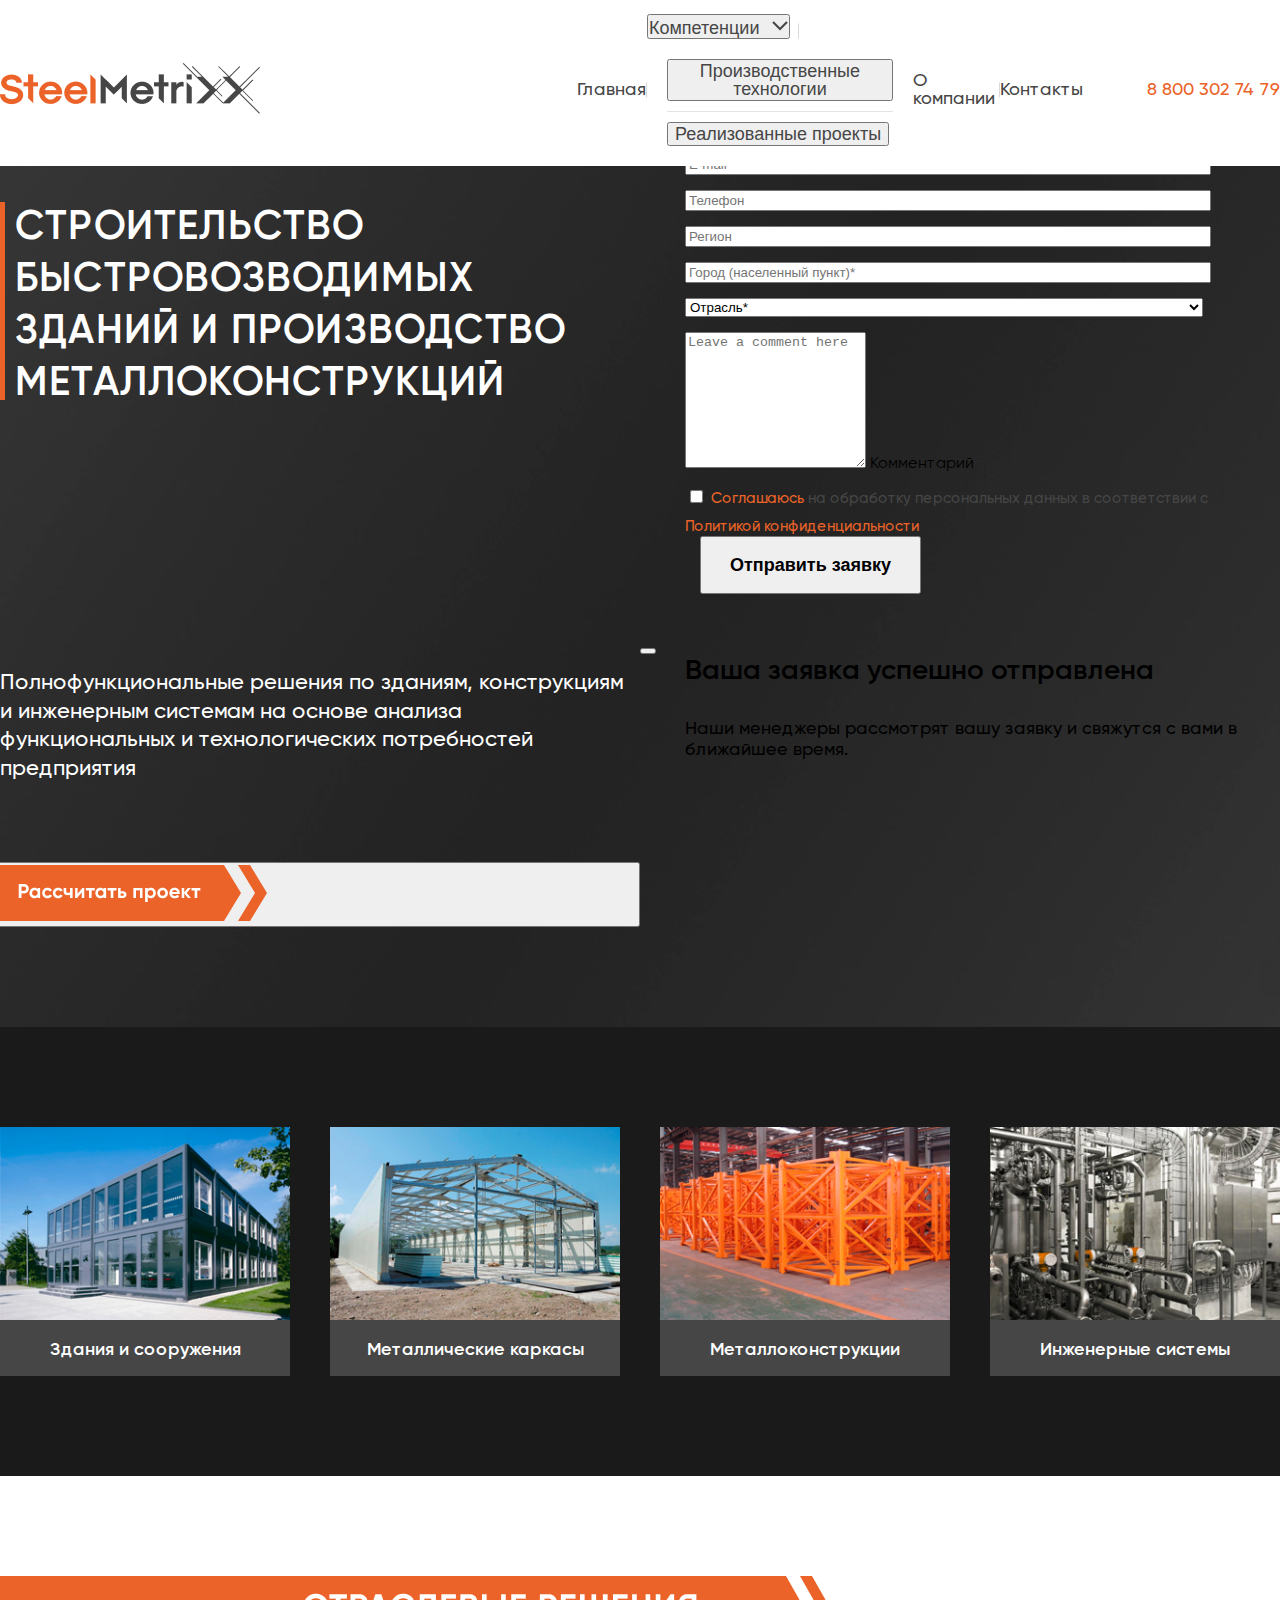
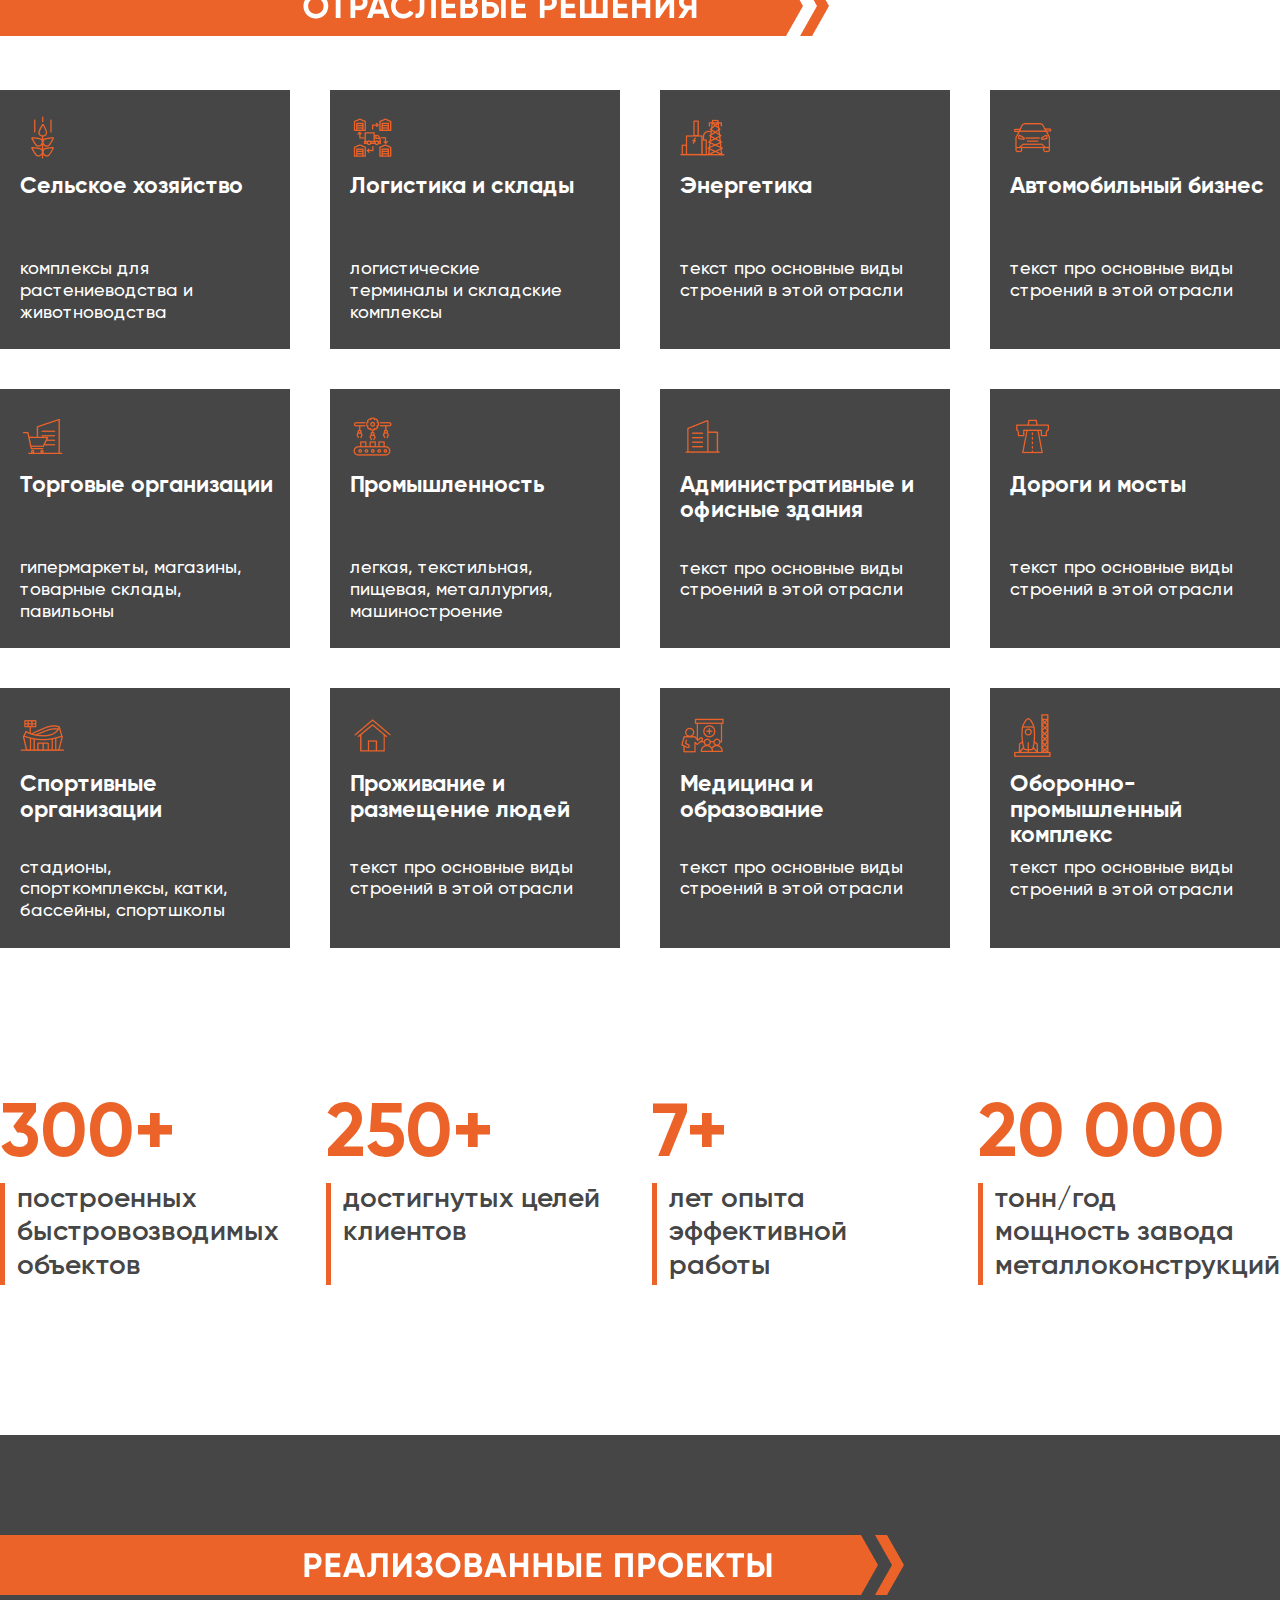
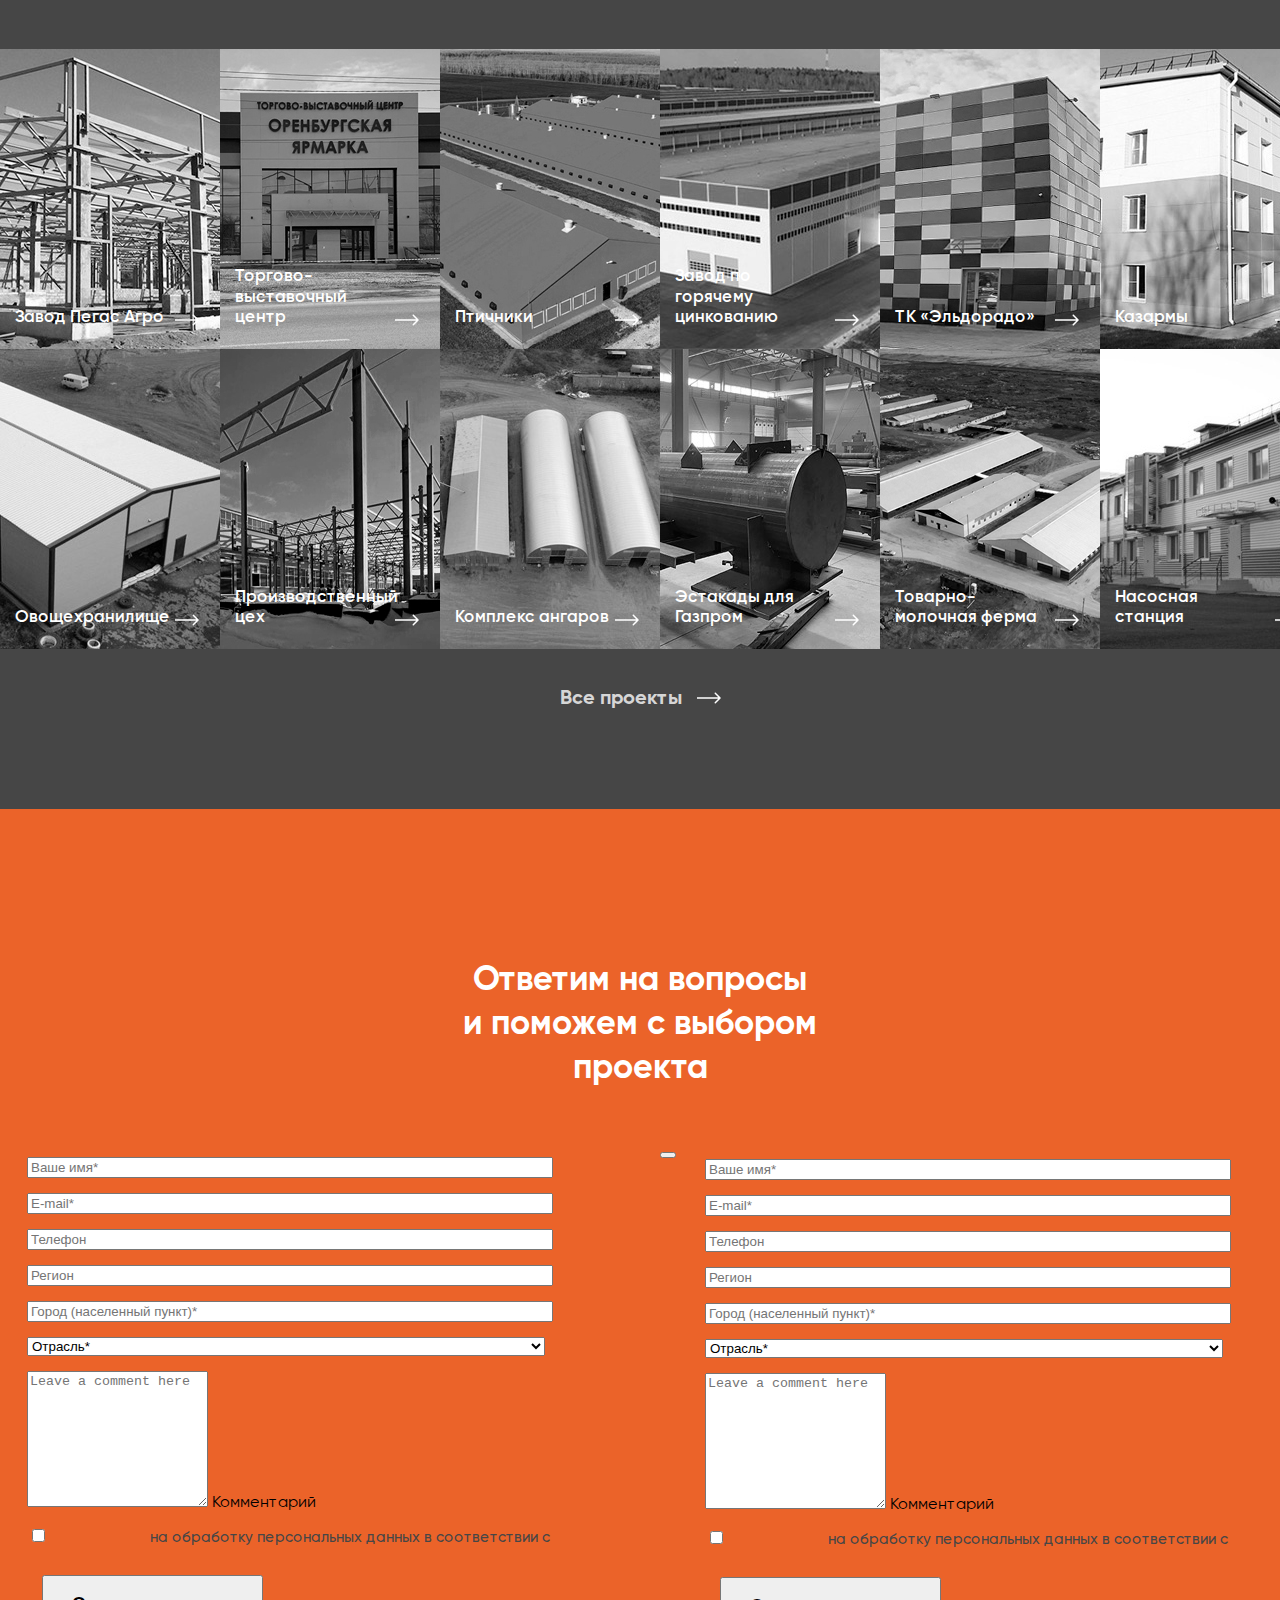
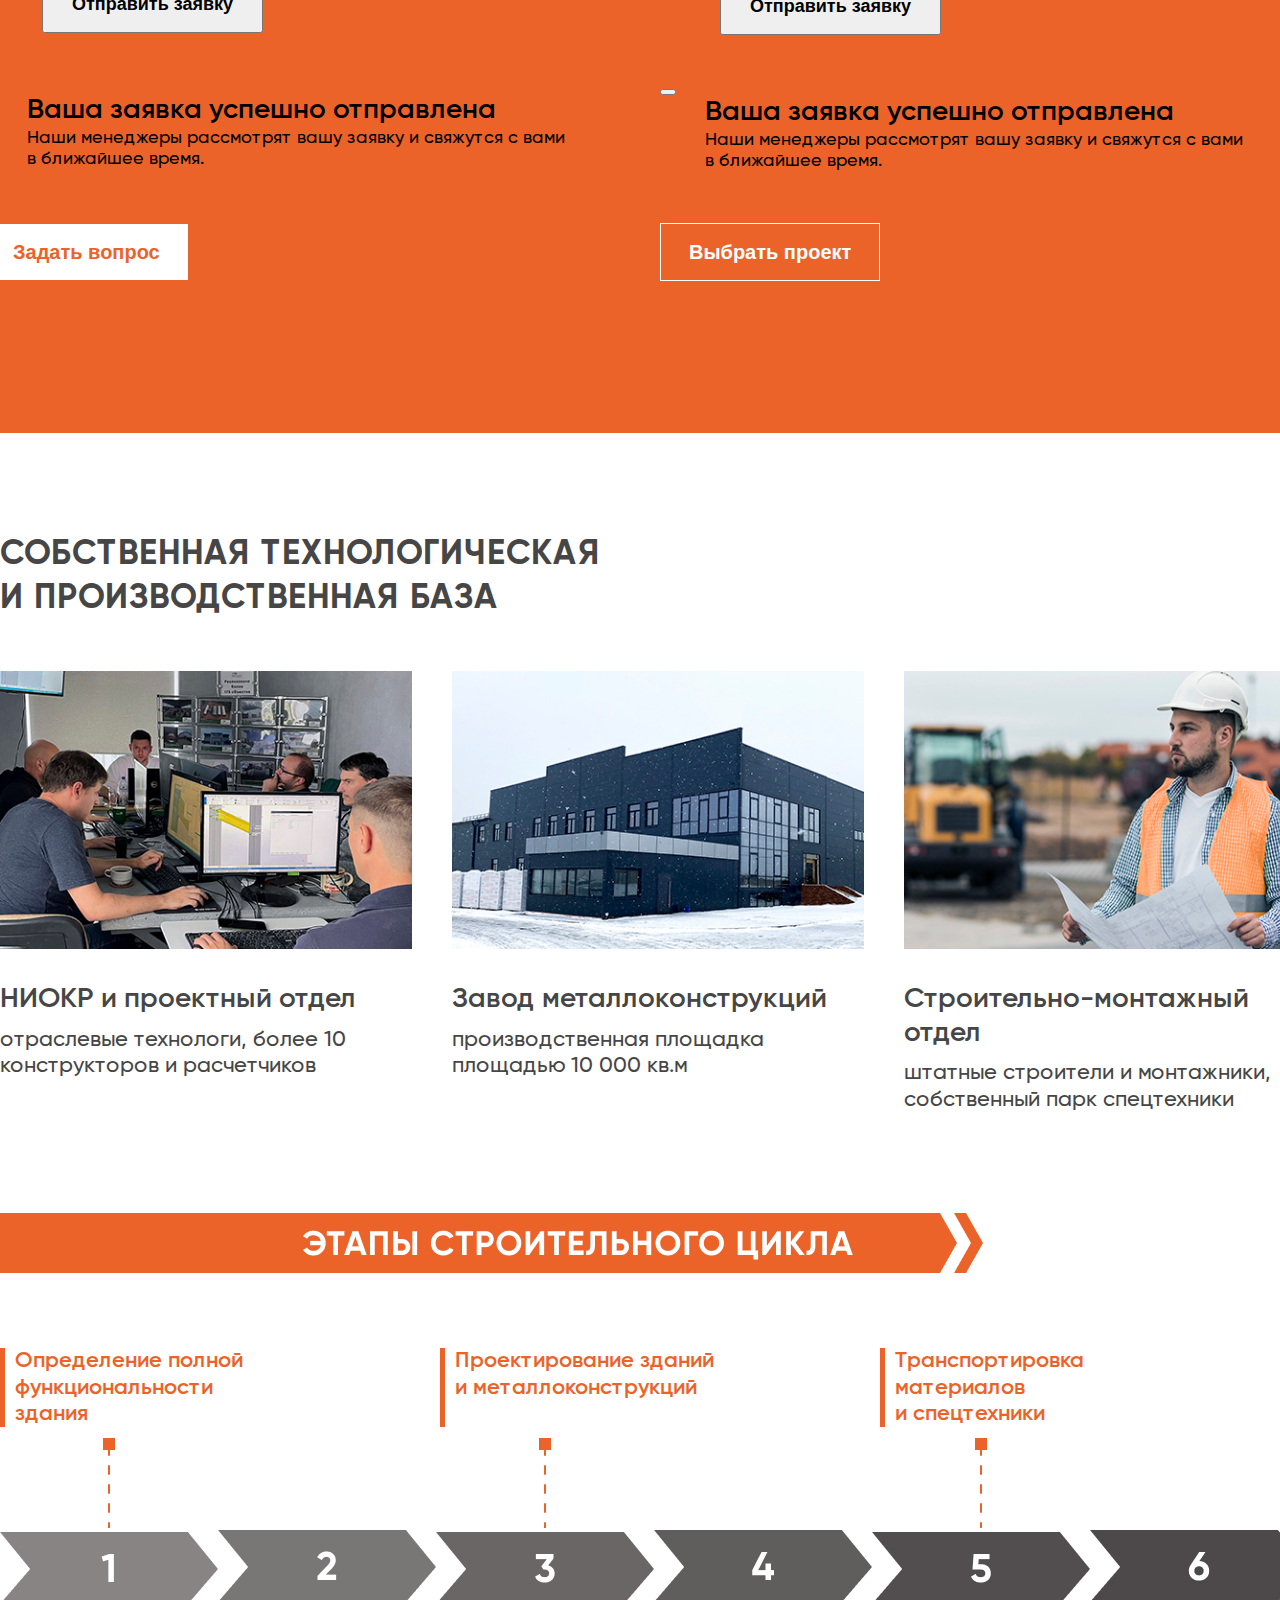
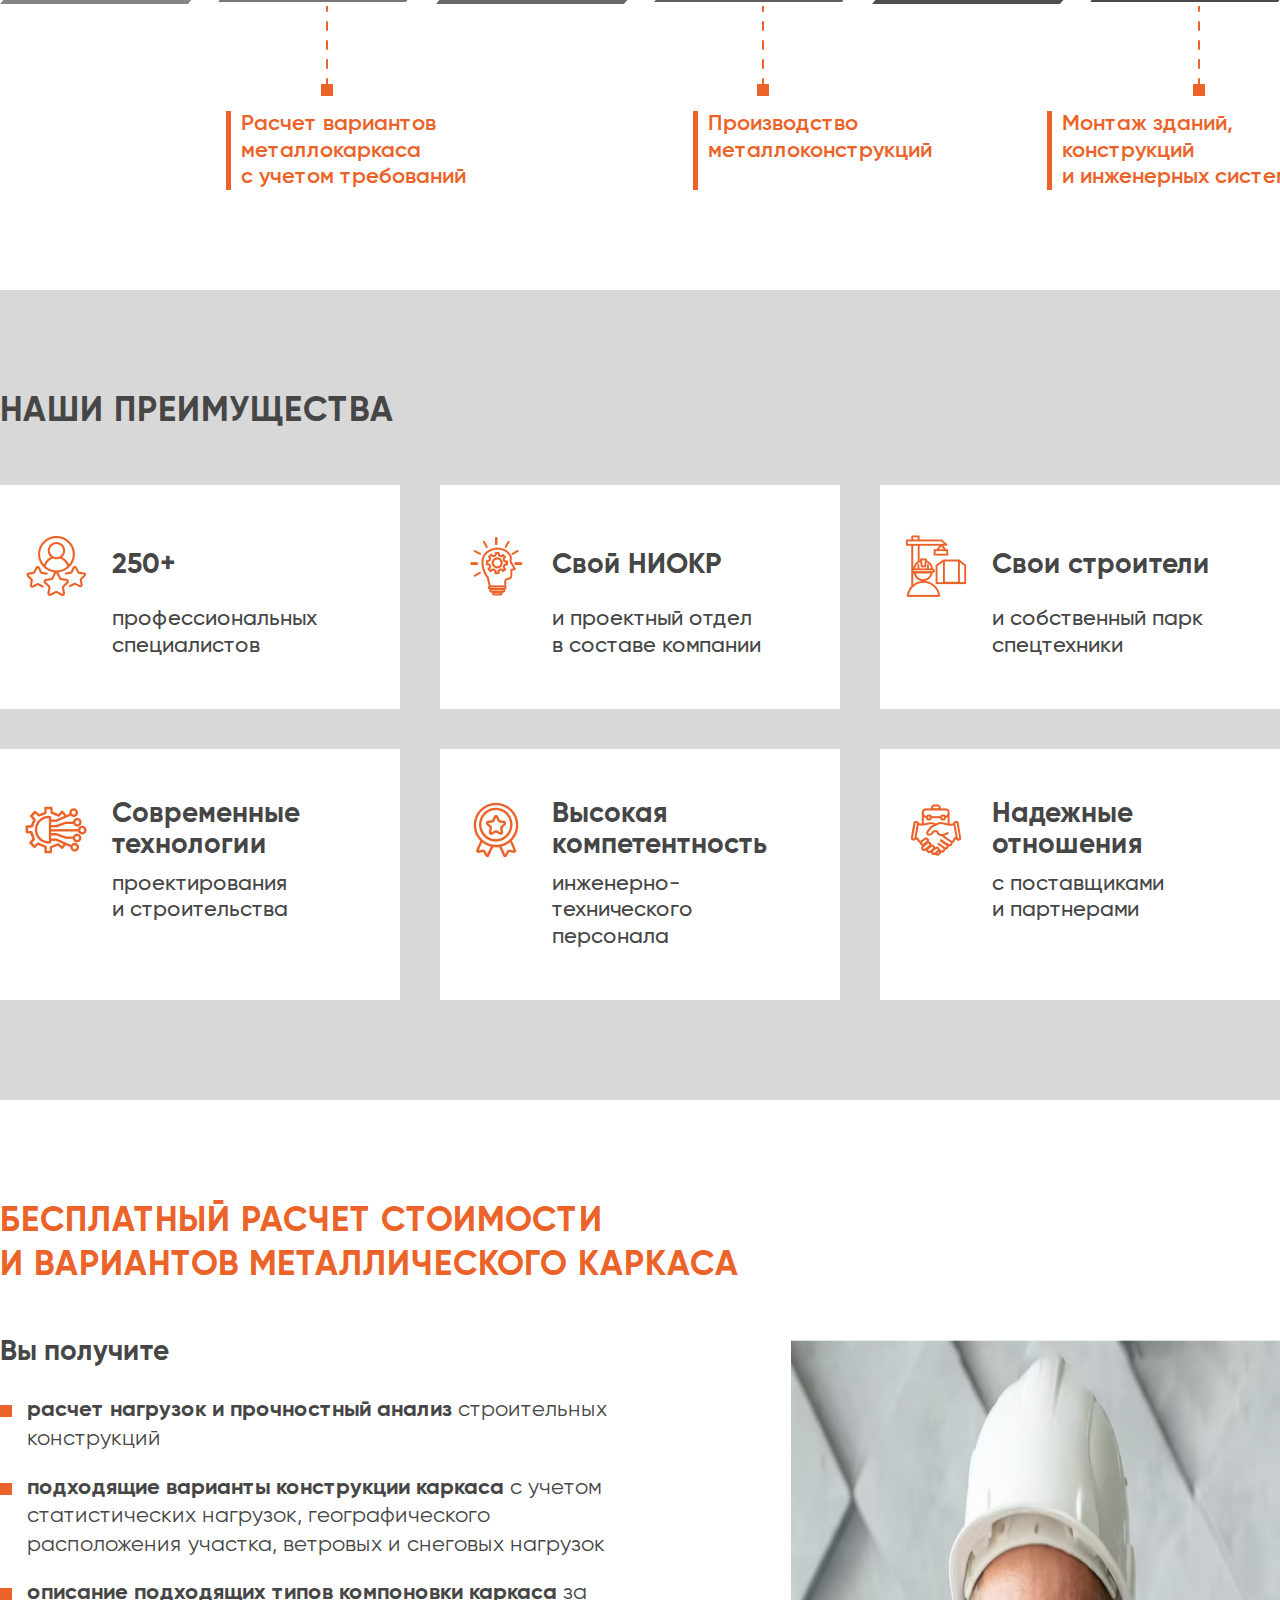
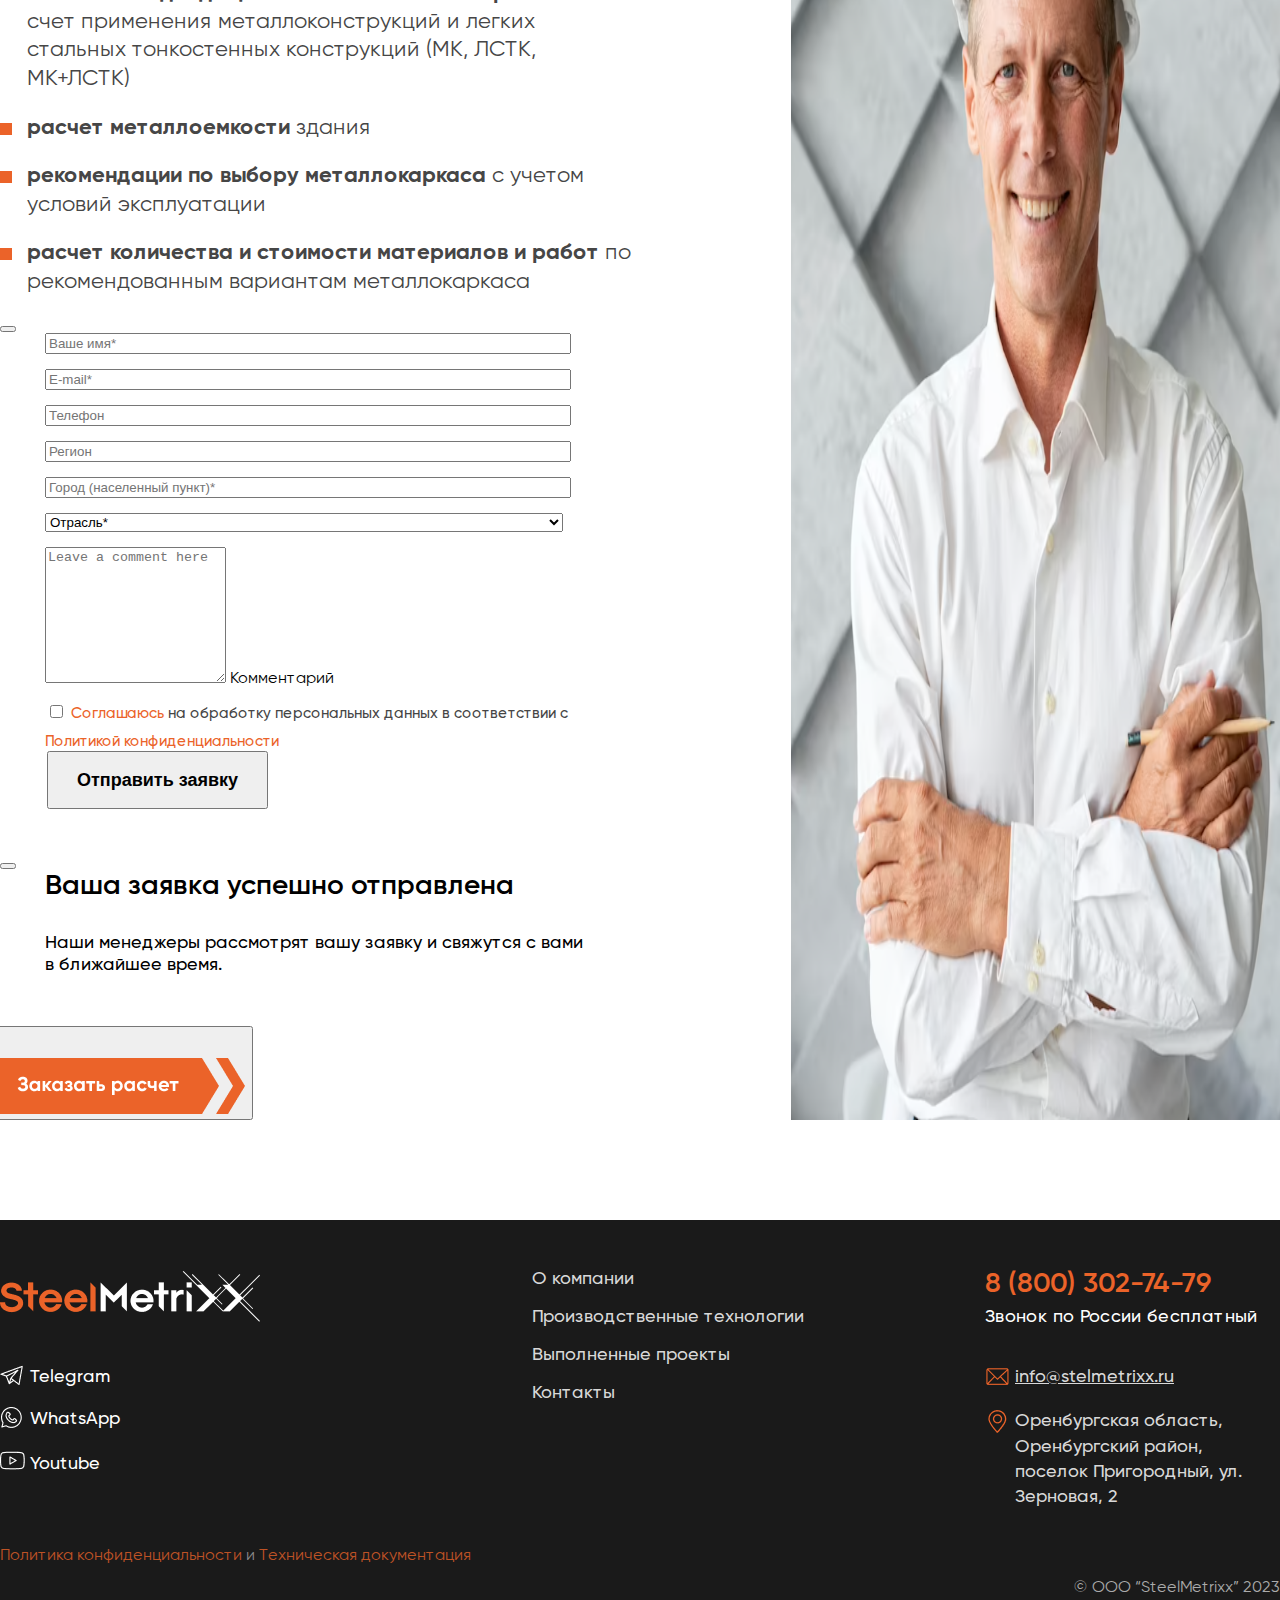
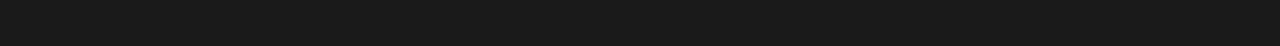
==== commit b35e415a: "23/11" ====
--- a/page1.html
+++ b/page1.html
@@ -51,7 +51,67 @@
                         </div>
                         <p>Полнофункциональные решения по зданиям, конструкциям
                             и инженерным системам на основе анализа функциональных и технологических потребностей предприятия</p>
-                        <a href="#"><img src="./images/button main arrow.png" alt="button arrow"></a>
+                            <div class="modal fade" id="exampleModalToggle" aria-hidden="true" aria-labelledby="exampleModalToggleLabel" tabindex="-1">
+                                <div class="modal-dialog modal-dialog-centered">
+                                  <div class="modal-content">
+                                    <div class="modal-header">
+                                      <button type="button" class="btn-close" data-bs-dismiss="modal" aria-label="Close"></button>
+                                    </div>
+                                    <div class="modal-body">
+                                        <div class="contacts-right">
+                                            <input class="form-control form-control-lg" type="text" placeholder="Ваше имя*" aria-label="default input example">
+                                            <input class="form-control form-control-lg" type="text" placeholder="E-mail*" aria-label="default input example">
+                                            <input class="form-control form-control-lg" type="text" placeholder="Телефон" aria-label="default input example">
+                                            <input class="form-control form-control-lg" type="text" placeholder="Регион" aria-label="default input example">
+                                            <input class="form-control form-control-lg" type="text" placeholder="Город (населенный пункт)*" aria-label="default input example">
+                                            <select class="form-select" aria-label="Default select example">
+                                                <option selected>Отрасль*</option>
+                                                <option class="name" value="1">Сельское хозяйство</option>
+                                                <option class="name" value="2">Логистика и склады</option>
+                                                <option class="name" value="3">Торговые организации</option>
+                                                <option class="name" value="4">Промышленность</option>
+                                                <option class="name" value="5">Спортивные организации</option>
+                                                <option class="name" value="6">Проживание и размещение людей</option>
+                                                <option class="name" value="7">Энергетика</option>
+                                                <option class="name" value="8">Автомобильный бизнес</option>
+                                                <option class="name" value="9">Административные и офисные здания</option>
+                                                <option class="name" value="10">Медицина и образование</option>
+                                                <option class="name" value="11">Дороги и мосты</option>
+                                                <option class="name" value="12">Оборонно-промышленный комплекс</option>
+                                            </select>
+                                            <div class="form-floating">
+                                                <textarea class="form-control" placeholder="Leave a comment here" id="floatingTextarea"></textarea>
+                                                <label for="floatingTextarea">Комментарий</label>
+                                            </div>
+                                            <div class="form-check">
+                                                <input class="form-check-input" type="checkbox" value="" id="flexCheckDefault">
+                                                <label class="form-check-label" for="flexCheckDefault">
+                                                    Соглашаюсь <span>на обработку персональных данных в соответствии с</span> Политикой конфиденциальности
+                                                </label>
+                                            </div>
+                                        </div>
+                                    </div>
+                                    <div class="modal-footer">
+                                      <button class="btn btn-dark" data-bs-target="#exampleModalToggle2" data-bs-toggle="modal">Отправить заявку</button>
+                                    </div>
+                                  </div>
+                                </div>
+                              </div>
+                              <div class="modal fade" id="exampleModalToggle2" aria-hidden="true" aria-labelledby="exampleModalToggleLabel2" tabindex="-1">
+                                <div class="modal-dialog modal-dialog-centered">
+                                  <div class="modal-content">
+                                    <div class="modal-header">
+                                      <button type="button" class="btn-close" data-bs-dismiss="modal" aria-label="Close"></button>
+                                    </div>
+                                    <div class="modal-body">
+                                        <h3>Ваша заявка успешно отправлена</h3>
+                                        <p>Наши менеджеры рассмотрят вашу заявку 
+                                        и свяжутся с вами в ближайшее время.</p>
+                                    </div>
+                                  </div>
+                                </div>
+                              </div>
+                              <button class="btn btn-headarrow" data-bs-target="#exampleModalToggle" data-bs-toggle="modal"><img src="./images/button main arrow.png" alt="button arrow"></button>
                     </div>
                 </div>
             <div class="head-botton">
@@ -280,10 +340,131 @@
                 </div>
                 <div class="projects-button center">
                     <div class="set">
-                        <p>Задать вопрос</p>
+                        <div class="modal fade" id="exampleModalToggle" aria-hidden="true" aria-labelledby="exampleModalToggleLabel" tabindex="-1">
+                            <div class="modal-dialog modal-dialog-centered">
+                              <div class="modal-content">
+                                <div class="modal-header">
+                                  <button type="button" class="btn-close" data-bs-dismiss="modal" aria-label="Close"></button>
+                                </div>
+                                <div class="modal-body">
+                                    <div class="contacts-right">
+                                        <input class="form-control form-control-lg" type="text" placeholder="Ваше имя*" aria-label="default input example">
+                                        <input class="form-control form-control-lg" type="text" placeholder="E-mail*" aria-label="default input example">
+                                        <input class="form-control form-control-lg" type="text" placeholder="Телефон" aria-label="default input example">
+                                        <input class="form-control form-control-lg" type="text" placeholder="Регион" aria-label="default input example">
+                                        <input class="form-control form-control-lg" type="text" placeholder="Город (населенный пункт)*" aria-label="default input example">
+                                        <select class="form-select" aria-label="Default select example">
+                                            <option selected>Отрасль*</option>
+                                            <option class="name" value="1">Сельское хозяйство</option>
+                                            <option class="name" value="2">Логистика и склады</option>
+                                            <option class="name" value="3">Торговые организации</option>
+                                            <option class="name" value="4">Промышленность</option>
+                                            <option class="name" value="5">Спортивные организации</option>
+                                            <option class="name" value="6">Проживание и размещение людей</option>
+                                            <option class="name" value="7">Энергетика</option>
+                                            <option class="name" value="8">Автомобильный бизнес</option>
+                                            <option class="name" value="9">Административные и офисные здания</option>
+                                            <option class="name" value="10">Медицина и образование</option>
+                                            <option class="name" value="11">Дороги и мосты</option>
+                                            <option class="name" value="12">Оборонно-промышленный комплекс</option>
+                                        </select>
+                                        <div class="form-floating">
+                                            <textarea class="form-control" placeholder="Leave a comment here" id="floatingTextarea"></textarea>
+                                            <label for="floatingTextarea">Комментарий</label>
+                                        </div>
+                                        <div class="form-check">
+                                            <input class="form-check-input" type="checkbox" value="" id="flexCheckDefault">
+                                            <label class="form-check-label" for="flexCheckDefault">
+                                                Соглашаюсь <span>на обработку персональных данных в соответствии с</span> Политикой конфиденциальности
+                                            </label>
+                                        </div>
+                                    </div>
+                                </div>
+                                <div class="modal-footer">
+                                  <button class="btn btn-dark" data-bs-target="#exampleModalToggle2" data-bs-toggle="modal">Отправить заявку</button>
+                                </div>
+                              </div>
+                            </div>
+                          </div>
+                          <div class="modal fade" id="exampleModalToggle2" aria-hidden="true" aria-labelledby="exampleModalToggleLabel2" tabindex="-1">
+                            <div class="modal-dialog modal-dialog-centered">
+                              <div class="modal-content">
+                                <div class="modal-header">
+                                  <button type="button" class="btn-close" data-bs-dismiss="modal" aria-label="Close"></button>
+                                </div>
+                                <div class="modal-body">
+                                    <h3>Ваша заявка успешно отправлена</h3>
+                                    <p>Наши менеджеры рассмотрят вашу заявку 
+                                    и свяжутся с вами в ближайшее время.</p>
+                                </div>
+                              </div>
+                            </div>
+                          </div>
+                          <button class="btn btn-projectsone" data-bs-target="#exampleModalToggle" data-bs-toggle="modal"><p>Задать вопрос</p></button>
+
                     </div>
                     <div class="choose">
-                        <p>Выбрать проект</p>
+                        <div class="modal fade" id="exampleModalToggle" aria-hidden="true" aria-labelledby="exampleModalToggleLabel" tabindex="-1">
+                            <div class="modal-dialog modal-dialog-centered">
+                              <div class="modal-content">
+                                <div class="modal-header">
+                                  <button type="button" class="btn-close" data-bs-dismiss="modal" aria-label="Close"></button>
+                                </div>
+                                <div class="modal-body">
+                                    <div class="contacts-right">
+                                        <input class="form-control form-control-lg" type="text" placeholder="Ваше имя*" aria-label="default input example">
+                                        <input class="form-control form-control-lg" type="text" placeholder="E-mail*" aria-label="default input example">
+                                        <input class="form-control form-control-lg" type="text" placeholder="Телефон" aria-label="default input example">
+                                        <input class="form-control form-control-lg" type="text" placeholder="Регион" aria-label="default input example">
+                                        <input class="form-control form-control-lg" type="text" placeholder="Город (населенный пункт)*" aria-label="default input example">
+                                        <select class="form-select" aria-label="Default select example">
+                                            <option selected>Отрасль*</option>
+                                            <option class="name" value="1">Сельское хозяйство</option>
+                                            <option class="name" value="2">Логистика и склады</option>
+                                            <option class="name" value="3">Торговые организации</option>
+                                            <option class="name" value="4">Промышленность</option>
+                                            <option class="name" value="5">Спортивные организации</option>
+                                            <option class="name" value="6">Проживание и размещение людей</option>
+                                            <option class="name" value="7">Энергетика</option>
+                                            <option class="name" value="8">Автомобильный бизнес</option>
+                                            <option class="name" value="9">Административные и офисные здания</option>
+                                            <option class="name" value="10">Медицина и образование</option>
+                                            <option class="name" value="11">Дороги и мосты</option>
+                                            <option class="name" value="12">Оборонно-промышленный комплекс</option>
+                                        </select>
+                                        <div class="form-floating">
+                                            <textarea class="form-control" placeholder="Leave a comment here" id="floatingTextarea"></textarea>
+                                            <label for="floatingTextarea">Комментарий</label>
+                                        </div>
+                                        <div class="form-check">
+                                            <input class="form-check-input" type="checkbox" value="" id="flexCheckDefault">
+                                            <label class="form-check-label" for="flexCheckDefault">
+                                                Соглашаюсь <span>на обработку персональных данных в соответствии с</span> Политикой конфиденциальности
+                                            </label>
+                                        </div>
+                                    </div>
+                                </div>
+                                <div class="modal-footer">
+                                  <button class="btn btn-dark" data-bs-target="#exampleModalToggle2" data-bs-toggle="modal">Отправить заявку</button>
+                                </div>
+                              </div>
+                            </div>
+                          </div>
+                          <div class="modal fade" id="exampleModalToggle2" aria-hidden="true" aria-labelledby="exampleModalToggleLabel2" tabindex="-1">
+                            <div class="modal-dialog modal-dialog-centered">
+                              <div class="modal-content">
+                                <div class="modal-header">
+                                  <button type="button" class="btn-close" data-bs-dismiss="modal" aria-label="Close"></button>
+                                </div>
+                                <div class="modal-body">
+                                    <h3>Ваша заявка успешно отправлена</h3>
+                                    <p>Наши менеджеры рассмотрят вашу заявку 
+                                    и свяжутся с вами в ближайшее время.</p>
+                                </div>
+                              </div>
+                            </div>
+                          </div>
+                          <button class="btn btn-projectstwo" data-bs-target="#exampleModalToggle" data-bs-toggle="modal"><p>Выбрать проект</p></button>
                     </div>
                 </div>
             </div>
@@ -437,7 +618,69 @@
                         <img src="./images/icon/markercalculation.png" alt="markercalculation">
                         <p><strong>расчет количества и стоимости материалов и работ</strong> по рекомендованным вариантам металлокаркаса</p>
                     </div>
-                    <img src="./images/arrow calculation.png" alt="arrow calculation">
+<!-- Кнопка -->
+                    <div class="modal fade" id="exampleModalToggle" aria-hidden="true" aria-labelledby="exampleModalToggleLabel" tabindex="-1">
+                        <div class="modal-dialog modal-dialog-centered">
+                          <div class="modal-content">
+                            <div class="modal-header">
+                              <button type="button" class="btn-close" data-bs-dismiss="modal" aria-label="Close"></button>
+                            </div>
+                            <div class="modal-body">
+                                <div class="contacts-right">
+                                    <input class="form-control form-control-lg" type="text" placeholder="Ваше имя*" aria-label="default input example">
+                                    <input class="form-control form-control-lg" type="text" placeholder="E-mail*" aria-label="default input example">
+                                    <input class="form-control form-control-lg" type="text" placeholder="Телефон" aria-label="default input example">
+                                    <input class="form-control form-control-lg" type="text" placeholder="Регион" aria-label="default input example">
+                                    <input class="form-control form-control-lg" type="text" placeholder="Город (населенный пункт)*" aria-label="default input example">
+                                    <select class="form-select" aria-label="Default select example">
+                                        <option selected>Отрасль*</option>
+                                        <option class="name" value="1">Сельское хозяйство</option>
+                                        <option class="name" value="2">Логистика и склады</option>
+                                        <option class="name" value="3">Торговые организации</option>
+                                        <option class="name" value="4">Промышленность</option>
+                                        <option class="name" value="5">Спортивные организации</option>
+                                        <option class="name" value="6">Проживание и размещение людей</option>
+                                        <option class="name" value="7">Энергетика</option>
+                                        <option class="name" value="8">Автомобильный бизнес</option>
+                                        <option class="name" value="9">Административные и офисные здания</option>
+                                        <option class="name" value="10">Медицина и образование</option>
+                                        <option class="name" value="11">Дороги и мосты</option>
+                                        <option class="name" value="12">Оборонно-промышленный комплекс</option>
+                                    </select>
+                                    <div class="form-floating">
+                                        <textarea class="form-control" placeholder="Leave a comment here" id="floatingTextarea"></textarea>
+                                        <label for="floatingTextarea">Комментарий</label>
+                                    </div>
+                                    <div class="form-check">
+                                        <input class="form-check-input" type="checkbox" value="" id="flexCheckDefault">
+                                        <label class="form-check-label" for="flexCheckDefault">
+                                            Соглашаюсь <span>на обработку персональных данных в соответствии с</span> Политикой конфиденциальности
+                                        </label>
+                                    </div>
+                                </div>
+                            </div>
+                            <div class="modal-footer">
+                              <button class="btn btn-dark" data-bs-target="#exampleModalToggle2" data-bs-toggle="modal">Отправить заявку</button>
+                            </div>
+                          </div>
+                        </div>
+                      </div>
+                      <div class="modal fade" id="exampleModalToggle2" aria-hidden="true" aria-labelledby="exampleModalToggleLabel2" tabindex="-1">
+                        <div class="modal-dialog modal-dialog-centered">
+                          <div class="modal-content">
+                            <div class="modal-header">
+                              <button type="button" class="btn-close" data-bs-dismiss="modal" aria-label="Close"></button>
+                            </div>
+                            <div class="modal-body">
+                                <h3>Ваша заявка успешно отправлена</h3>
+                                <p>Наши менеджеры рассмотрят вашу заявку 
+                                и свяжутся с вами в ближайшее время.</p>
+                            </div>
+                          </div>
+                        </div>
+                      </div>
+                      <button class="btn" data-bs-target="#exampleModalToggle" data-bs-toggle="modal"><img src="./images/arrow calculation.png" alt="arrow calculation"></button>
+<!-- кнопка конец -->
                 </div>
                 <div class="calculation-right">
                     <img src="./images/imgcalculation.png" alt="imgcalculation">
@@ -453,15 +696,15 @@
                     <img src="./images/Logofooter.png" alt="Logo">
                     <div class="footer-left">
                         <img src="./images/icon/Telegram.png" alt="Telegram">
-                        <p>Telegram</p>
+                        <a href="https://web.telegram.org/a/" target="_blank" >Telegram</a>
                     </div>
                     <div class="footer-left">
                         <img src="./images/icon/WhatsApp.png" alt="WhatsApp">
-                        <p>WhatsApp</p>
+                        <a href="https://web.whatsapp.com/" target="_blank" >WhatsApp</a>
                     </div>
                     <div class="footer-left">
                         <img src="./images/icon/Youtube.png" alt="Youtube">
-                        <p>Youtube</p>
+                        <a href="https://www.youtube.com/" target="_blank" >Youtube</a>
                     </div>
                     <div class="footer-policy">
                     <p>Политика конфиденциальности <span>и</span> Техническая документация</p>
@@ -480,11 +723,11 @@
                     <p class="tell">Звонок по России бесплатный</p>
                     <div class="right-info">
                         <img src="./images/icon/mailfooter.png" alt="mailfooter">
-                        <p class="email">info@stelmetrixx.ru</p>
+                        <a href="mailto: info@stelmetrixx.ru"  target="_blank" class="email">info@stelmetrixx.ru</a>
                     </div>
                     <div class="right-address">
                         <img src="./images/icon/locationfooter.png" alt="locationfooter">
-                        <p class="address">Оренбургская область, Оренбургский район, поселок Пригородный, ул. Зерновая, 2</p>
+                        <a href="https://yandex.by/maps/-/CDewADZE" target="_blank"  class="address">Оренбургская область, Оренбургский район, поселок Пригородный, ул. Зерновая, 2</a>
                     </div>
                     <p class="footer-bootom">© ООО “SteеlMetrixx” 2023</p>
                 </div>
@@ -498,5 +741,6 @@
 
 
     <script src="https://cdn.jsdelivr.net/npm/bootstrap@5.3.2/dist/js/bootstrap.bundle.min.js" integrity="sha384-C6RzsynM9kWDrMNeT87bh95OGNyZPhcTNXj1NW7RuBCsyN/o0jlpcV8Qyq46cDfL" crossorigin="anonymous"></script>
+    <script src="js/script.js"></script>
 </body>
 </html>--- a/css/stylepage1.css
+++ b/css/stylepage1.css
@@ -189,11 +189,13 @@
     width: 638px;
 }
 
-.container-head  .head-content .head-content-name a{
+.container-head  .head-content .head-content-name .btn-headarrow{
     grid-column: 1;
     grid-row: 3;
     margin-top: 50px;
     margin-bottom: 100px;
+    text-align: start;
+    margin-left: -13px;
 }
 
 .container-head .head-botton{
@@ -404,7 +406,7 @@
     
 }
 
-.container-projects .projects-bottom .projects-button .set p{
+.container-projects .projects-bottom .projects-button .btn-projectsone{
     color: var(--orange, #EB6329);
     font-size: 20px;
     font-weight: 700;
@@ -415,7 +417,8 @@
 
 }
 
-.container-projects .projects-bottom .projects-button .choose p{
+
+.container-projects .projects-bottom .projects-button .btn-projectstwo{
     color:  #FFF;
     font-size: 20px;
     font-weight: 600;
@@ -424,6 +427,11 @@
     border: solid 1px #FFF;
     background-color: #EB6329;
 
+}
+
+.container-projects .projects-bottom .projects-button .btn-projectsone:hover,
+.container-projects .projects-bottom .projects-button .btn-projectstwo:hover{
+    background-color: #F0F0F0;
 }
 
 
@@ -659,8 +667,96 @@
     padding-bottom: 20px;
 }
 
-.container-calculation .calculation-info .calculation-left >img{
+
+
+/* кнопка начало */
+
+.modal .modal-dialog .modal-content{
+    width: 638px;
+}
+
+.modal .modal-dialog .modal-content .modal-header{
+    border-bottom: none;
+}
+
+.modal .modal-dialog .modal-content .modal-body{
+    margin-left: 45px;
+    margin-right: 45px;
+}
+
+.modal .modal-dialog .modal-content .modal-body .contacts-right input,
+.modal .modal-dialog .modal-content .modal-body .contacts-right select,
+.modal .modal-dialog .modal-content .modal-body .contacts-right .form-floating{
+    margin-bottom: 15px;
+    width: 518px;
+}
+
+.modal .modal-dialog .modal-content .modal-body .contacts-right .form-check-input{
+    width: 15px;
+}
+
+.modal .modal-dialog .modal-content .modal-body .contacts-right .form-floating textarea{
+    height: 130px;
+}
+
+.modal .modal-dialog .modal-content .modal-body .contacts-right .form-check{
+    color: #EB6329;
+    font-size: 15px;
+    font-weight: 500;
+    line-height: 120%; /* 18px */
+    margin-bottom: 40px;
+
+}
+
+.modal .modal-dialog .modal-content .modal-body .contacts-right .form-check span{
+    color: #464646;
+    font-size: 15px;
+    font-weight: 500;
+    line-height: 120%;
+}
+
+.modal .modal-dialog .modal-content .modal-footer{
+    border-top: none;
+    justify-content: start;
+    padding-left: 60px;
+    padding-bottom: 45px;
+    margin-top: -40px;
+}
+
+.modal .modal-dialog .modal-content .modal-footer .btn{
+    padding: 18px 28px;
+    font-size: 18px;
+    font-weight: 600;
+    line-height: 100%; /* 20px */
+}
+
+.modal .modal-dialog .modal-content .modal-footer .btn:hover{
+    background: #EB6329;
+    border-color: #EB6329;
+
+}
+
+.modal .modal-dialog .modal-content .modal-body h3{
+    color: #000;
+    font-size: 28px;
+    font-weight: 600;
+    line-height: 120%; /* 33.6px */
+}
+
+.modal .modal-dialog .modal-content .modal-body p{
+    color: #000;
+    font-size: 18px;
+    font-weight: 500;
+    line-height: 120%; /* 21.6px */
+    padding-bottom: 50px;
+}
+
+/* кнопка конец */
+
+
+.container-calculation .calculation-info .calculation-left .btn{
     padding-top: 30px;
+    margin-left: -13px;
 }
 
 .container-calculation .calculation-info .calculation-right img{
@@ -680,7 +776,7 @@
     padding-top: 50px;
     padding-bottom: 50px;
     display: grid;
-    grid-template-columns: 1fr 351px 295px;
+    grid-template-columns: 1fr 453px 295px;
 
 }
 
@@ -696,11 +792,16 @@
 
 }
 
-.container-footer .footer-info .footer-logo .footer-left p{
-    color: var(--White, #FFF);
+.container-footer .footer-info .footer-logo .footer-left a{
+    color:  #FFF;
     font-size: 18px;
     font-weight: 500;
     line-height: 100%; /* 18px */
+    text-decoration: none;
+}
+
+.container-footer .footer-info .footer-logo .footer-left a:hover{
+    color: #EB6329;
 }
 
 .container-footer .footer-info .footer-logo .footer-policy p{
@@ -728,6 +829,11 @@
 
 }
 
+.container-footer .footer-info .footer-center ul li a:hover{
+    color: #EB6329;
+}
+
+
 .container-footer .footer-info .footer-right h3{
     color: #EB6329;
     font-size: 28px;
@@ -752,6 +858,10 @@
     align-items: center;
 }
 
+.container-footer .footer-info .footer-right .right-info a:hover{
+    color: #EB6329;
+}
+
 .container-footer .footer-info .footer-right .right-address{
     display: grid;
     grid-template-columns: 30px 1fr;
@@ -769,10 +879,15 @@
 }
 
 .container-footer .footer-info .footer-right .right-address .address{
-    color: var(--bckgrnd-grey, #D8D8D8);
+    color: #D8D8D8;
     font-size: 18px;
     font-weight: 500;
     line-height: 140%; /* 25.2px */
+    text-decoration: none;
+}
+
+.container-footer .footer-info .footer-right .right-address .address:hover{
+    color: #EB6329;
 }
 
 .container-footer .footer-info .footer-right .footer-bootom{
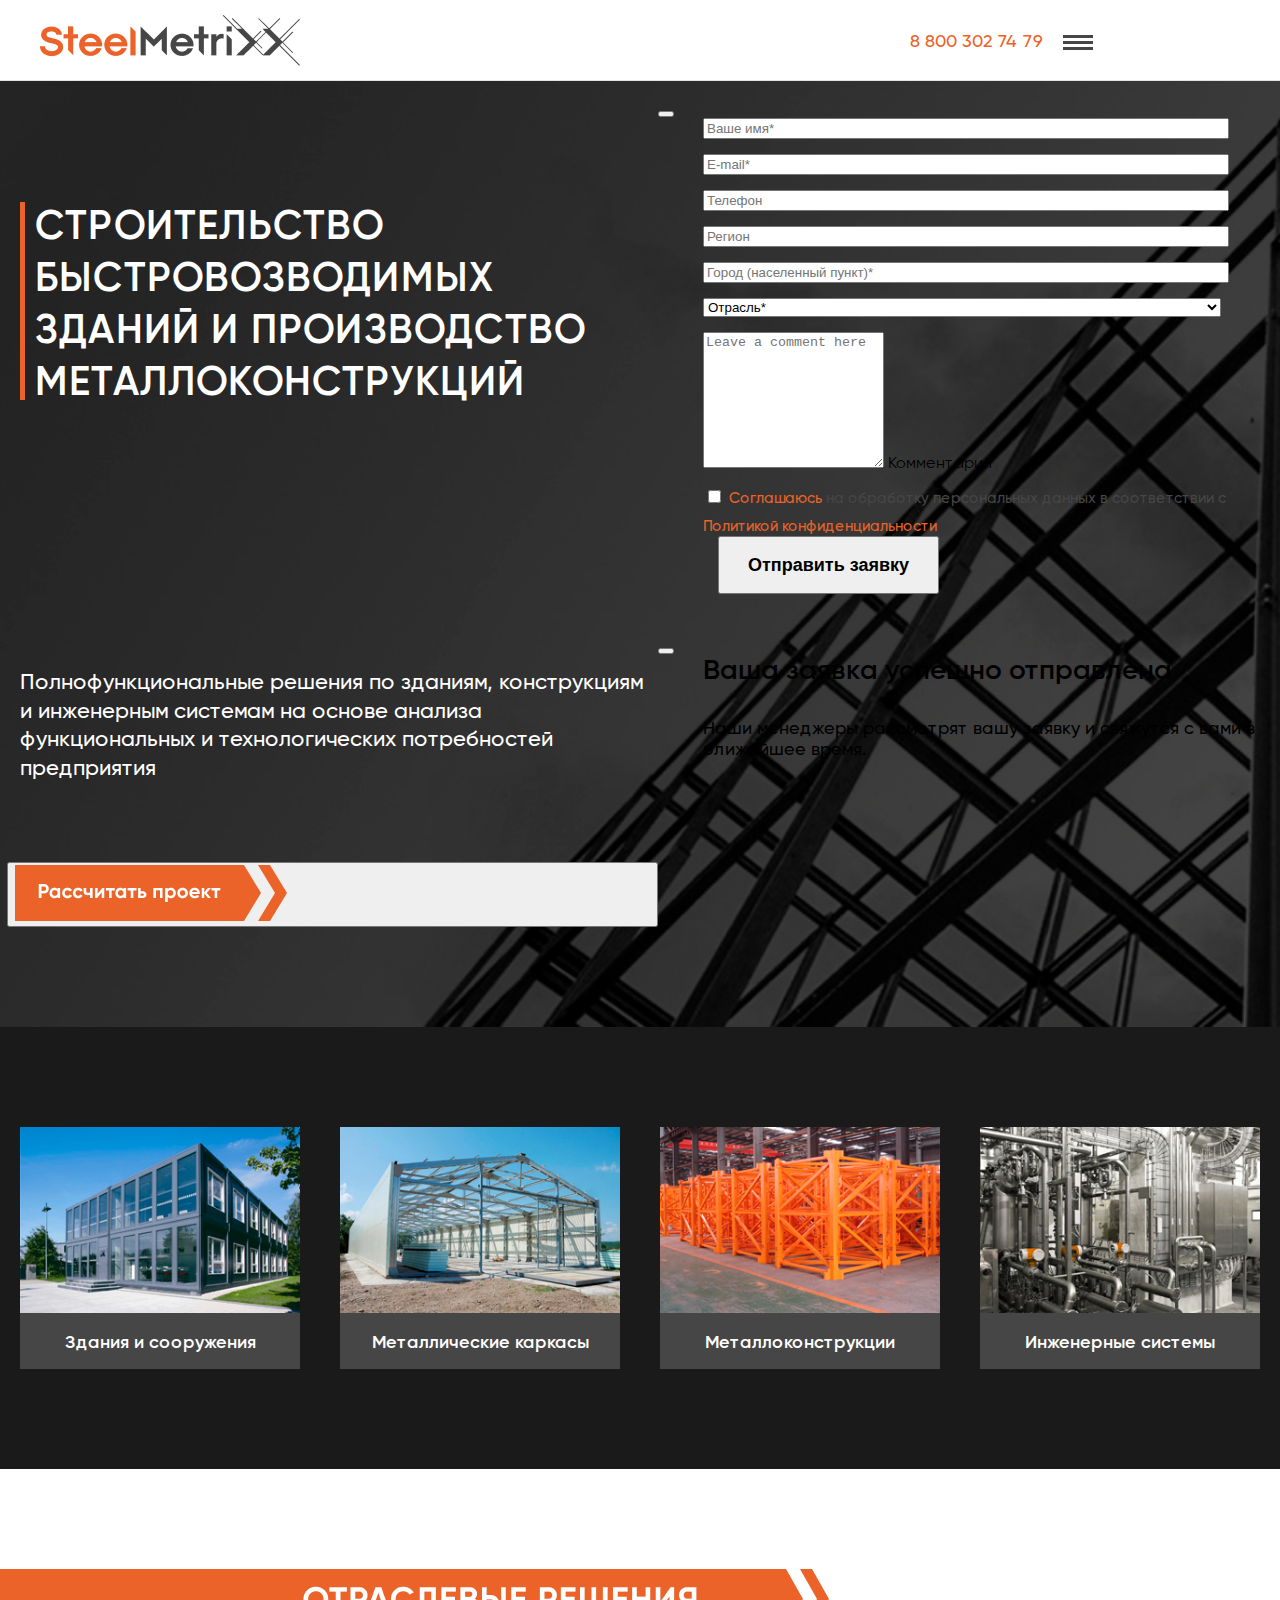
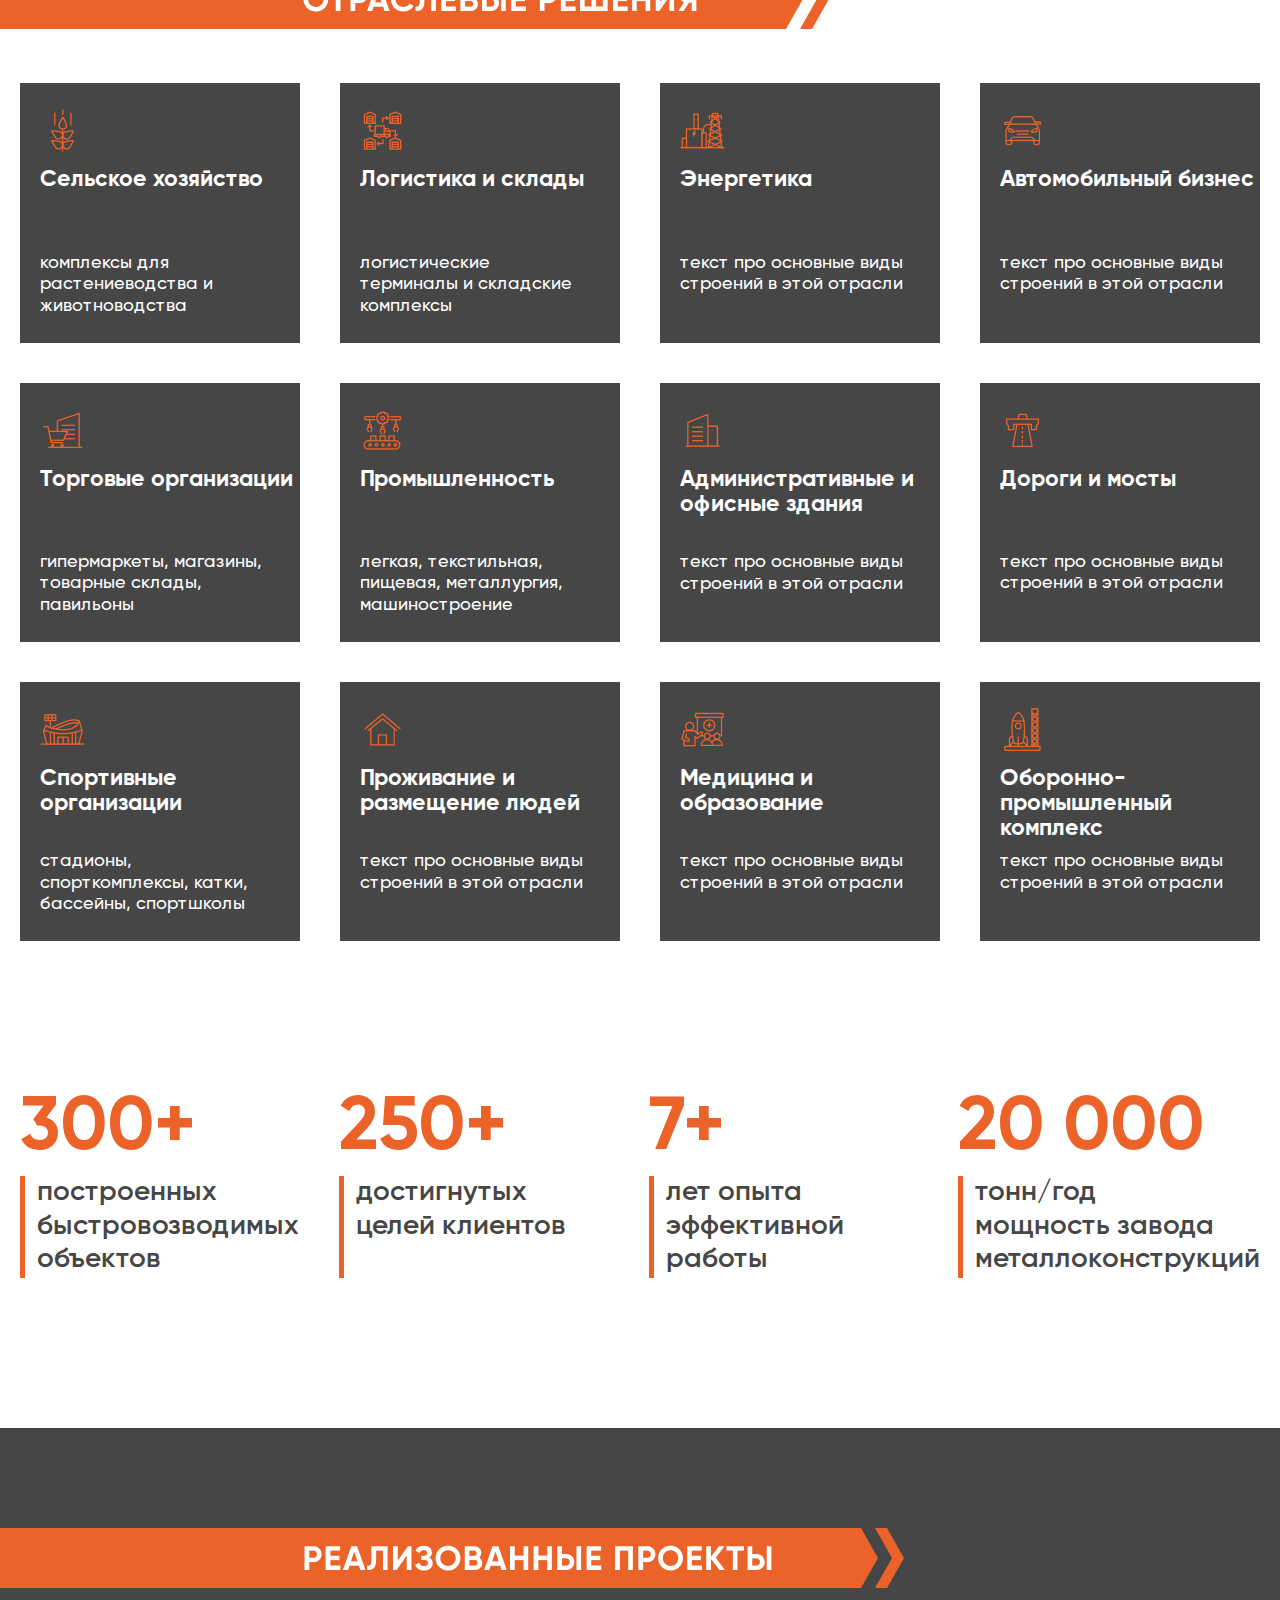
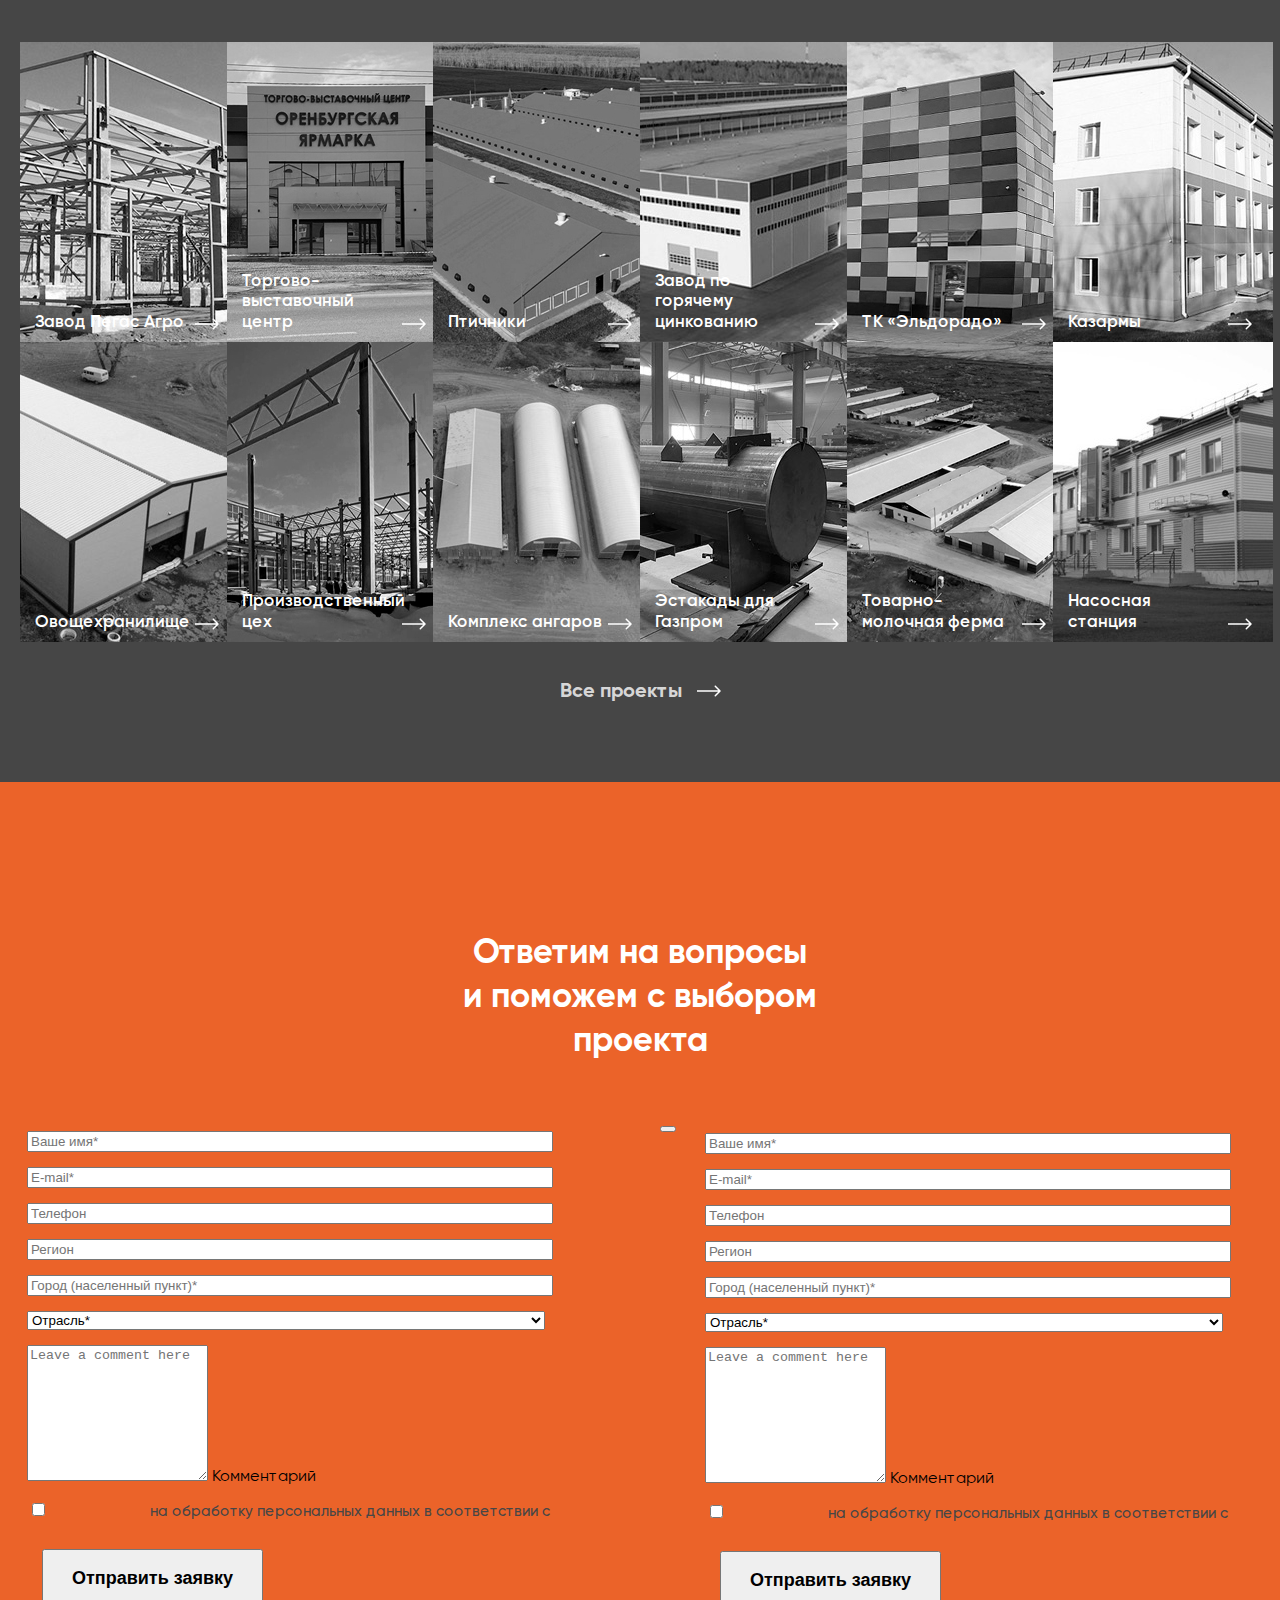
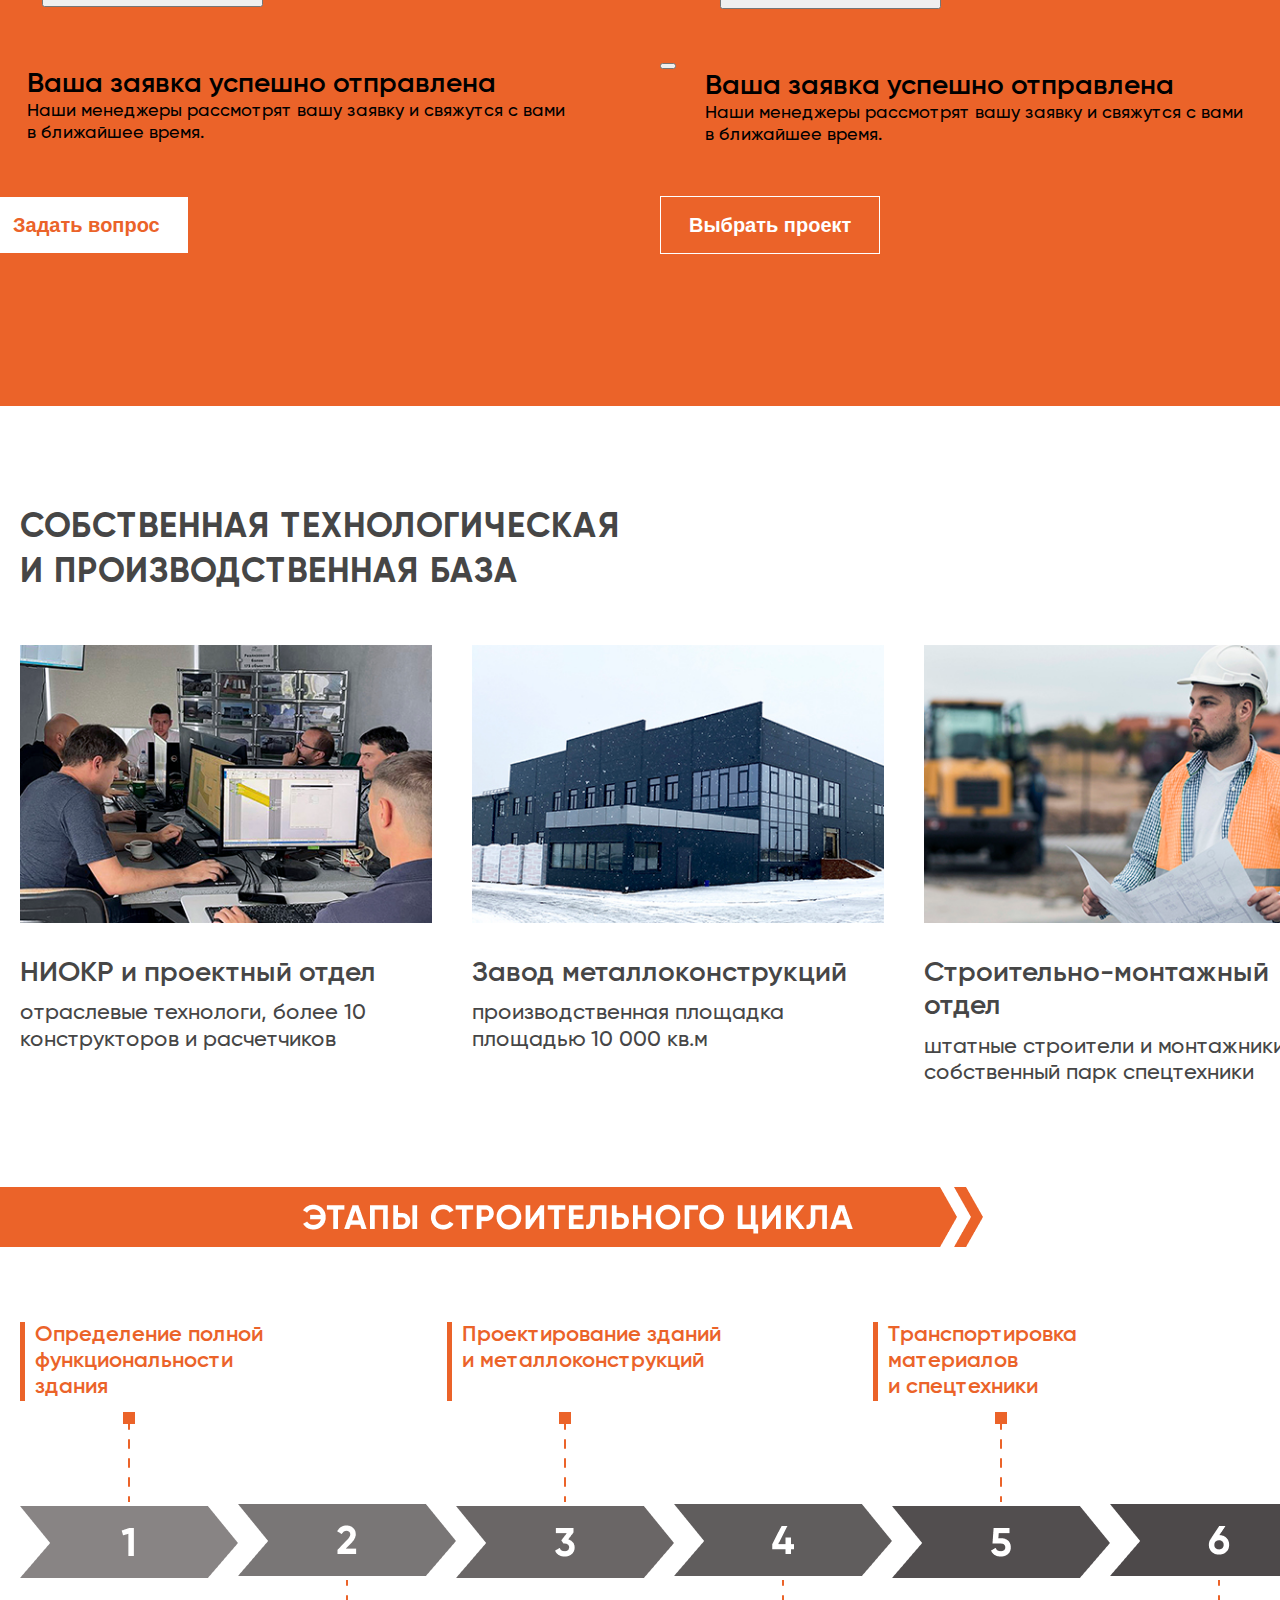
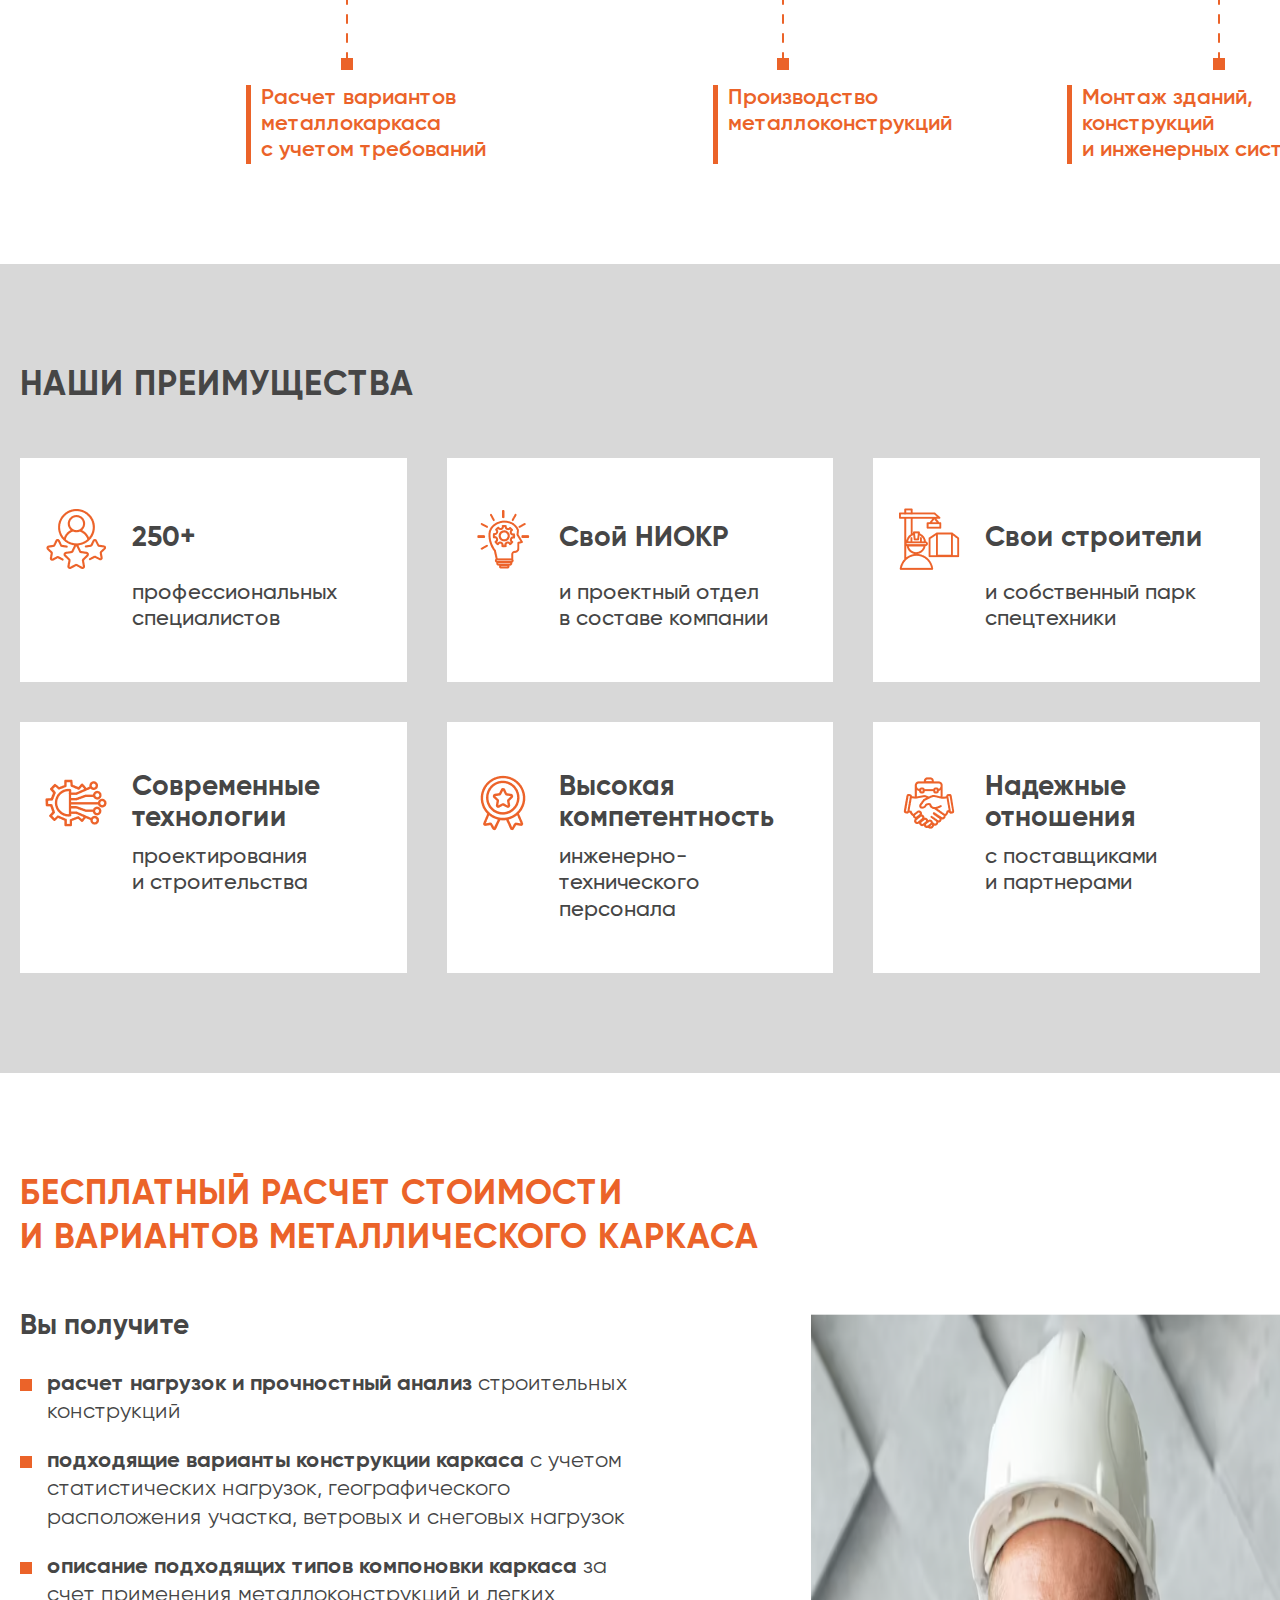
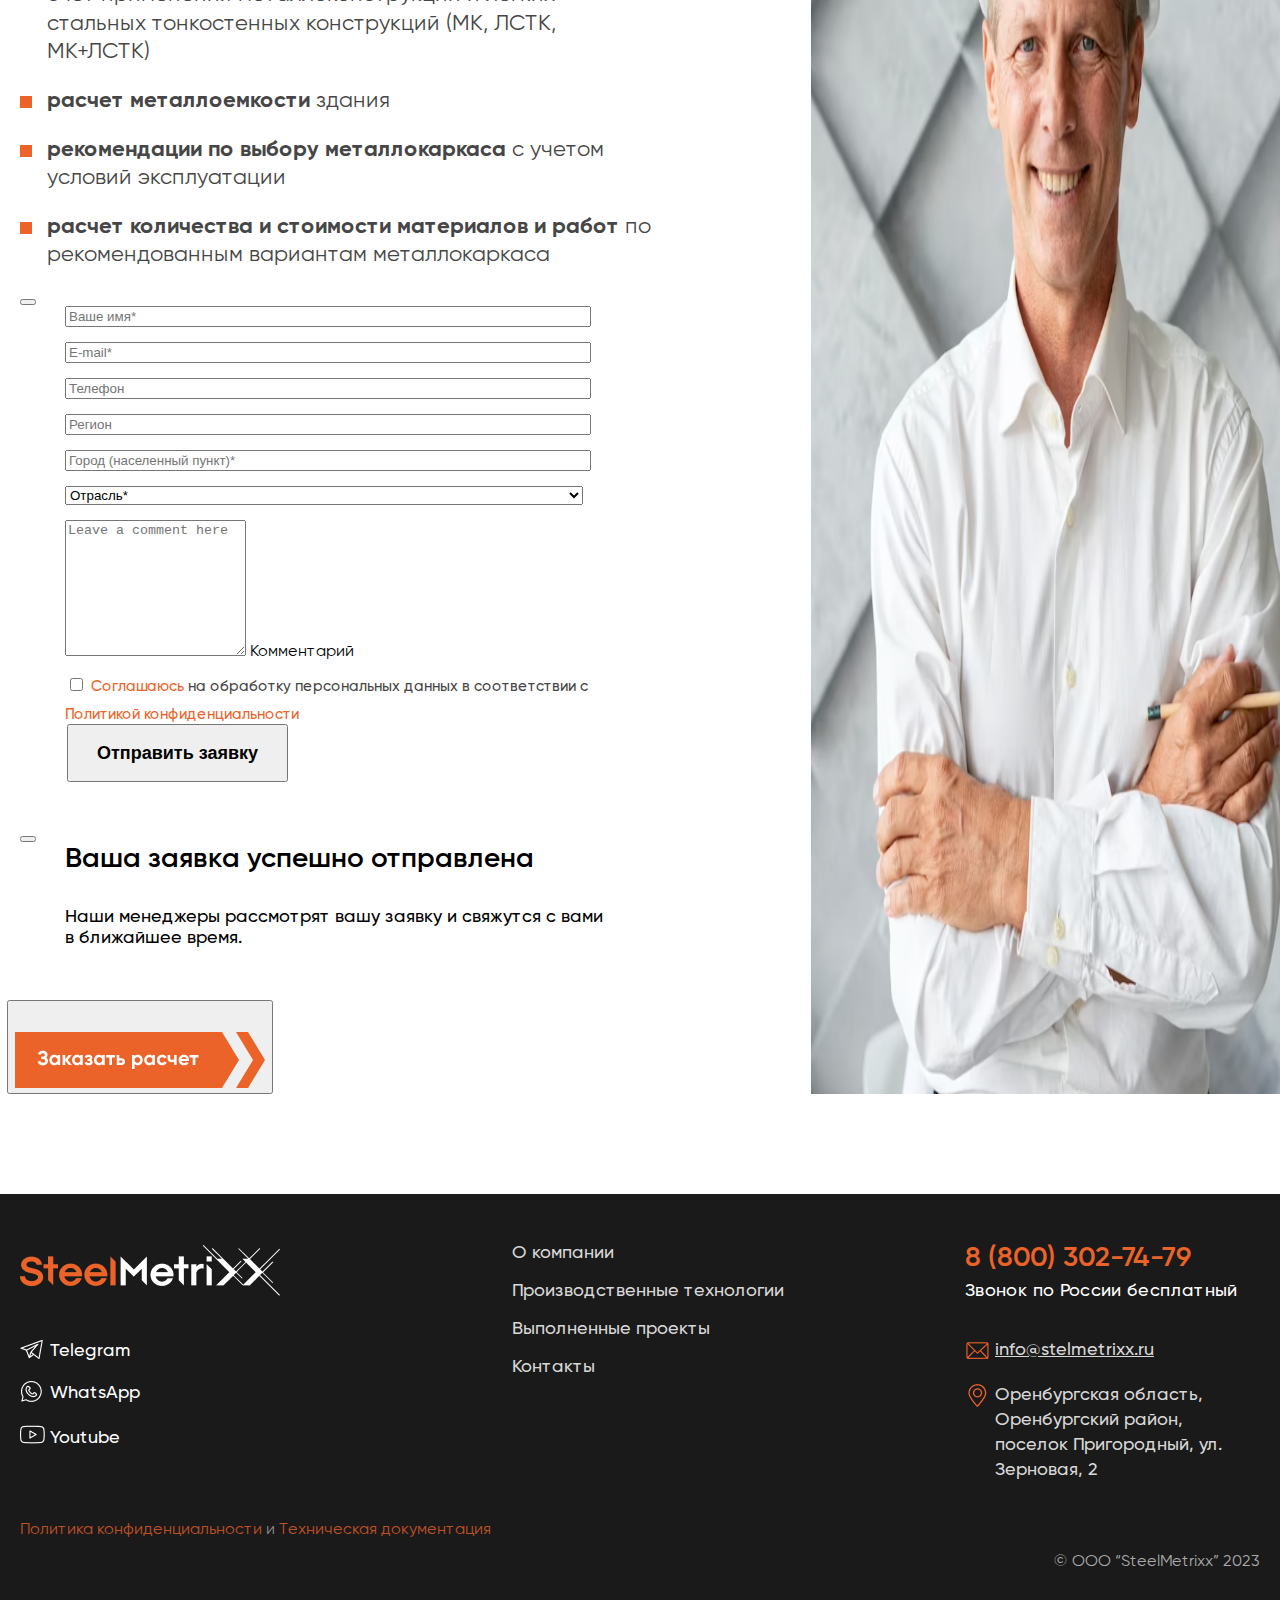
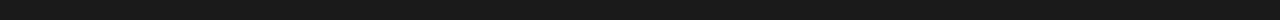
==== commit de3d2cdf: "24/11" ====
--- a/page1.html
+++ b/page1.html
@@ -18,8 +18,9 @@
                     <img src="./images/Logo.png" alt="Logo">
                 </div>
                 <nav class="menu center">
-                    <ul class="btn-menu">
+                    <ul class="btn-menu"> 
                         <li><a href="./page1.html">Главная</a></li><img src="./images/lineheader.png" alt="lineheader">
+
                         <li class="dropdown">
                             <button class="btn" type="button" data-bs-toggle="dropdown" aria-expanded="false">
                                 Компетенции <img src="./images/arrowhed.png" alt="arrowhed">
@@ -36,6 +37,11 @@
                 <div class="tel center">
                     <p>8 800 302 74 79</p>
                 </div>
+                <span class="burger">
+                    <i></i>
+                    <i></i>
+                    <i></i>
+                </span>
             </header>
         </section>
 
--- a/css/stylepage1.css
+++ b/css/stylepage1.css
@@ -63,6 +63,12 @@
 
 /*Section 1*/
 
+
+.container-first header .burger {
+    display: none;
+}
+
+
 .container-first{
     background-color: #FFF;
     height: 80px;
@@ -148,13 +154,13 @@
 }
 
 .container-head .head-content{
-    width: 100%;
-    height: 100%;
     background-image: url(../images/headfon.jpg);
     padding-top: 102px;
     background-size: cover;
-
-
+    width: 100%;
+    max-width: 100%;
+    background-position: center;
+    
 }
 
 .container-head  .head-content .head-content-name{
@@ -897,4 +903,109 @@
     line-height: 100%; /* 16px */
     padding-top: 70px;
     text-align: end;
+}
+
+
+@media screen and (max-width: 1336px){
+    .center{
+        width: calc(100% - 40px);
+    }
+    .container-projects .projects-top .projects-carts .carts{
+        width: 189px;
+        height: 261px;
+    }
+    .container-projects .projects-top .projects-carts .carts .text a {
+        margin-bottom: -30px;
+    }
+    .container-projects .projects-top .projects-mini {
+        padding-bottom: 80px;
+    }
+}
+
+@media screen and (max-width: 1300px){
+    /* .center{
+        width: calc(100% - 304px);
+    } */
+
+    .container-first header .burger{
+        display: block;
+        height: 20px;
+    }
+
+    .container-first header .burger i{
+        display: block;
+        width: 30px;
+        margin: 3px 0;
+        height: 3px;
+        background: #464646;
+    }
+    .container-first header .menu{
+        /* display: none; */
+        left: -100%;
+        /* opacity: 0; */
+        min-height: 100vh;
+        background: #FFF;
+        position: fixed;
+        top: 0;
+        /* left: 0; */
+        width: 85%;
+        z-index: 10;
+        transition: 1s;
+        min-width: 270px;
+        color: #fff;
+        margin-top: 80px;
+        
+    }
+
+    .container-first header .menu.menu-show{
+        left: 0;
+        margin-top: 80px;
+    }
+
+    .container-first header .menu .btn-menu {
+        align-items: flex-start;
+        padding-left: 57px;
+        padding-top: 30px;
+    }
+
+    .container-first header .menu .btn-menu li{
+        border-bottom: 1px  solid #D8D8D8;
+        padding-bottom: 30px;
+        width: 95%;
+        margin-top: 0;
+    }
+
+    .container-first header .menu ul{
+        display: flex;
+        justify-content: space-between;
+        align-items: center;
+        flex-direction: column;
+        height: 100%;
+    }
+
+    .container-first header .menu ul img{
+        display: none;
+    }
+
+    .container-first header .menu ul li,
+    .container-first header .menu ul li.contact-btn{
+        margin-left: 0;
+        margin-right: 0;
+        margin: 30px 0;
+    }
+
+    .container-first header .menu .btn-menu .dropdown .dropdown-menu{
+        display: contents;
+    }
+
+    .container-first header .menu .btn-menu .dropdown .dropdown-menu .one{
+        padding-top: 35px;
+        padding-bottom: 30px;
+    }
+
+    .container-first header .menu .btn-menu .dropdown{
+        border: none;
+        margin-bottom: -30px;
+    } 
+
 }